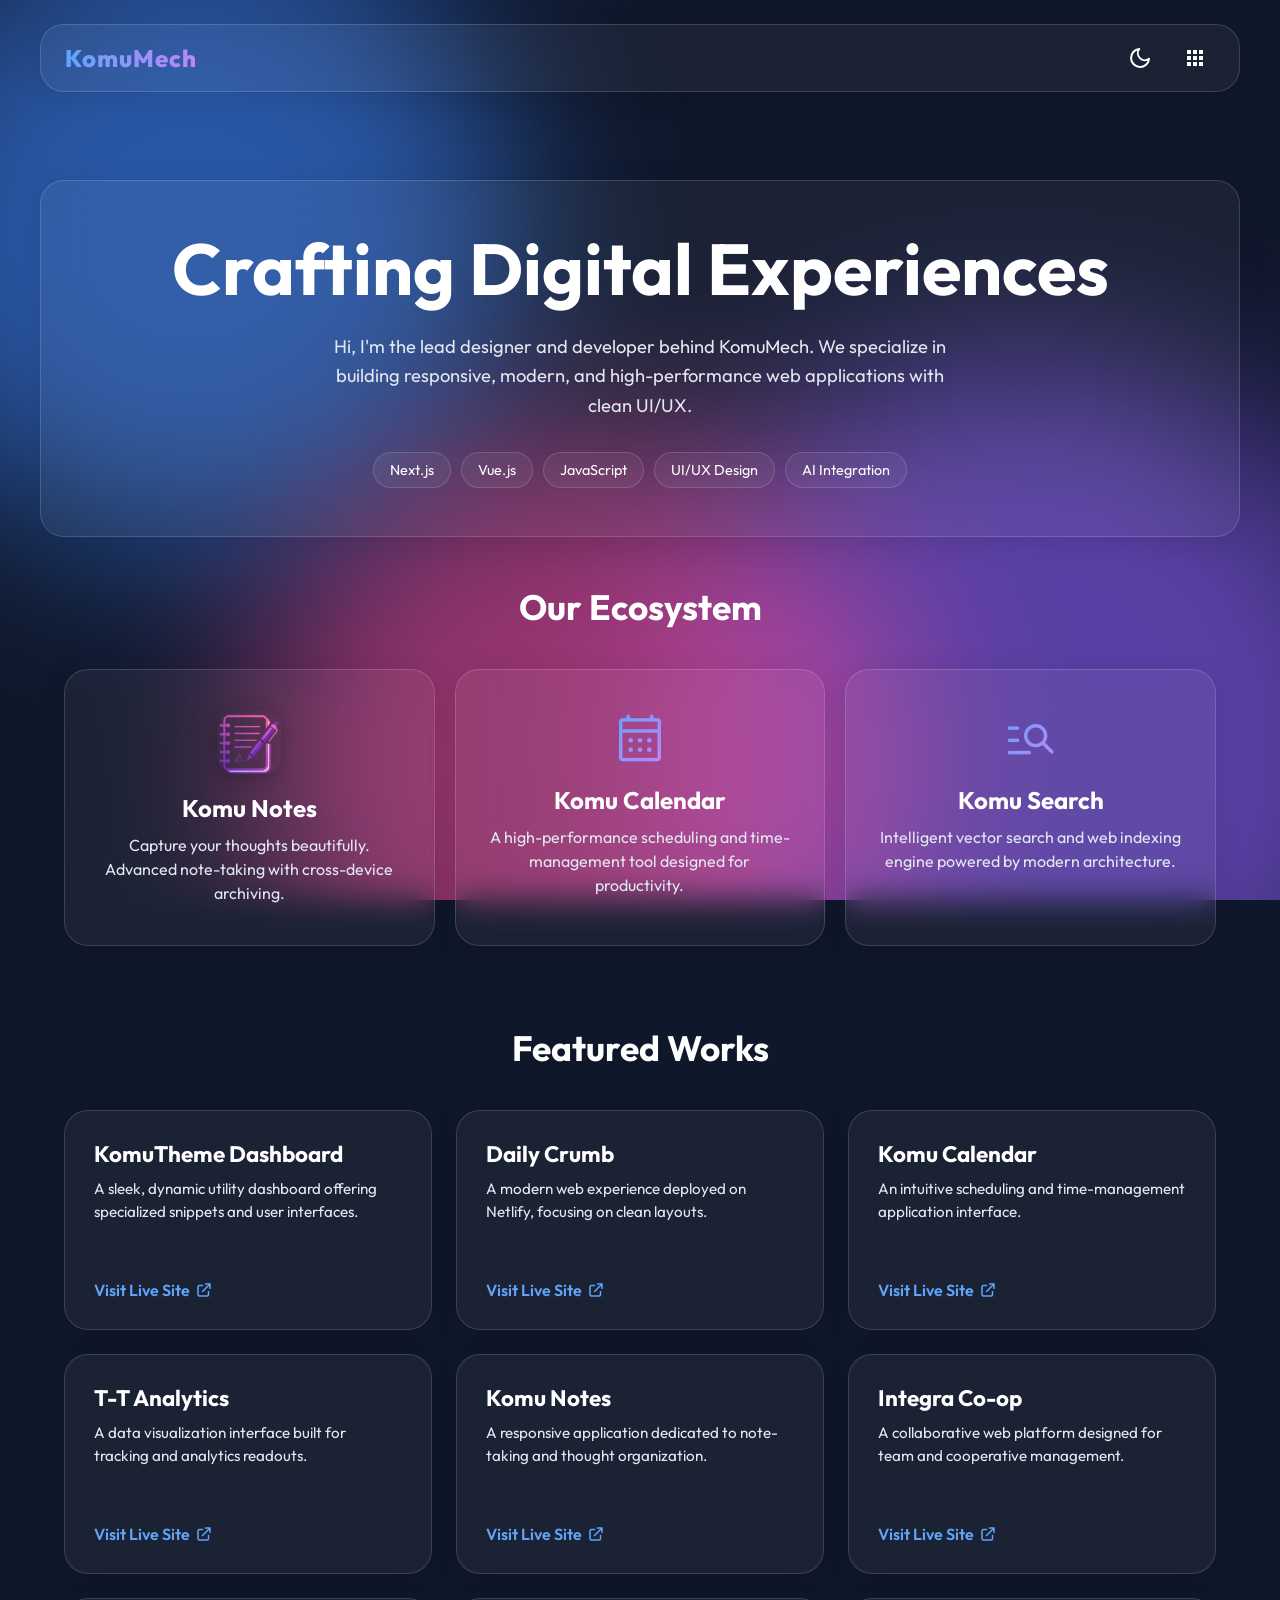
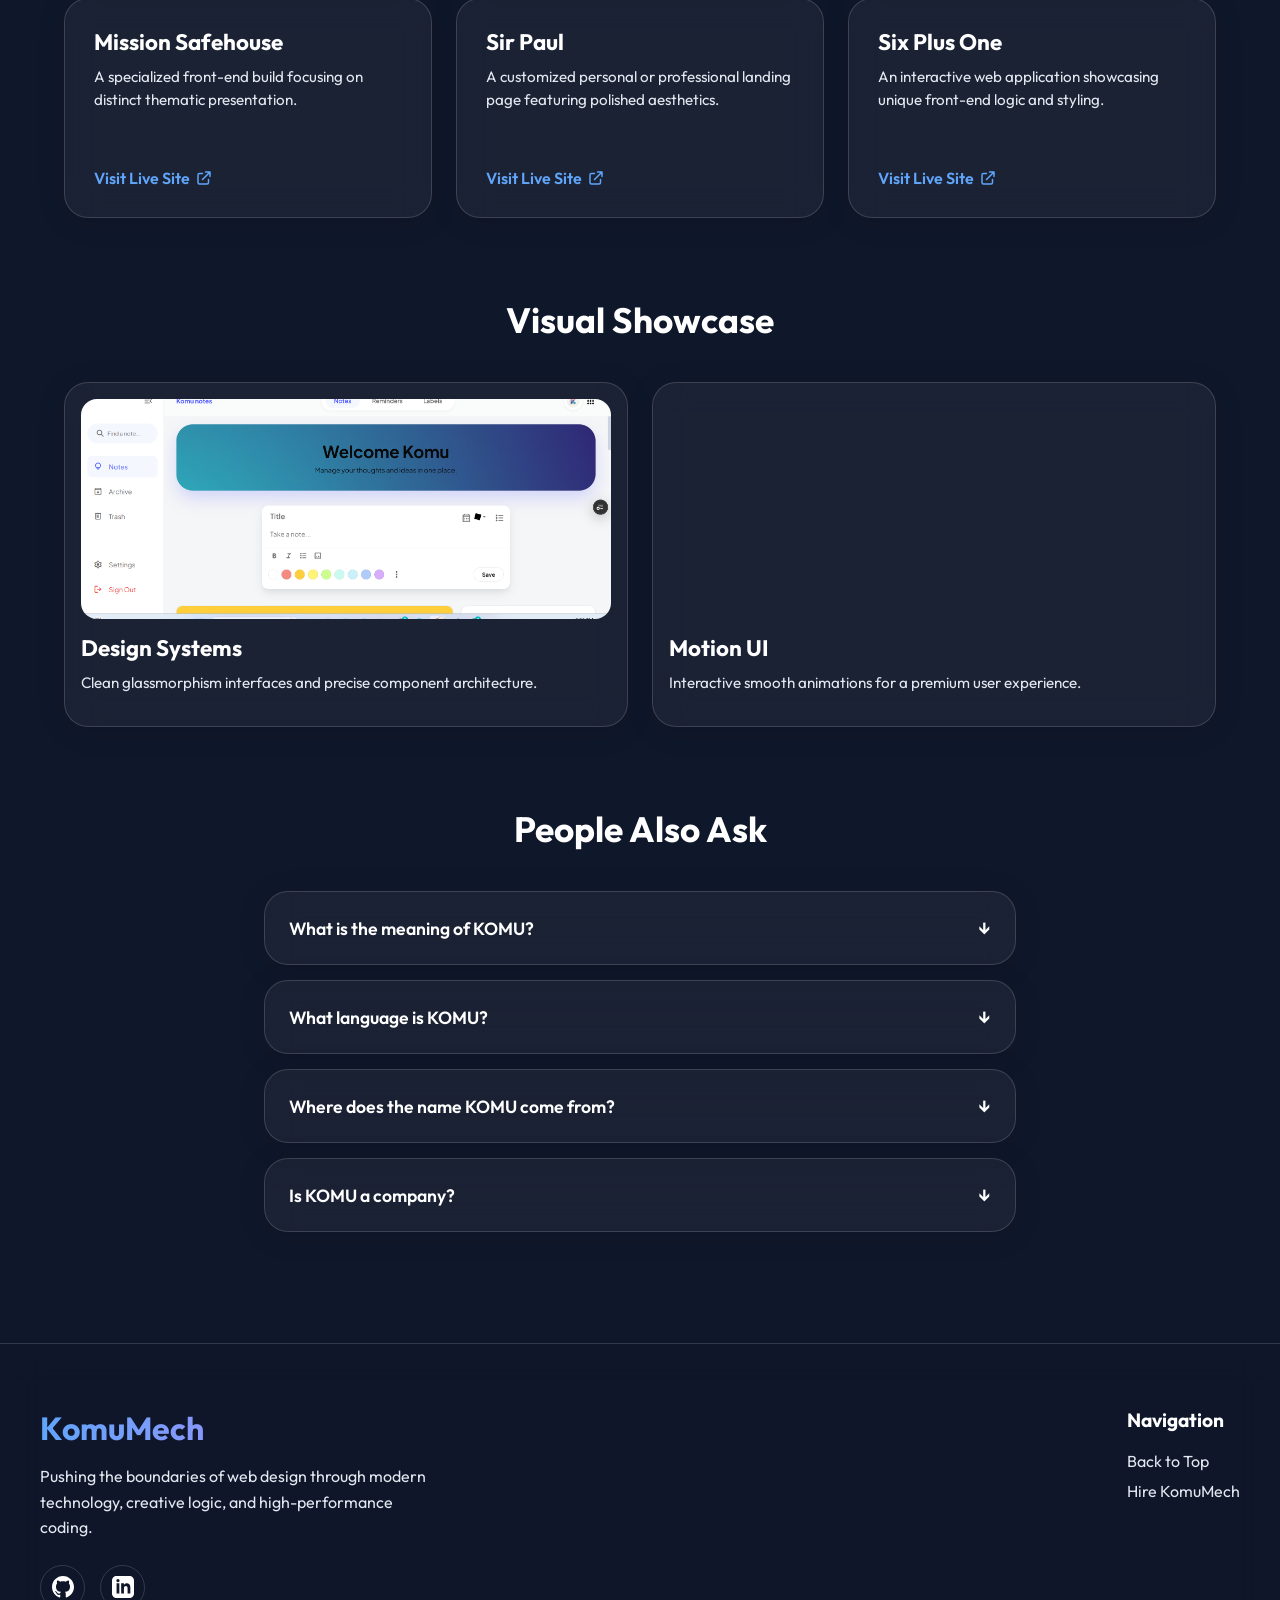
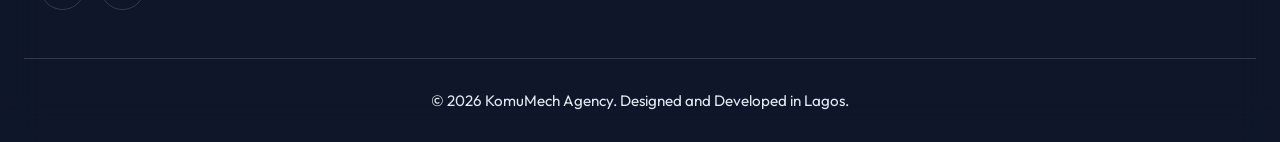
==== index.html @ ee4dd082 "Add font-display property to Material Icons Added font-display property to Material Icons font-face." ====
<!DOCTYPE html>
<html lang="en" data-theme="dark">
<head>
    <meta charset="UTF-8">
    <meta name="viewport" content="width=device-width, initial-scale=1.0">
    <title>KomuMech | Web Design & Development</title>
    
    <meta name="google-site-verification" content="vkT3drCdxxr5TG8QmPib3kSn4QvIAPb56NdNzSXS664" />
    <meta name="title" content="KomuMech - Crafting Digital Experiences">
    <meta name="description" content="Pushing the boundaries of web design through modern technology, creative logic, and high-performance coding.">

    <meta property="og:type" content="website">
    <meta property="og:url" content="https://komumech.vercel.app/">
    <meta property="og:title" content="KomuMech - Premium Web Ecosystems">
    <meta property="og:description" content="Pushing the boundaries of web design through modern technology, creative logic, and high-performance coding.">
    <meta property="og:image" content="https://komuhost.vercel.app/logo1.png">

    <meta property="twitter:card" content="summary_large_image">
    <meta property="twitter:url" content="https://komumech.vercel.app/">
    <meta property="twitter:title" content="KomuMech - Premium Web Ecosystems">
    <meta property="twitter:description" content="Pushing the boundaries of web design through modern technology, creative logic, and high-performance coding.">
    <meta property="twitter:image" content="https://komuhost.vercel.app/logo1.png">
    
    <link rel="icon" href="https://komuhost.vercel.app/logo1.png?v=2" type="image/png">

    <!-- FAQ Schema for Google Search -->
    <script type="application/ld+json">
    {
      "@context": "https://schema.org",
      "@type": "FAQPage",
      "mainEntity": [
        {
          "@type": "Question",
          "name": "What is the meaning of KOMU?",
          "acceptedAnswer": {
            "@type": "Answer",
            "text": "KOMU represents our goal to unify digital information into one seamless, modern workspace. It stands for highly organized, scalable tech development."
          }
        },
        {
          "@type": "Question",
          "name": "What language is KOMU?",
          "acceptedAnswer": {
            "@type": "Answer",
            "text": "KOMU is a creative fusion. While it sounds globally modern, it is rooted in the universal language of clean technology and efficient code."
          }
        },
        {
          "@type": "Question",
          "name": "Where does the name KOMU come from?",
          "acceptedAnswer": {
            "@type": "Answer",
            "text": "The name was derived from \"KomuMech,\" our original technology suite. It's meant to be short, memorable, and energetic, reflecting our fast-paced development style."
          }
        },
        {
          "@type": "Question",
          "name": "Is KOMU a company?",
          "acceptedAnswer": {
            "@type": "Answer",
            "text": "Yes, KOMU is the consumer-facing app division of KomuMech Agency, a technology organization dedicated to building premium digital tools."
          }
        }
      ]
    }
    </script>

    <style>@import url('https://fonts.googleapis.com/css2?family=Outfit:wght@300;400;600;800&display=swap');</style>
    <link href="https://fonts.googleapis.com/css2?family=Material+Symbols+Rounded:opsz,wght,FILL,GRAD@24..48,100..700,0..1,-50..200" rel="stylesheet" />

    <style>
        @font-face {
  font-family: 'Material Icons';
  font-style: normal;
  font-weight: 400;
  src: url(https://gstatic.com) format('woff2');
  font-display: block; /* <--- Add this line */
        }
        
        /* --- THEME VARIABLES --- */
        :root {
            /* Dark Mode (Default) */
            --bg-color: #0f172a;
            --glass-bg: rgba(255, 255, 255, 0.05);
            --glass-border: rgba(255, 255, 255, 0.15);
            --glass-highlight: rgba(255, 255, 255, 0.25);
            --text-primary: #ffffff;
            --text-secondary: #e2e8f0;
            --accent: #60a5fa;
            --accent-secondary: #c084fc;
            --blob-opacity: 0.6;
        }

        [data-theme="light"] {
            /* Light Mode */
            --bg-color: #f1f5f9;
            --glass-bg: rgba(255, 255, 255, 0.4);
            --glass-border: rgba(0, 0, 0, 0.1);
            --glass-highlight: rgba(0, 0, 0, 0.2);
            --text-primary: #0f172a;
            --text-secondary: #475569;
            --blob-opacity: 0.3;
        }

        * { 
            margin: 0; 
            padding: 0; 
            box-sizing: border-box; 
            font-family: 'Outfit', sans-serif; 
            transition: background-color 0.3s ease, color 0.3s ease, border-color 0.3s ease; 
        }

        body {
            background-color: var(--bg-color);
            color: var(--text-primary);
            overflow-x: hidden;
            min-height: 100vh;
            display: flex;
            flex-direction: column;
        }

        /* --- ANIMATED BACKGROUND BLOBS --- */
        .background-blobs { 
            position: fixed; top: 0; left: 0; width: 100vw; height: 100vh; 
            z-index: -2; overflow: hidden; background: var(--bg-color); 
        }
        .blob { 
            position: absolute; filter: blur(90px); opacity: var(--blob-opacity); border-radius: 50%; 
        }
        .blob-1 { top: -10%; left: -10%; width: 50vw; height: 50vw; background: #3b82f6; animation: roam-1 15s infinite ease-in-out; }
        .blob-2 { top: 40%; right: -10%; width: 60vw; height: 60vw; background: #8b5cf6; animation: roam-2 18s infinite ease-in-out; }
        .blob-3 { bottom: -20%; left: 20%; width: 50vw; height: 50vw; background: #ec4899; animation: roam-3 20s infinite ease-in-out; }

        @keyframes roam-1 { 0%, 100% { transform: translate(0, 0); } 33% { transform: translate(30vw, 20vh); } 66% { transform: translate(10vw, 50vh); } }
        @keyframes roam-2 { 0%, 100% { transform: translate(0, 0); } 33% { transform: translate(-40vw, -20vh); } 66% { transform: translate(-20vw, 30vh); } }
        @keyframes roam-3 { 0%, 100% { transform: translate(0, 0); } 33% { transform: translate(40vw, -40vh); } 66% { transform: translate(-10vw, -20vh); } }

        /* --- GLASSMORPHISM UTILITY --- */
        .glass {
            background: var(--glass-bg);
            backdrop-filter: blur(16px);
            -webkit-backdrop-filter: blur(16px);
            border: 1px solid var(--glass-border);
            border-radius: 24px;
            box-shadow: 0 4px 30px rgba(0, 0, 0, 0.1);
        }

        /* --- NAVIGATION BAR --- */
        nav {
            display: flex; justify-content: space-between; align-items: center;
            padding: 0.8rem 1.5rem; margin: 1.5rem auto;
            max-width: 1200px; width: 95%; position: sticky; top: 1rem; z-index: 1000;
        }
        .logo { 
            font-size: 1.5rem; font-weight: 800; letter-spacing: 1px;
            background: linear-gradient(to right, var(--accent), var(--accent-secondary)); 
            -webkit-background-clip: text; -webkit-text-fill-color: transparent; 
        }
        .nav-actions { display: flex; align-items: center; gap: 15px; }

        /* Navbar Buttons */
        .icon-btn { 
            background: none; border: none; cursor: pointer; color: var(--text-primary); 
            display: flex; align-items: center; justify-content: center; padding: 8px; border-radius: 12px; transition: 0.2s;
        }
        .icon-btn:hover { background: var(--glass-highlight); }
        .icon-btn svg { width: 24px; height: 24px; fill: currentColor; }

        /* App Launcher Menu */
        .launcher-wrapper { position: relative; }
        .app-menu {
            position: absolute; top: 50px; right: 0; width: 240px;
            display: none; padding: 15px; grid-template-columns: 1fr 1fr; gap: 10px;
            z-index: 1001;
            backdrop-filter: blur(24px); /* Increased blur for a more premium look */
            -webkit-backdrop-filter: blur(24px);
            transform-origin: top right;
        }
        .app-menu.active { 
            display: grid; 
            animation: googlePop 0.25s cubic-bezier(0.4, 0, 0.2, 1) forwards;
        }
        .app-item {
            display: flex; flex-direction: column; align-items: center; text-align: center;
            text-decoration: none; color: var(--text-primary); font-size: 0.85rem; padding: 10px; border-radius: 12px; transition: 0.3s;
        }
        .app-item:hover { background: var(--glass-highlight); }
        .app-item .app-icon { 
            width: 40px; height: 40px; border-radius: 10px; margin-bottom: 8px;
            display: flex; align-items: center; justify-content: center; font-weight: 800; color: white; font-size: 1.2rem;
        }
        @keyframes googlePop { 
            from { opacity: 0; transform: scale(0.92) translateY(-15px); } 
            to { opacity: 1; transform: scale(1) translateY(0); } 
        }

        /* --- HERO SECTION --- */
        header { max-width: 1200px; margin: 4rem auto 3rem; padding: 3rem 1.5rem; text-align: center; width: 95%; }
        header h1 { font-size: clamp(2.5rem, 8vw, 4.5rem); line-height: 1.1; margin-bottom: 1.5rem; }
        header p { font-size: 1.15rem; color: var(--text-secondary); max-width: 650px; margin: 0 auto 2rem; line-height: 1.6; }
        .tech-stack { display: flex; justify-content: center; gap: 10px; flex-wrap: wrap; }
        .tech-badge { background: var(--glass-bg); padding: 8px 16px; border-radius: 50px; font-size: 0.9rem; border: 1px solid var(--glass-border); }

        /* --- REUSABLE SECTIONS & GRIDS --- */
        .portfolio-section { max-width: 1200px; margin: 0 auto 5rem; padding: 0 1.5rem; width: 100%; }
        .section-title { font-size: 2.2rem; margin-bottom: 2.5rem; text-align: center; }
        
        .grid { display: grid; grid-template-columns: repeat(auto-fit, minmax(300px, 1fr)); gap: 24px; }
        .card { 
            padding: 1.8rem; text-decoration: none; color: inherit; transition: transform 0.4s cubic-bezier(0.175, 0.885, 0.32, 1.275), border-color 0.3s; 
            height: 100%; display: flex; flex-direction: column; min-height: 220px;
        }
        .card:hover { transform: translateY(-8px) scale(1.02); border-color: var(--accent); background: var(--glass-highlight); }
        .card h3 { margin-bottom: 10px; font-size: 1.4rem; }
        .card p { font-size: 0.95rem; color: var(--text-secondary); flex-grow: 1; margin-bottom: 15px; line-height: 1.5; }
        
        .visit-btn { color: var(--accent); font-weight: 600; display: inline-flex; align-items: center; gap: 5px; margin-top: auto; }
        .visit-btn svg { width: 18px; height: 18px; transition: transform 0.3s; }
        .card:hover .visit-btn svg { transform: translateX(5px) translateY(-5px); }

        /* --- OUR ECOSYSTEM (APP CARDS) --- */
        .apps-container { display: grid; grid-template-columns: repeat(auto-fit, minmax(280px, 1fr)); gap: 20px; }
        .app-card { padding: 2.5rem 2rem; text-align: center; text-decoration: none; color: var(--text-primary); transition: 0.3s; border-radius: 24px; display: flex; flex-direction: column; align-items: center; }
        .app-card:hover { transform: scale(1.03); background: var(--glass-highlight); border-color: var(--accent-secondary); }
        
        /* Material Icon Styling */
        .material-symbols-rounded.app-card-icon { font-size: 3.5rem; margin-bottom: 1.2rem; display: block; background: linear-gradient(135deg, var(--accent), var(--accent-secondary)); -webkit-background-clip: text; -webkit-text-fill-color: transparent; }
        
        /* Custom Image App Icon Styling */
        .app-custom-image-icon { width: 64px; height: 64px; object-fit: cover; border-radius: 16px; margin-bottom: 1.2rem; box-shadow: 0 4px 15px rgba(0,0,0,0.2); }

        .app-card h3 { margin-bottom: 10px; font-size: 1.5rem; }
        .app-card p { color: var(--text-secondary); line-height: 1.5; }

        /* --- MEDIA SHOWCASE --- */
        .media-card { padding: 1rem !important; min-height: auto; }
        .media-container { width: 100%; height: 220px; border-radius: 16px; overflow: hidden; margin-bottom: 15px; position: relative; }
        .media-container img, .media-container video { width: 100%; height: 100%; object-fit: cover; transition: transform 0.5s ease; }
        .media-card:hover .media-container img { transform: scale(1.1); }

        /* --- FAQ ACCORDION --- */
        .faq-section { max-width: 800px; margin: 0 auto 6rem; padding: 0 1.5rem; width: 100%; }
        .faq-item { margin-bottom: 15px; cursor: pointer; overflow: hidden; transition: 0.3s; }
        .faq-item:hover { border-color: var(--accent); }
        .faq-question { padding: 1.5rem; display: flex; justify-content: space-between; align-items: center; font-weight: 600; font-size: 1.1rem; }
        .faq-answer { max-height: 0; padding: 0 1.5rem; color: var(--text-secondary); line-height: 1.6; transition: max-height 0.4s ease, padding 0.4s ease; opacity: 0; }
        .faq-item.active .faq-answer { max-height: 300px; padding-bottom: 1.5rem; opacity: 1; }
        .faq-icon { transition: transform 0.4s ease; font-size: 1.2rem; }
        .faq-item.active .faq-icon { transform: rotate(180deg); color: var(--accent); }

        /* --- FOOTER --- */
        footer { background: rgba(15, 23, 42, 0.6); backdrop-filter: blur(20px); -webkit-backdrop-filter: blur(20px); padding: 4rem 1.5rem 2rem; border-top: 1px solid var(--glass-border); margin-top: auto; }
        [data-theme="light"] footer { background: rgba(255, 255, 255, 0.6); }
        .footer-content { max-width: 1200px; margin: 0 auto; display: flex; flex-wrap: wrap; justify-content: space-between; gap: 40px; }
        .footer-brand { max-width: 400px; }
        .footer-brand h2 { font-size: 2rem; margin-bottom: 1rem; background: linear-gradient(to right, var(--accent), var(--accent-secondary)); -webkit-background-clip: text; -webkit-text-fill-color: transparent; }
        .footer-brand p { color: var(--text-secondary); line-height: 1.6; }
        
        .social-btns { display: flex; gap: 15px; margin-top: 1.5rem; }
        .social-btns a { 
            width: 45px; height: 45px; border-radius: 50%; display: flex; align-items: center; justify-content: center;
            border: 1px solid var(--glass-border); color: var(--text-primary); transition: 0.3s; text-decoration: none;
        }
        .social-btns a:hover { transform: translateY(-5px); background: var(--glass-highlight); border-color: var(--accent); }
        .social-btns svg { width: 22px; height: 22px; fill: currentColor; }

        .footer-links h4 { margin-bottom: 1.2rem; font-size: 1.2rem; }
        .footer-links ul { list-style: none; }
        .footer-links ul li { margin-bottom: 10px; }
        .footer-links a { text-decoration: none; color: var(--text-secondary); transition: 0.3s; }
        .footer-links a:hover { color: var(--accent); padding-left: 5px; }

        .footer-bottom { text-align: center; padding-top: 2rem; margin-top: 3rem; border-top: 1px solid var(--glass-border); color: var(--text-secondary); font-size: 0.95rem; }

        @media (max-width: 768px) {
            nav { width: 90%; padding: 0.8rem 1rem; }
            header h1 { font-size: 2.5rem; }
            .grid, .apps-container { grid-template-columns: 1fr; }
            .footer-content { flex-direction: column; text-align: center; align-items: center; }
            .footer-links { text-align: center; }
            .social-btns { justify-content: center; }
            .faq-question { font-size: 1rem; }
        }
    </style>
</head>
<body>

    <div class="background-blobs">
        <div class="blob blob-1"></div>
        <div class="blob blob-2"></div>
        <div class="blob blob-3"></div>
    </div>

    <nav class="glass">
        <div class="logo">KomuMech</div>
        <div class="nav-actions">
            <button class="icon-btn" id="theme-toggle" title="Toggle Theme">
                <svg id="theme-icon" viewBox="0 0 24 24">
                    <path d="M21 12.79A9 9 0 1111.21 3 7 7 0 0021 12.79z" fill="none" stroke="currentColor" stroke-width="2" stroke-linecap="round" stroke-linejoin="round"/>
                </svg>
            </button>
            
            <div class="launcher-wrapper">
                <button class="icon-btn" id="launcher-btn" title="Komu Apps">
                    <svg viewBox="0 0 24 24"><path d="M4 8h4V4H4v4zm6 12h4v-4h-4v4zm-6 0h4v-4H4v4zm0-6h4v-4H4v4zm6 0h4v-4h-4v4zm6-10v4h4V4h-4zm-6 4h4V4h-4v4zm6 6h4v-4h-4v4zm0 6h4v-4h-4v4z"/></svg>
                </button>
                <div class="app-menu glass" id="app-menu">
                    <a href="https://komunotes.vercel.app/" target="_blank" class="app-item">
                        <div class="app-icon" style="background: #10b981;">N</div><span>Notes</span>
                    </a>
                    <a href="https://komuthemedashboard.vercel.app/" target="_blank" class="app-item">
                        <div class="app-icon" style="background: #3b82f6;">T</div><span>Theme</span>
                    </a>
                    <a href="https://komucalendar.vercel.app/" target="_blank" class="app-item">
                        <div class="app-icon" style="background: #f59e0b;">C</div><span>Calendar</span>
                    </a>
                    <a href="https://komu-search.streamlit.app/" target="_blank" class="app-item">
                        <div class="app-icon" style="background: #ef4444;">S</div><span>Search</span>
                    </a>
                </div>
            </div>
        </div>
    </nav>

    <header class="glass">
        <h1>Crafting Digital Experiences</h1>
        <p>Hi, I'm the lead designer and developer behind KomuMech. We specialize in building responsive, modern, and high-performance web applications with clean UI/UX.</p>
        <div class="tech-stack">
            <span class="tech-badge">Next.js</span>
            <span class="tech-badge">Vue.js</span>
            <span class="tech-badge">JavaScript</span>
            <span class="tech-badge">UI/UX Design</span>
            <span class="tech-badge">AI Integration</span>
        </div>
    </header>

    <section class="portfolio-section">
        <h2 class="section-title">Our Ecosystem</h2>
        <div class="apps-container">
            <a href="https://komunotes.vercel.app/" class="app-card glass" target="_blank">
                <img src="note.jpg" alt="Komu Notes Icon" class="app-custom-image-icon">
                <h3>Komu Notes</h3>
                <p>Capture your thoughts beautifully. Advanced note-taking with cross-device archiving.</p>
            </a>
            <a href="https://komucalendar.vercel.app/" class="app-card glass" target="_blank">
                <span class="material-symbols-rounded app-card-icon">calendar_month</span>
                <h3>Komu Calendar</h3>
                <p>A high-performance scheduling and time-management tool designed for productivity.</p>
            </a>
            <a href="https://komu-search.streamlit.app/" class="app-card glass" target="_blank">
                <span class="material-symbols-rounded app-card-icon">manage_search</span>
                <h3>Komu Search</h3>
                <p>Intelligent vector search and web indexing engine powered by modern architecture.</p>
            </a>
        </div>
    </section>

    <main class="portfolio-section">
        <h2 class="section-title">Featured Works</h2>
        <div class="grid" id="portfolio-grid">
            </div>
    </main>

    <section class="portfolio-section">
        <h2 class="section-title">Visual Showcase</h2>
        <div class="grid">
            <div class="card glass media-card">
                <div class="media-container">
                    <img src="img2.png" alt="UI Design">
                </div>
                <h3>Design Systems</h3>
                <p>Clean glassmorphism interfaces and precise component architecture.</p>
            </div>
            <div class="card glass media-card">
                <div class="media-container">
                    <video autoplay muted loop playsinline>
                        <source src="vid1.mp4" type="video/mp4">
                    </video>
                </div>
                <h3>Motion UI</h3>
                <p>Interactive smooth animations for a premium user experience.</p>
            </div>
        </div>
    </section>

    <section class="faq-section">
        <h2 class="section-title">People Also Ask</h2>
        <div class="faq-item glass">
            <div class="faq-question">What is the meaning of KOMU? <span class="faq-icon">↓</span></div>
            <div class="faq-answer">KOMU represents our goal to unify digital information into one seamless, modern workspace. It stands for highly organized, scalable tech development.</div>
        </div>
        <div class="faq-item glass">
            <div class="faq-question">What language is KOMU? <span class="faq-icon">↓</span></div>
            <div class="faq-answer">KOMU is a creative fusion. While it sounds globally modern, it is rooted in the universal language of clean technology and efficient code.</div>
        </div>
        <div class="faq-item glass">
            <div class="faq-question">Where does the name KOMU come from? <span class="faq-icon">↓</span></div>
            <div class="faq-answer">The name was derived from "KomuMech," our original technology suite. It's meant to be short, memorable, and energetic, reflecting our fast-paced development style.</div>
        </div>
        <div class="faq-item glass">
            <div class="faq-question">Is KOMU a company? <span class="faq-icon">↓</span></div>
            <div class="faq-answer">Yes, KOMU is the consumer-facing app division of KomuMech Agency, a technology organization dedicated to building premium digital tools.</div>
        </div>
    </section>

    <footer>
        <div class="footer-content">
            <div class="footer-brand">
                <h2>KomuMech</h2>
                <p>Pushing the boundaries of web design through modern technology, creative logic, and high-performance coding.</p>
                <div class="social-btns">
                    <a href="https://github.com/komumech" target="_blank" title="GitHub">
                        <svg viewBox="0 0 24 24"><path d="M12 0c-6.626 0-12 5.373-12 12 0 5.302 3.438 9.8 8.207 11.387.599.111.793-.261.793-.577v-2.234c-3.338.726-4.033-1.416-4.033-1.416-.546-1.387-1.333-1.756-1.333-1.756-1.089-.745.083-.729.083-.729 1.205.084 1.839 1.237 1.839 1.237 1.07 1.834 2.807 1.304 3.492.997.107-.775.418-1.305.762-1.604-2.665-.305-5.467-1.334-5.467-5.931 0-1.311.469-2.381 1.236-3.221-.124-.303-.535-1.524.117-3.176 0 0 1.008-.322 3.301 1.23.957-.266 1.983-.399 3.003-.404 1.02.005 2.047.138 3.006.404 2.291-1.552 3.297-1.23 3.297-1.23.653 1.653.242 2.874.118 3.176.77.84 1.235 1.911 1.235 3.221 0 4.609-2.807 5.624-5.479 5.921.43.372.823 1.102.823 2.222v3.293c0 .319.192.694.801.576 4.765-1.589 8.199-6.086 8.199-11.386 0-6.627-5.373-12-12-12z"/></svg>
                    </a>
                    <a href="https://linkedin.com/in/komumech" target="_blank" title="LinkedIn">
                        <svg viewBox="0 0 24 24"><path d="M19 0h-14c-2.761 0-5 2.239-5 5v14c0 2.761 2.239 5 5 5h14c2.762 0 5-2.239 5-5v-14c0-2.761-2.238-5-5-5zm-11 19h-3v-11h3v11zm-1.5-12.268c-.966 0-1.75-.79-1.75-1.764s.784-1.764 1.75-1.764 1.75.79 1.75 1.764-.783 1.764-1.75 1.764zm13.5 12.268h-3v-5.604c0-3.368-4-3.113-4 0v5.604h-3v-11h3v1.765c1.396-2.586 7-2.777 7 2.476v6.759z"/></svg>
                    </a>
                </div>
            </div>
            <div class="footer-links">
                <h4>Navigation</h4>
                <ul>
                    <li><a href="#" onclick="window.scrollTo(0,0); return false;">Back to Top</a></li>
                    <li><a href="mailto:contact@komumech@gmail.com">Hire KomuMech</a></li>
                </ul>
            </div>
        </div>
        <div class="footer-bottom">
            <p>&copy; 2026 KomuMech Agency. Designed and Developed in Lagos.</p>
        </div>
    </footer>

    <script>
        // 1. DYNAMIC PORTFOLIO GRID INJECTION
        const projects = [
            { title: "KomuTheme Dashboard", desc: "A sleek, dynamic utility dashboard offering specialized snippets and user interfaces.", url: "https://komuthemedashboard.vercel.app/" },
            { title: "Daily Crumb", desc: "A modern web experience deployed on Netlify, focusing on clean layouts.", url: "https://dailycrumb.netlify.app/" },
            { title: "Komu Calendar", desc: "An intuitive scheduling and time-management application interface.", url: "https://komucalendar.vercel.app/" },
            { title: "T-T Analytics", desc: "A data visualization interface built for tracking and analytics readouts.", url: "https://t-tanalytics.vercel.app/" },
            { title: "Komu Notes", desc: "A responsive application dedicated to note-taking and thought organization.", url: "https://komunotes.vercel.app/" },
            { title: "Integra Co-op", desc: "A collaborative web platform designed for team and cooperative management.", url: "https://integraco-op.vercel.app/" },
            { title: "Mission Safehouse", desc: "A specialized front-end build focusing on distinct thematic presentation.", url: "https://missionsafehouse.vercel.app/" },
            { title: "Sir Paul", desc: "A customized personal or professional landing page featuring polished aesthetics.", url: "https://sirpaul.vercel.app/" },
            { title: "Six Plus One", desc: "An interactive web application showcasing unique front-end logic and styling.", url: "https://six-plus-one.vercel.app/" }
        ];

        const grid = document.getElementById('portfolio-grid');
        projects.forEach(project => {
            const card = document.createElement('a');
            card.href = project.url;
            card.target = "_blank";
            card.rel = "noopener noreferrer";
            card.className = "card glass";
            
            card.innerHTML = `
                <div>
                    <h3>${project.title}</h3>
                    <p>${project.desc}</p>
                </div>
                <div class="visit-btn">
                    Visit Live Site 
                    <svg fill="none" stroke="currentColor" viewBox="0 0 24 24" xmlns="http://www.w3.org/2000/svg">
                        <path stroke-linecap="round" stroke-linejoin="round" stroke-width="2" d="M10 6H6a2 2 0 00-2 2v10a2 2 0 002 2h10a2 2 0 002-2v-4M14 4h6m0 0v6m0-6L10 14"></path>
                    </svg>
                </div>
            `;
            grid.appendChild(card);
        });

        // 2. THEME TOGGLE LOGIC (LIGHT/DARK MODE)
        const themeBtn = document.getElementById('theme-toggle');
        const themeIcon = document.getElementById('theme-icon');
        const root = document.documentElement;

        themeBtn.addEventListener('click', () => {
            const isDark = root.getAttribute('data-theme') === 'dark';
            root.setAttribute('data-theme', isDark ? 'light' : 'dark');
            
            // Swap SVG Path between Moon and Sun
            themeIcon.innerHTML = isDark 
                ? '<path d="M12 3v1m0 16v1m9-9h-1M4 12H3m15.364-6.364l-.707.707M6.343 17.657l-.707.707m12.728 0l-.707-.707M6.343 6.343l-.707-.707M12 5a7 7 0 100 14 7 7 0 000-14z" fill="none" stroke="currentColor" stroke-width="2" stroke-linecap="round" stroke-linejoin="round"/>' // Sun
                : '<path d="M21 12.79A9 9 0 1111.21 3 7 7 0 0021 12.79z" fill="none" stroke="currentColor" stroke-width="2" stroke-linecap="round" stroke-linejoin="round"/>'; // Moon
        });

        // 3. APP LAUNCHER LOGIC (9-DOT MENU)
        const launcherBtn = document.getElementById('launcher-btn');
        const appMenu = document.getElementById('app-menu');

        launcherBtn.addEventListener('click', (e) => {
            e.stopPropagation(); // Prevents click from bubbling to document
            appMenu.classList.toggle('active');
        });

        // Close menu when clicking anywhere else on the page
        document.addEventListener('click', (e) => {
            if (!launcherBtn.contains(e.target) && !appMenu.contains(e.target)) {
                appMenu.classList.remove('active');
            }
        });

        // 4. FAQ ACCORDION LOGIC
        const faqItems = document.querySelectorAll('.faq-item');
        
        faqItems.forEach(item => {
            item.addEventListener('click', () => {
                const isActive = item.classList.contains('active');
                
                // Close all currently open items
                faqItems.forEach(i => i.classList.remove('active'));
                
                // If the clicked item wasn't active, open it
                if (!isActive) {
                    item.classList.add('active');
                }
            });
        });
    </script>
</body>
</html>
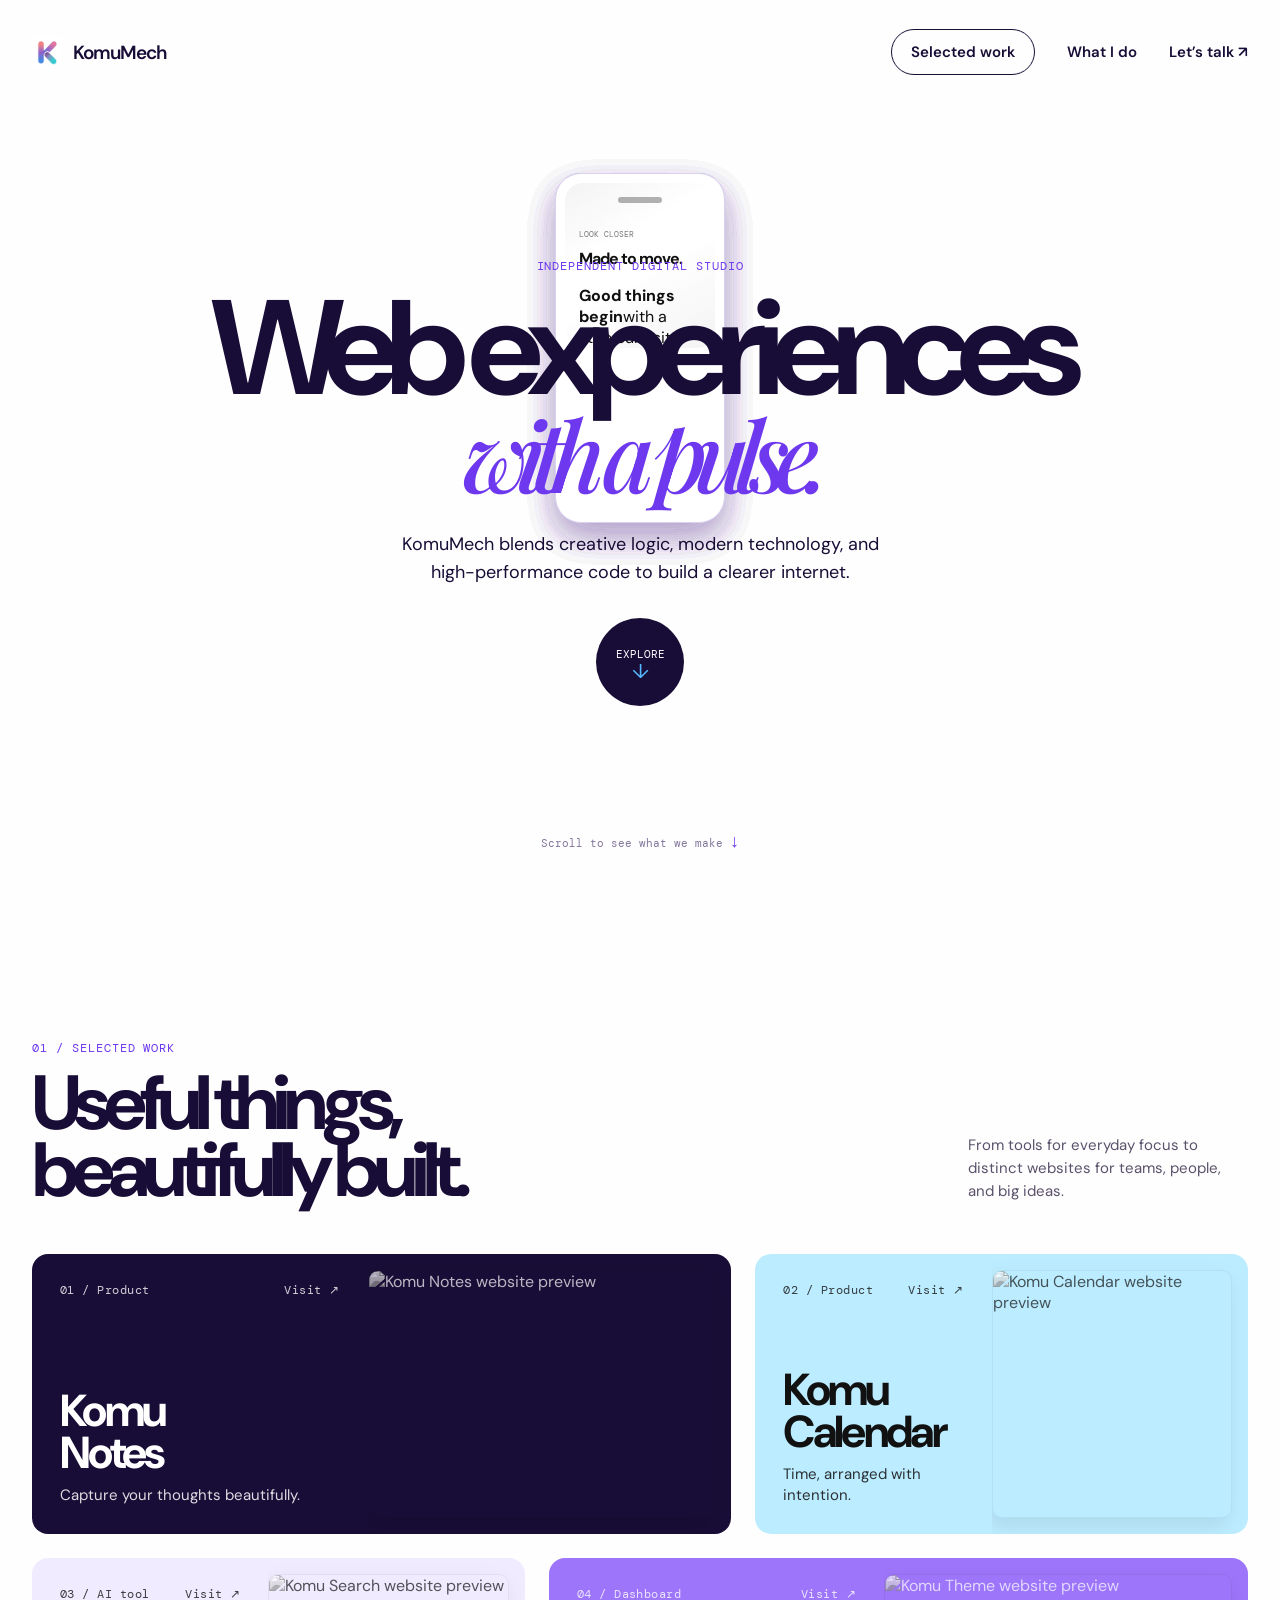
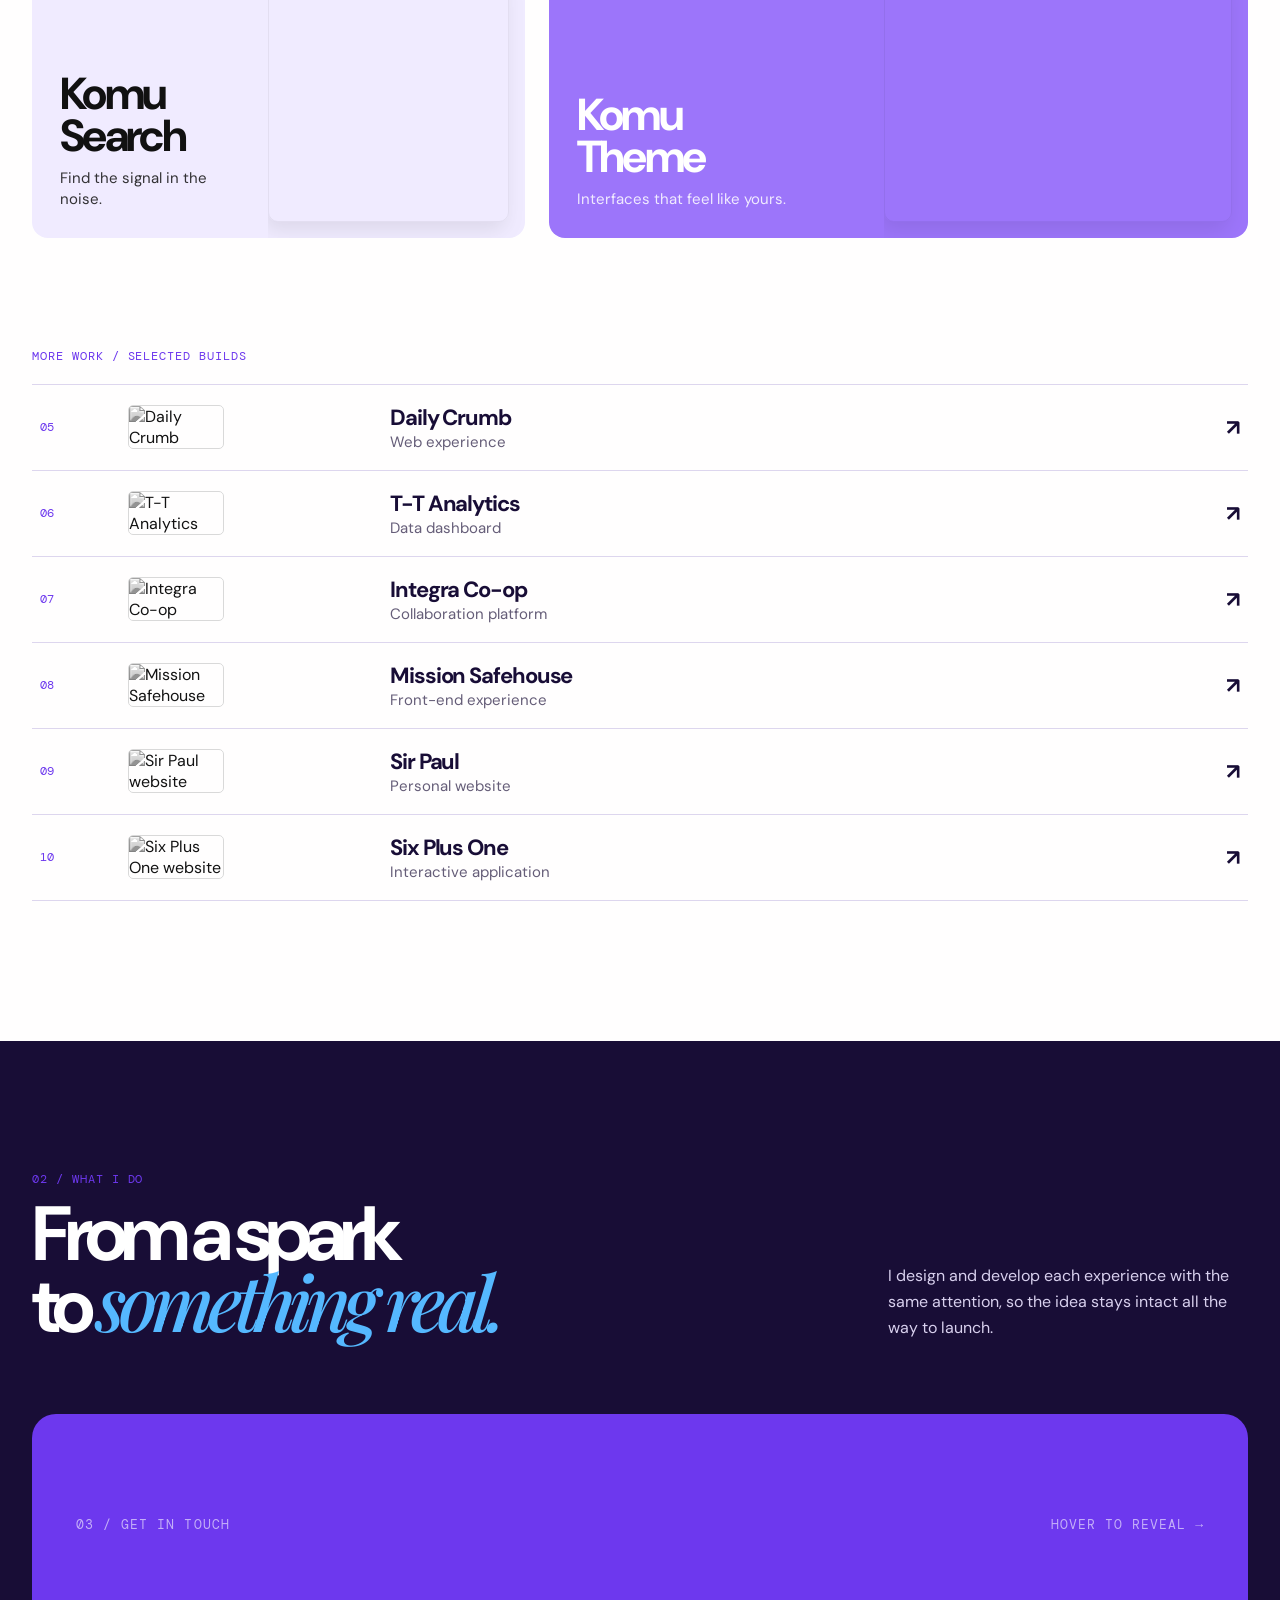
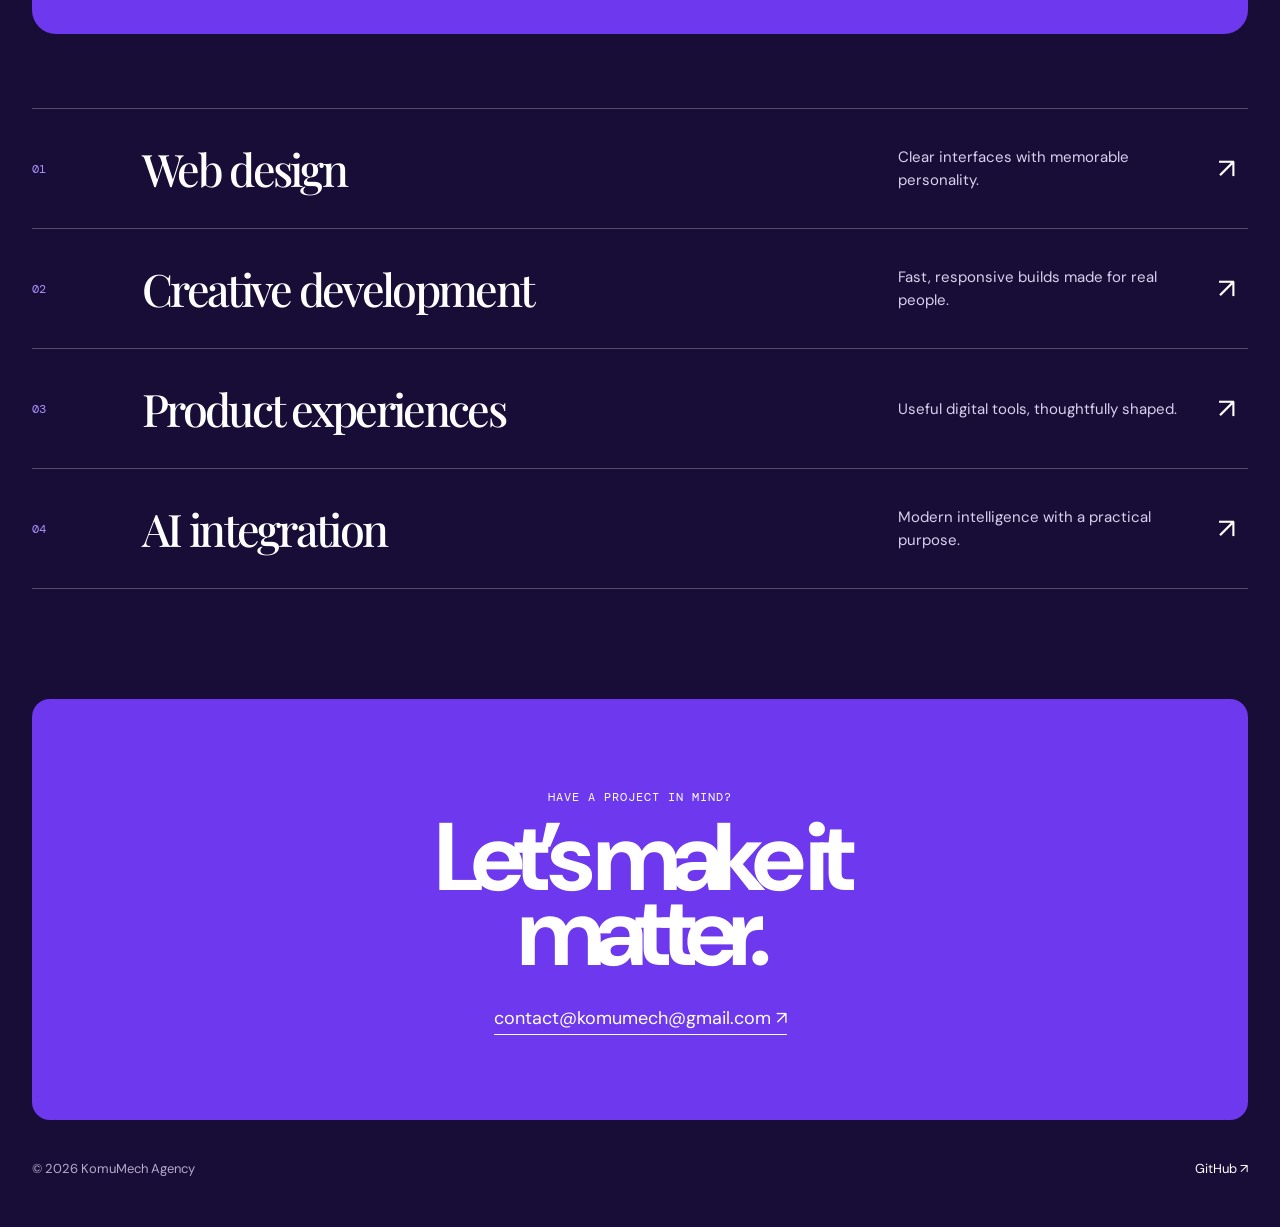
==== commit 6cfd07ef: "sddd" ====
--- a/index.html
+++ b/index.html
@@ -1,519 +1,170 @@
-<!DOCTYPE html>
-<html lang="en" data-theme="dark">
+<!doctype html>
+<html lang="en">
 <head>
-    <meta charset="UTF-8">
-    <meta name="viewport" content="width=device-width, initial-scale=1.0">
-    <title>KomuMech | Web Design & Development</title>
-    
-    <meta name="google-site-verification" content="vkT3drCdxxr5TG8QmPib3kSn4QvIAPb56NdNzSXS664" />
-    <meta name="title" content="KomuMech - Crafting Digital Experiences">
-    <meta name="description" content="Pushing the boundaries of web design through modern technology, creative logic, and high-performance coding.">
+  <meta charset="UTF-8">
+  <meta name="viewport" content="width=device-width, initial-scale=1.0">
+  <meta name="description" content="KomuMech crafts expressive, high-performance digital experiences.">
+  <title>KomuMech — Web design & development</title>
+    <link rel="stylesheet" href="style.css">
 
-    <meta property="og:type" content="website">
-    <meta property="og:url" content="https://komumech.vercel.app/">
-    <meta property="og:title" content="KomuMech - Premium Web Ecosystems">
-    <meta property="og:description" content="Pushing the boundaries of web design through modern technology, creative logic, and high-performance coding.">
-    <meta property="og:image" content="https://komuhost.vercel.app/logo1.png">
-
-    <meta property="twitter:card" content="summary_large_image">
-    <meta property="twitter:url" content="https://komumech.vercel.app/">
-    <meta property="twitter:title" content="KomuMech - Premium Web Ecosystems">
-    <meta property="twitter:description" content="Pushing the boundaries of web design through modern technology, creative logic, and high-performance coding.">
-    <meta property="twitter:image" content="https://komuhost.vercel.app/logo1.png">
-    
-    <link rel="icon" href="https://komuhost.vercel.app/logo1.png?v=2" type="image/png">
-
-    <!-- FAQ Schema for Google Search -->
-    <script type="application/ld+json">
-    {
-      "@context": "https://schema.org",
-      "@type": "FAQPage",
-      "mainEntity": [
-        {
-          "@type": "Question",
-          "name": "What is the meaning of KOMU?",
-          "acceptedAnswer": {
-            "@type": "Answer",
-            "text": "KOMU represents our goal to unify digital information into one seamless, modern workspace. It stands for highly organized, scalable tech development."
-          }
-        },
-        {
-          "@type": "Question",
-          "name": "What language is KOMU?",
-          "acceptedAnswer": {
-            "@type": "Answer",
-            "text": "KOMU is a creative fusion. While it sounds globally modern, it is rooted in the universal language of clean technology and efficient code."
-          }
-        },
-        {
-          "@type": "Question",
-          "name": "Where does the name KOMU come from?",
-          "acceptedAnswer": {
-            "@type": "Answer",
-            "text": "The name was derived from \"KomuMech,\" our original technology suite. It's meant to be short, memorable, and energetic, reflecting our fast-paced development style."
-          }
-        },
-        {
-          "@type": "Question",
-          "name": "Is KOMU a company?",
-          "acceptedAnswer": {
-            "@type": "Answer",
-            "text": "Yes, KOMU is the consumer-facing app division of KomuMech Agency, a technology organization dedicated to building premium digital tools."
-          }
-        }
-      ]
+  <link rel="preconnect" href="https://fonts.googleapis.com">
+  <link rel="preconnect" href="https://fonts.gstatic.com" crossorigin>
+  <link href="https://fonts.googleapis.com/css2?family=DM+Mono:wght@400;500&family=DM+Sans:opsz,wght@9..40,400;9..40,500;9..40,600;9..40,700&family=Playfair+Display:ital,wght@0,500;0,600;1,500&display=swap" rel="stylesheet">
+  <style>
+    .first{
+      width: 80%;
     }
-    </script>
-
-    <style>@import url('https://fonts.googleapis.com/css2?family=Outfit:wght@300;400;600;800&display=swap');</style>
-    <link href="https://fonts.googleapis.com/css2?family=Material+Symbols+Rounded:opsz,wght,FILL,GRAD@24..48,100..700,0..1,-50..200" rel="stylesheet" />
-
-    <style>
-        @font-face {
-  font-family: 'Material Icons';
-  font-style: normal;
-  font-weight: 400;
-  src: url(https://gstatic.com) format('woff2');
-  font-display: block; /* <--- Add this line */
-        }
-        
-        /* --- THEME VARIABLES --- */
-        :root {
-            /* Dark Mode (Default) */
-            --bg-color: #0f172a;
-            --glass-bg: rgba(255, 255, 255, 0.05);
-            --glass-border: rgba(255, 255, 255, 0.15);
-            --glass-highlight: rgba(255, 255, 255, 0.25);
-            --text-primary: #ffffff;
-            --text-secondary: #e2e8f0;
-            --accent: #60a5fa;
-            --accent-secondary: #c084fc;
-            --blob-opacity: 0.6;
-        }
-
-        [data-theme="light"] {
-            /* Light Mode */
-            --bg-color: #f1f5f9;
-            --glass-bg: rgba(255, 255, 255, 0.4);
-            --glass-border: rgba(0, 0, 0, 0.1);
-            --glass-highlight: rgba(0, 0, 0, 0.2);
-            --text-primary: #0f172a;
-            --text-secondary: #475569;
-            --blob-opacity: 0.3;
-        }
-
-        * { 
-            margin: 0; 
-            padding: 0; 
-            box-sizing: border-box; 
-            font-family: 'Outfit', sans-serif; 
-            transition: background-color 0.3s ease, color 0.3s ease, border-color 0.3s ease; 
-        }
-
-        body {
-            background-color: var(--bg-color);
-            color: var(--text-primary);
-            overflow-x: hidden;
-            min-height: 100vh;
-            display: flex;
-            flex-direction: column;
-        }
-
-        /* --- ANIMATED BACKGROUND BLOBS --- */
-        .background-blobs { 
-            position: fixed; top: 0; left: 0; width: 100vw; height: 100vh; 
-            z-index: -2; overflow: hidden; background: var(--bg-color); 
-        }
-        .blob { 
-            position: absolute; filter: blur(90px); opacity: var(--blob-opacity); border-radius: 50%; 
-        }
-        .blob-1 { top: -10%; left: -10%; width: 50vw; height: 50vw; background: #3b82f6; animation: roam-1 15s infinite ease-in-out; }
-        .blob-2 { top: 40%; right: -10%; width: 60vw; height: 60vw; background: #8b5cf6; animation: roam-2 18s infinite ease-in-out; }
-        .blob-3 { bottom: -20%; left: 20%; width: 50vw; height: 50vw; background: #ec4899; animation: roam-3 20s infinite ease-in-out; }
-
-        @keyframes roam-1 { 0%, 100% { transform: translate(0, 0); } 33% { transform: translate(30vw, 20vh); } 66% { transform: translate(10vw, 50vh); } }
-        @keyframes roam-2 { 0%, 100% { transform: translate(0, 0); } 33% { transform: translate(-40vw, -20vh); } 66% { transform: translate(-20vw, 30vh); } }
-        @keyframes roam-3 { 0%, 100% { transform: translate(0, 0); } 33% { transform: translate(40vw, -40vh); } 66% { transform: translate(-10vw, -20vh); } }
-
-        /* --- GLASSMORPHISM UTILITY --- */
-        .glass {
-            background: var(--glass-bg);
-            backdrop-filter: blur(16px);
-            -webkit-backdrop-filter: blur(16px);
-            border: 1px solid var(--glass-border);
-            border-radius: 24px;
-            box-shadow: 0 4px 30px rgba(0, 0, 0, 0.1);
-        }
-
-        /* --- NAVIGATION BAR --- */
-        nav {
-            display: flex; justify-content: space-between; align-items: center;
-            padding: 0.8rem 1.5rem; margin: 1.5rem auto;
-            max-width: 1200px; width: 95%; position: sticky; top: 1rem; z-index: 1000;
-        }
-        .logo { 
-            font-size: 1.5rem; font-weight: 800; letter-spacing: 1px;
-            background: linear-gradient(to right, var(--accent), var(--accent-secondary)); 
-            -webkit-background-clip: text; -webkit-text-fill-color: transparent; 
-        }
-        .nav-actions { display: flex; align-items: center; gap: 15px; }
-
-        /* Navbar Buttons */
-        .icon-btn { 
-            background: none; border: none; cursor: pointer; color: var(--text-primary); 
-            display: flex; align-items: center; justify-content: center; padding: 8px; border-radius: 12px; transition: 0.2s;
-        }
-        .icon-btn:hover { background: var(--glass-highlight); }
-        .icon-btn svg { width: 24px; height: 24px; fill: currentColor; }
-
-        /* App Launcher Menu */
-        .launcher-wrapper { position: relative; }
-        .app-menu {
-            position: absolute; top: 50px; right: 0; width: 240px;
-            display: none; padding: 15px; grid-template-columns: 1fr 1fr; gap: 10px;
-            z-index: 1001;
-            backdrop-filter: blur(24px); /* Increased blur for a more premium look */
-            -webkit-backdrop-filter: blur(24px);
-            transform-origin: top right;
-        }
-        .app-menu.active { 
-            display: grid; 
-            animation: googlePop 0.25s cubic-bezier(0.4, 0, 0.2, 1) forwards;
-        }
-        .app-item {
-            display: flex; flex-direction: column; align-items: center; text-align: center;
-            text-decoration: none; color: var(--text-primary); font-size: 0.85rem; padding: 10px; border-radius: 12px; transition: 0.3s;
-        }
-        .app-item:hover { background: var(--glass-highlight); }
-        .app-item .app-icon { 
-            width: 40px; height: 40px; border-radius: 10px; margin-bottom: 8px;
-            display: flex; align-items: center; justify-content: center; font-weight: 800; color: white; font-size: 1.2rem;
-        }
-        @keyframes googlePop { 
-            from { opacity: 0; transform: scale(0.92) translateY(-15px); } 
-            to { opacity: 1; transform: scale(1) translateY(0); } 
-        }
-
-        /* --- HERO SECTION --- */
-        header { max-width: 1200px; margin: 4rem auto 3rem; padding: 3rem 1.5rem; text-align: center; width: 95%; }
-        header h1 { font-size: clamp(2.5rem, 8vw, 4.5rem); line-height: 1.1; margin-bottom: 1.5rem; }
-        header p { font-size: 1.15rem; color: var(--text-secondary); max-width: 650px; margin: 0 auto 2rem; line-height: 1.6; }
-        .tech-stack { display: flex; justify-content: center; gap: 10px; flex-wrap: wrap; }
-        .tech-badge { background: var(--glass-bg); padding: 8px 16px; border-radius: 50px; font-size: 0.9rem; border: 1px solid var(--glass-border); }
-
-        /* --- REUSABLE SECTIONS & GRIDS --- */
-        .portfolio-section { max-width: 1200px; margin: 0 auto 5rem; padding: 0 1.5rem; width: 100%; }
-        .section-title { font-size: 2.2rem; margin-bottom: 2.5rem; text-align: center; }
-        
-        .grid { display: grid; grid-template-columns: repeat(auto-fit, minmax(300px, 1fr)); gap: 24px; }
-        .card { 
-            padding: 1.8rem; text-decoration: none; color: inherit; transition: transform 0.4s cubic-bezier(0.175, 0.885, 0.32, 1.275), border-color 0.3s; 
-            height: 100%; display: flex; flex-direction: column; min-height: 220px;
-        }
-        .card:hover { transform: translateY(-8px) scale(1.02); border-color: var(--accent); background: var(--glass-highlight); }
-        .card h3 { margin-bottom: 10px; font-size: 1.4rem; }
-        .card p { font-size: 0.95rem; color: var(--text-secondary); flex-grow: 1; margin-bottom: 15px; line-height: 1.5; }
-        
-        .visit-btn { color: var(--accent); font-weight: 600; display: inline-flex; align-items: center; gap: 5px; margin-top: auto; }
-        .visit-btn svg { width: 18px; height: 18px; transition: transform 0.3s; }
-        .card:hover .visit-btn svg { transform: translateX(5px) translateY(-5px); }
-
-        /* --- OUR ECOSYSTEM (APP CARDS) --- */
-        .apps-container { display: grid; grid-template-columns: repeat(auto-fit, minmax(280px, 1fr)); gap: 20px; }
-        .app-card { padding: 2.5rem 2rem; text-align: center; text-decoration: none; color: var(--text-primary); transition: 0.3s; border-radius: 24px; display: flex; flex-direction: column; align-items: center; }
-        .app-card:hover { transform: scale(1.03); background: var(--glass-highlight); border-color: var(--accent-secondary); }
-        
-        /* Material Icon Styling */
-        .material-symbols-rounded.app-card-icon { font-size: 3.5rem; margin-bottom: 1.2rem; display: block; background: linear-gradient(135deg, var(--accent), var(--accent-secondary)); -webkit-background-clip: text; -webkit-text-fill-color: transparent; }
-        
-        /* Custom Image App Icon Styling */
-        .app-custom-image-icon { width: 64px; height: 64px; object-fit: cover; border-radius: 16px; margin-bottom: 1.2rem; box-shadow: 0 4px 15px rgba(0,0,0,0.2); }
-
-        .app-card h3 { margin-bottom: 10px; font-size: 1.5rem; }
-        .app-card p { color: var(--text-secondary); line-height: 1.5; }
-
-        /* --- MEDIA SHOWCASE --- */
-        .media-card { padding: 1rem !important; min-height: auto; }
-        .media-container { width: 100%; height: 220px; border-radius: 16px; overflow: hidden; margin-bottom: 15px; position: relative; }
-        .media-container img, .media-container video { width: 100%; height: 100%; object-fit: cover; transition: transform 0.5s ease; }
-        .media-card:hover .media-container img { transform: scale(1.1); }
-
-        /* --- FAQ ACCORDION --- */
-        .faq-section { max-width: 800px; margin: 0 auto 6rem; padding: 0 1.5rem; width: 100%; }
-        .faq-item { margin-bottom: 15px; cursor: pointer; overflow: hidden; transition: 0.3s; }
-        .faq-item:hover { border-color: var(--accent); }
-        .faq-question { padding: 1.5rem; display: flex; justify-content: space-between; align-items: center; font-weight: 600; font-size: 1.1rem; }
-        .faq-answer { max-height: 0; padding: 0 1.5rem; color: var(--text-secondary); line-height: 1.6; transition: max-height 0.4s ease, padding 0.4s ease; opacity: 0; }
-        .faq-item.active .faq-answer { max-height: 300px; padding-bottom: 1.5rem; opacity: 1; }
-        .faq-icon { transition: transform 0.4s ease; font-size: 1.2rem; }
-        .faq-item.active .faq-icon { transform: rotate(180deg); color: var(--accent); }
-
-        /* --- FOOTER --- */
-        footer { background: rgba(15, 23, 42, 0.6); backdrop-filter: blur(20px); -webkit-backdrop-filter: blur(20px); padding: 4rem 1.5rem 2rem; border-top: 1px solid var(--glass-border); margin-top: auto; }
-        [data-theme="light"] footer { background: rgba(255, 255, 255, 0.6); }
-        .footer-content { max-width: 1200px; margin: 0 auto; display: flex; flex-wrap: wrap; justify-content: space-between; gap: 40px; }
-        .footer-brand { max-width: 400px; }
-        .footer-brand h2 { font-size: 2rem; margin-bottom: 1rem; background: linear-gradient(to right, var(--accent), var(--accent-secondary)); -webkit-background-clip: text; -webkit-text-fill-color: transparent; }
-        .footer-brand p { color: var(--text-secondary); line-height: 1.6; }
-        
-        .social-btns { display: flex; gap: 15px; margin-top: 1.5rem; }
-        .social-btns a { 
-            width: 45px; height: 45px; border-radius: 50%; display: flex; align-items: center; justify-content: center;
-            border: 1px solid var(--glass-border); color: var(--text-primary); transition: 0.3s; text-decoration: none;
-        }
-        .social-btns a:hover { transform: translateY(-5px); background: var(--glass-highlight); border-color: var(--accent); }
-        .social-btns svg { width: 22px; height: 22px; fill: currentColor; }
-
-        .footer-links h4 { margin-bottom: 1.2rem; font-size: 1.2rem; }
-        .footer-links ul { list-style: none; }
-        .footer-links ul li { margin-bottom: 10px; }
-        .footer-links a { text-decoration: none; color: var(--text-secondary); transition: 0.3s; }
-        .footer-links a:hover { color: var(--accent); padding-left: 5px; }
-
-        .footer-bottom { text-align: center; padding-top: 2rem; margin-top: 3rem; border-top: 1px solid var(--glass-border); color: var(--text-secondary); font-size: 0.95rem; }
-
-        @media (max-width: 768px) {
-            nav { width: 90%; padding: 0.8rem 1rem; }
-            header h1 { font-size: 2.5rem; }
-            .grid, .apps-container { grid-template-columns: 1fr; }
-            .footer-content { flex-direction: column; text-align: center; align-items: center; }
-            .footer-links { text-align: center; }
-            .social-btns { justify-content: center; }
-            .faq-question { font-size: 1rem; }
-        }
-    </style>
+    .logo{
+      width: 30px;
+      height: 30px;
+    }
+  </style>
 </head>
 <body>
+  <header class="site-header shell" id="top">
+    <nav aria-label="Main navigation">
+      <a class="brand" href="#top" aria-label="KomuMech home"> <img class="logo" src="logo.png" alt="" srcset=""> <span>KomuMech</span></a>
+      <div class="nav-links"><a href="#work">Selected work</a><a href="#services">What I do</a><a href="#contact">Let’s talk ↗</a></div>
+    </nav>
+  </header>
+  <main>
+    <section class="hero shell" aria-labelledby="hero-title">
+      <div class="phone-rail" aria-hidden="true">
+        <article class="phone p-one"><div class="screen"><div class="notch"></div><small>GOOD MORNING</small><h4>Make it easy.</h4><div class="mini-art"></div><div class="app-lines"><i></i><i></i><i></i></div></div></article>
+        <article class="phone p-two"><div class="screen"><div class="notch"></div><small>KOMU NOTES</small><h4>Keep every thought.</h4><div class="note"><b>Today’s big idea</b><span>Clear thinking starts somewhere small.</span></div><div class="app-lines"><i></i><i></i></div></div></article>
+        <article class="phone p-three"><div class="screen"><div class="notch"></div><small>YOUR CALENDAR</small><h4>All in rhythm.</h4><div class="calendar"><b>12</b><span>Design review</span><span>Build session</span></div></div></article>
+        <article class="phone p-four"><div class="screen"><div class="notch"></div><small>DAYLIGHT</small><h4>Think forward.</h4><div class="mini-art"></div><div class="note"><b>Small systems.</b><span>A calmer way to work.</span></div></div></article>
+        <article class="phone p-five"><div class="screen"><div class="notch"></div><small>NOTE TO SELF</small><h4>Start here.</h4><div class="app-lines"><i></i><i></i><i></i></div><div class="mini-art"></div></div></article>
+        <article class="phone p-six"><div class="screen"><div class="notch"></div><small>KOMU SPACE</small><h4>One clear view.</h4><div class="mini-art"></div><div class="app-lines"><i></i><i></i></div></div></article>
+        <article class="phone p-seven"><div class="screen"><div class="notch"></div><small>LOOK CLOSER</small><h4>Made to move.</h4><div class="note"><b>Good things begin</b><span>with a little curiosity.</span></div></div></article>
+      </div>
+      <div class="hero-copy">
+        <p class="eyebrow">Independent digital studio</p>
+        <h1 id="hero-title">Web experiences <em>with a pulse.</em></h1>
+        <p class="intro">KomuMech blends creative logic, modern technology, and high-performance code to build a clearer internet.</p>
+        <a class="round-link" href="#work">EXPLORE <span>↓</span></a>
+      </div>
+      <p class="hero-foot">Scroll to see what we make <span>↓</span></p>
+    </section>
 
-    <div class="background-blobs">
-        <div class="blob blob-1"></div>
-        <div class="blob blob-2"></div>
-        <div class="blob blob-3"></div>
+    <section class="work shell" id="work" aria-labelledby="work-title">
+      <div class="section-head"><div><p class="section-label">01 / Selected work</p><h2 id="work-title">Useful things,<br>beautifully built.</h2></div><p>From tools for everyday focus to distinct websites for teams, people, and big ideas.</p></div>
+<div class="featured-grid">
+  <!-- Card 01 -->
+  <a class="feature feature-dark" href="https://komunotes.vercel.app/" target="_blank" rel="noreferrer">
+    <div class="feature-content">
+      <div class="feature-meta"><span>01 / Product</span><span>Visit ↗</span></div>
+      <div class="feature-body">
+        <h3>Komu<br>Notes</h3>
+        <p>Capture your thoughts beautifully.</p>
+      </div>
+    </div>
+    <div class="feature-media">
+      <img class="project-image" src="https://image.thum.io/get/width/700/crop/800/noanimate/https://komunotes.vercel.app/" alt="Komu Notes website preview">
+    </div>
+  </a>
+
+  <!-- Card 02 -->
+  <a class="feature feature-blue" href="https://komucalendar.vercel.app/" target="_blank" rel="noreferrer">
+    <div class="feature-content">
+      <div class="feature-meta"><span>02 / Product</span><span>Visit ↗</span></div>
+      <div class="feature-body">
+        <h3>Komu<br>Calendar</h3>
+        <p>Time, arranged with intention.</p>
+      </div>
+    </div>
+    <div class="feature-media">
+      <img class="project-image" src="https://image.thum.io/get/width/1000/crop/800/noanimate/https://komucalendar.vercel.app/" alt="Komu Calendar website preview">
+    </div>
+  </a>
+
+  <!-- Card 03 -->
+  <a class="feature feature-lilac" href="https://komu-t8i7.vercel.app/" target="_blank" rel="noreferrer">
+    <div class="feature-content">
+      <div class="feature-meta"><span>03 / AI tool</span><span>Visit ↗</span></div>
+      <div class="feature-body">
+        <h3>Komu<br>Search</h3>
+        <p>Find the signal in the noise.</p>
+      </div>
+    </div>
+    <div class="feature-media">
+      <img class="project-image" src="https://image.thum.io/get/width/1000/crop/800/noanimate/https://komu-t8i7.vercel.app/"" alt="Komu Search website preview">
+    </div>
+  </a>
+
+  <!-- Card 04 -->
+  <a class="feature feature-purple" href="https://komuthemedashboard.vercel.app/" target="_blank" rel="noreferrer">
+    <div class="feature-content">
+      <div class="feature-meta"><span>04 / Dashboard</span><span>Visit ↗</span></div>
+      <div class="feature-body">
+        <h3>Komu<br>Theme</h3>
+        <p>Interfaces that feel like yours.</p>
+      </div>
+    </div>
+    <div class="feature-media">
+      <img class="project-image" src="https://image.thum.io/get/width/1000/crop/800/noanimate/https://komuthemedashboard.vercel.app/" alt="Komu Theme website preview">
+    </div>
+  </a>
+</div>
+      <div class="more-work"><p class="section-label">More work / selected builds</p><div class="project-list" id="project-list" aria-live="polite"></div></div>
+    </section>
+
+    <section class="services" id="services" aria-labelledby="services-title"><div class="shell">
+<div class="services-head-wrap">
+  <!-- Services Header with Line Break -->
+  <div class="services-head">
+    <div class="services-title-box">
+      <p class="section-label">02 / WHAT I DO</p>
+      <h2>From a spark<br>to <em>something real.</em></h2>
+    </div>
+    <p>I design and develop each experience with the same attention, so the idea stays intact all the way to launch.</p>
+  </div>
+
+  <!-- Spotlight CTA Container -->
+  <a href="#contact" class="spotlight-cta" id="spotlightCta">
+    <!-- Base Layer (Dark Purple) -->
+    <div class="cta-base">
+      <span class="cta-label">03 / GET IN TOUCH</span>
+      <span class="cta-hint">Hover to reveal →</span>
     </div>
 
-    <nav class="glass">
-        <div class="logo">KomuMech</div>
-        <div class="nav-actions">
-            <button class="icon-btn" id="theme-toggle" title="Toggle Theme">
-                <svg id="theme-icon" viewBox="0 0 24 24">
-                    <path d="M21 12.79A9 9 0 1111.21 3 7 7 0 0021 12.79z" fill="none" stroke="currentColor" stroke-width="2" stroke-linecap="round" stroke-linejoin="round"/>
-                </svg>
-            </button>
-            
-            <div class="launcher-wrapper">
-                <button class="icon-btn" id="launcher-btn" title="Komu Apps">
-                    <svg viewBox="0 0 24 24"><path d="M4 8h4V4H4v4zm6 12h4v-4h-4v4zm-6 0h4v-4H4v4zm0-6h4v-4H4v4zm6 0h4v-4h-4v4zm6-10v4h4V4h-4zm-6 4h4V4h-4v4zm6 6h4v-4h-4v4zm0 6h4v-4h-4v4z"/></svg>
-                </button>
-                <div class="app-menu glass" id="app-menu">
-                    <a href="https://komunotes.vercel.app/" target="_blank" class="app-item">
-                        <div class="app-icon" style="background: #10b981;">N</div><span>Notes</span>
-                    </a>
-                    <a href="https://komuthemedashboard.vercel.app/" target="_blank" class="app-item">
-                        <div class="app-icon" style="background: #3b82f6;">T</div><span>Theme</span>
-                    </a>
-                    <a href="https://komucalendar.vercel.app/" target="_blank" class="app-item">
-                        <div class="app-icon" style="background: #f59e0b;">C</div><span>Calendar</span>
-                    </a>
-                    <a href="https://komu-search.streamlit.app/" target="_blank" class="app-item">
-                        <div class="app-icon" style="background: #ef4444;">S</div><span>Search</span>
-                    </a>
-                </div>
-            </div>
-        </div>
-    </nav>
+    <!-- Organic Crystalline Refractive Bubble (Lens) -->
+    <div class="crystal-bubble" id="crystalBubble">
+      <div class="glass-glare"></div>
+      
+      <!-- Revealed Text locked to Card Center -->
+      <div class="cta-revealed-content">
+        <span class="contact-text">Contact Us <span class="arrow">↗</span></span>
+      </div>
+    </div>
+  </a>
+</div>
+      <div class="service-list"><article><span>01</span><h3>Web design</h3><p>Clear interfaces with memorable personality.</p><b>↗</b></article><article><span>02</span><h3>Creative development</h3><p>Fast, responsive builds made for real people.</p><b>↗</b></article><article><span>03</span><h3>Product experiences</h3><p>Useful digital tools, thoughtfully shaped.</p><b>↗</b></article><article><span>04</span><h3>AI integration</h3><p>Modern intelligence with a practical purpose.</p><b>↗</b></article></div></div></section>
+  </main>
+  <footer id="contact"><div class="shell"><div class="contact-card"><p>Have a project in mind?</p><h2>Let’s make it<br>matter.</h2><a href="mailto:contact@komumech@gmail.com">contact@komumech@gmail.com ↗</a></div><div class="footer-bottom"><span>© 2026 KomuMech Agency</span><a href="https://github.com/komumech" target="_blank" rel="noreferrer">GitHub ↗</a></div></div></footer>
+  <script src="script.js"></script>
+<script>
+  const ctaCard = document.getElementById('spotlightCta');
+  const crystalBubble = document.getElementById('crystalBubble');
 
-    <header class="glass">
-        <h1>Crafting Digital Experiences</h1>
-        <p>Hi, I'm the lead designer and developer behind KomuMech. We specialize in building responsive, modern, and high-performance web applications with clean UI/UX.</p>
-        <div class="tech-stack">
-            <span class="tech-badge">Next.js</span>
-            <span class="tech-badge">Vue.js</span>
-            <span class="tech-badge">JavaScript</span>
-            <span class="tech-badge">UI/UX Design</span>
-            <span class="tech-badge">AI Integration</span>
-        </div>
-    </header>
+  if (ctaCard && crystalBubble) {
+    ctaCard.addEventListener('mousemove', (e) => {
+      const rect = ctaCard.getBoundingClientRect();
+      const x = e.clientX - rect.left;
+      const y = e.clientY - rect.top;
+      
+      // Move bubble to cursor position
+      crystalBubble.style.left = `${x}px`;
+      crystalBubble.style.top = `${y}px`;
 
-    <section class="portfolio-section">
-        <h2 class="section-title">Our Ecosystem</h2>
-        <div class="apps-container">
-            <a href="https://komunotes.vercel.app/" class="app-card glass" target="_blank">
-                <img src="note.jpg" alt="Komu Notes Icon" class="app-custom-image-icon">
-                <h3>Komu Notes</h3>
-                <p>Capture your thoughts beautifully. Advanced note-taking with cross-device archiving.</p>
-            </a>
-            <a href="https://komucalendar.vercel.app/" class="app-card glass" target="_blank">
-                <span class="material-symbols-rounded app-card-icon">calendar_month</span>
-                <h3>Komu Calendar</h3>
-                <p>A high-performance scheduling and time-management tool designed for productivity.</p>
-            </a>
-            <a href="https://komu-search.streamlit.app/" class="app-card glass" target="_blank">
-                <span class="material-symbols-rounded app-card-icon">manage_search</span>
-                <h3>Komu Search</h3>
-                <p>Intelligent vector search and web indexing engine powered by modern architecture.</p>
-            </a>
-        </div>
-    </section>
-
-    <main class="portfolio-section">
-        <h2 class="section-title">Featured Works</h2>
-        <div class="grid" id="portfolio-grid">
-            </div>
-    </main>
-
-    <section class="portfolio-section">
-        <h2 class="section-title">Visual Showcase</h2>
-        <div class="grid">
-            <div class="card glass media-card">
-                <div class="media-container">
-                    <img src="img2.png" alt="UI Design">
-                </div>
-                <h3>Design Systems</h3>
-                <p>Clean glassmorphism interfaces and precise component architecture.</p>
-            </div>
-            <div class="card glass media-card">
-                <div class="media-container">
-                    <video autoplay muted loop playsinline>
-                        <source src="vid1.mp4" type="video/mp4">
-                    </video>
-                </div>
-                <h3>Motion UI</h3>
-                <p>Interactive smooth animations for a premium user experience.</p>
-            </div>
-        </div>
-    </section>
-
-    <section class="faq-section">
-        <h2 class="section-title">People Also Ask</h2>
-        <div class="faq-item glass">
-            <div class="faq-question">What is the meaning of KOMU? <span class="faq-icon">↓</span></div>
-            <div class="faq-answer">KOMU represents our goal to unify digital information into one seamless, modern workspace. It stands for highly organized, scalable tech development.</div>
-        </div>
-        <div class="faq-item glass">
-            <div class="faq-question">What language is KOMU? <span class="faq-icon">↓</span></div>
-            <div class="faq-answer">KOMU is a creative fusion. While it sounds globally modern, it is rooted in the universal language of clean technology and efficient code.</div>
-        </div>
-        <div class="faq-item glass">
-            <div class="faq-question">Where does the name KOMU come from? <span class="faq-icon">↓</span></div>
-            <div class="faq-answer">The name was derived from "KomuMech," our original technology suite. It's meant to be short, memorable, and energetic, reflecting our fast-paced development style.</div>
-        </div>
-        <div class="faq-item glass">
-            <div class="faq-question">Is KOMU a company? <span class="faq-icon">↓</span></div>
-            <div class="faq-answer">Yes, KOMU is the consumer-facing app division of KomuMech Agency, a technology organization dedicated to building premium digital tools.</div>
-        </div>
-    </section>
-
-    <footer>
-        <div class="footer-content">
-            <div class="footer-brand">
-                <h2>KomuMech</h2>
-                <p>Pushing the boundaries of web design through modern technology, creative logic, and high-performance coding.</p>
-                <div class="social-btns">
-                    <a href="https://github.com/komumech" target="_blank" title="GitHub">
-                        <svg viewBox="0 0 24 24"><path d="M12 0c-6.626 0-12 5.373-12 12 0 5.302 3.438 9.8 8.207 11.387.599.111.793-.261.793-.577v-2.234c-3.338.726-4.033-1.416-4.033-1.416-.546-1.387-1.333-1.756-1.333-1.756-1.089-.745.083-.729.083-.729 1.205.084 1.839 1.237 1.839 1.237 1.07 1.834 2.807 1.304 3.492.997.107-.775.418-1.305.762-1.604-2.665-.305-5.467-1.334-5.467-5.931 0-1.311.469-2.381 1.236-3.221-.124-.303-.535-1.524.117-3.176 0 0 1.008-.322 3.301 1.23.957-.266 1.983-.399 3.003-.404 1.02.005 2.047.138 3.006.404 2.291-1.552 3.297-1.23 3.297-1.23.653 1.653.242 2.874.118 3.176.77.84 1.235 1.911 1.235 3.221 0 4.609-2.807 5.624-5.479 5.921.43.372.823 1.102.823 2.222v3.293c0 .319.192.694.801.576 4.765-1.589 8.199-6.086 8.199-11.386 0-6.627-5.373-12-12-12z"/></svg>
-                    </a>
-                    <a href="https://linkedin.com/in/komumech" target="_blank" title="LinkedIn">
-                        <svg viewBox="0 0 24 24"><path d="M19 0h-14c-2.761 0-5 2.239-5 5v14c0 2.761 2.239 5 5 5h14c2.762 0 5-2.239 5-5v-14c0-2.761-2.238-5-5-5zm-11 19h-3v-11h3v11zm-1.5-12.268c-.966 0-1.75-.79-1.75-1.764s.784-1.764 1.75-1.764 1.75.79 1.75 1.764-.783 1.764-1.75 1.764zm13.5 12.268h-3v-5.604c0-3.368-4-3.113-4 0v5.604h-3v-11h3v1.765c1.396-2.586 7-2.777 7 2.476v6.759z"/></svg>
-                    </a>
-                </div>
-            </div>
-            <div class="footer-links">
-                <h4>Navigation</h4>
-                <ul>
-                    <li><a href="#" onclick="window.scrollTo(0,0); return false;">Back to Top</a></li>
-                    <li><a href="mailto:contact@komumech@gmail.com">Hire KomuMech</a></li>
-                </ul>
-            </div>
-        </div>
-        <div class="footer-bottom">
-            <p>&copy; 2026 KomuMech Agency. Designed and Developed in Lagos.</p>
-        </div>
-    </footer>
-
-    <script>
-        // 1. DYNAMIC PORTFOLIO GRID INJECTION
-        const projects = [
-            { title: "KomuTheme Dashboard", desc: "A sleek, dynamic utility dashboard offering specialized snippets and user interfaces.", url: "https://komuthemedashboard.vercel.app/" },
-            { title: "Daily Crumb", desc: "A modern web experience deployed on Netlify, focusing on clean layouts.", url: "https://dailycrumb.netlify.app/" },
-            { title: "Komu Calendar", desc: "An intuitive scheduling and time-management application interface.", url: "https://komucalendar.vercel.app/" },
-            { title: "T-T Analytics", desc: "A data visualization interface built for tracking and analytics readouts.", url: "https://t-tanalytics.vercel.app/" },
-            { title: "Komu Notes", desc: "A responsive application dedicated to note-taking and thought organization.", url: "https://komunotes.vercel.app/" },
-            { title: "Integra Co-op", desc: "A collaborative web platform designed for team and cooperative management.", url: "https://integraco-op.vercel.app/" },
-            { title: "Mission Safehouse", desc: "A specialized front-end build focusing on distinct thematic presentation.", url: "https://missionsafehouse.vercel.app/" },
-            { title: "Sir Paul", desc: "A customized personal or professional landing page featuring polished aesthetics.", url: "https://sirpaul.vercel.app/" },
-            { title: "Six Plus One", desc: "An interactive web application showcasing unique front-end logic and styling.", url: "https://six-plus-one.vercel.app/" }
-        ];
-
-        const grid = document.getElementById('portfolio-grid');
-        projects.forEach(project => {
-            const card = document.createElement('a');
-            card.href = project.url;
-            card.target = "_blank";
-            card.rel = "noopener noreferrer";
-            card.className = "card glass";
-            
-            card.innerHTML = `
-                <div>
-                    <h3>${project.title}</h3>
-                    <p>${project.desc}</p>
-                </div>
-                <div class="visit-btn">
-                    Visit Live Site 
-                    <svg fill="none" stroke="currentColor" viewBox="0 0 24 24" xmlns="http://www.w3.org/2000/svg">
-                        <path stroke-linecap="round" stroke-linejoin="round" stroke-width="2" d="M10 6H6a2 2 0 00-2 2v10a2 2 0 002 2h10a2 2 0 002-2v-4M14 4h6m0 0v6m0-6L10 14"></path>
-                    </svg>
-                </div>
-            `;
-            grid.appendChild(card);
-        });
-
-        // 2. THEME TOGGLE LOGIC (LIGHT/DARK MODE)
-        const themeBtn = document.getElementById('theme-toggle');
-        const themeIcon = document.getElementById('theme-icon');
-        const root = document.documentElement;
-
-        themeBtn.addEventListener('click', () => {
-            const isDark = root.getAttribute('data-theme') === 'dark';
-            root.setAttribute('data-theme', isDark ? 'light' : 'dark');
-            
-            // Swap SVG Path between Moon and Sun
-            themeIcon.innerHTML = isDark 
-                ? '<path d="M12 3v1m0 16v1m9-9h-1M4 12H3m15.364-6.364l-.707.707M6.343 17.657l-.707.707m12.728 0l-.707-.707M6.343 6.343l-.707-.707M12 5a7 7 0 100 14 7 7 0 000-14z" fill="none" stroke="currentColor" stroke-width="2" stroke-linecap="round" stroke-linejoin="round"/>' // Sun
-                : '<path d="M21 12.79A9 9 0 1111.21 3 7 7 0 0021 12.79z" fill="none" stroke="currentColor" stroke-width="2" stroke-linecap="round" stroke-linejoin="round"/>'; // Moon
-        });
-
-        // 3. APP LAUNCHER LOGIC (9-DOT MENU)
-        const launcherBtn = document.getElementById('launcher-btn');
-        const appMenu = document.getElementById('app-menu');
-
-        launcherBtn.addEventListener('click', (e) => {
-            e.stopPropagation(); // Prevents click from bubbling to document
-            appMenu.classList.toggle('active');
-        });
-
-        // Close menu when clicking anywhere else on the page
-        document.addEventListener('click', (e) => {
-            if (!launcherBtn.contains(e.target) && !appMenu.contains(e.target)) {
-                appMenu.classList.remove('active');
-            }
-        });
-
-        // 4. FAQ ACCORDION LOGIC
-        const faqItems = document.querySelectorAll('.faq-item');
-        
-        faqItems.forEach(item => {
-            item.addEventListener('click', () => {
-                const isActive = item.classList.contains('active');
-                
-                // Close all currently open items
-                faqItems.forEach(i => i.classList.remove('active'));
-                
-                // If the clicked item wasn't active, open it
-                if (!isActive) {
-                    item.classList.add('active');
-                }
-            });
-        });
-    </script>
+      // Calculate inverse distance to lock text statically to card center
+      const offsetX = (rect.width / 2) - x;
+      const offsetY = (rect.height / 2) - y;
+      
+      ctaCard.style.setProperty('--text-offset-x', `${offsetX}px`);
+      ctaCard.style.setProperty('--text-offset-y', `${offsetY}px`);
+    });
+  }
+</script>
 </body>
-</html>
+</html>
--- a/style.css
+++ b/style.css
@@ -0,0 +1,1106 @@
+/* =========================================================
+   Global Variables & Reset
+   ========================================================= */
+:root {
+  --ink: #180d36;
+  --purple: #6d38ee;
+  --blue: #55b8ff;
+  --lilac: #eee9ff;
+  --line: #ddd6ee;
+  --paper: #fffefe;
+}
+
+* { 
+  box-sizing: border-box; 
+}
+
+html { 
+  scroll-behavior: smooth; 
+}
+
+body {
+  margin: 0;
+  background: var(--paper);
+  color: var(--ink);
+  font-family: "DM Sans", sans-serif;
+  overflow-x: hidden;
+}
+
+a { 
+  color: inherit; 
+  text-decoration: none; 
+}
+
+.shell { 
+  width: min(1440px, calc(100% - 64px)); 
+  margin: auto; 
+}
+
+/* =========================================================
+   Header & Navigation
+   ========================================================= */
+.site-header nav {
+  height: 104px;
+  display: flex;
+  align-items: center;
+  justify-content: space-between;
+  font-weight: 600;
+}
+
+.brand { 
+  display: flex; 
+  align-items: center; 
+  gap: 11px; 
+  font-size: 19px; 
+  letter-spacing: -0.05em; 
+}
+
+.brand-mark {
+  width: 25px; 
+  height: 25px; 
+  background: var(--purple);
+  border-radius: 8px 8px 3px 8px; 
+  transform: rotate(45deg); 
+  position: relative;
+}
+
+.brand-mark:after {
+  content: ""; 
+  position: absolute; 
+  width: 8px; 
+  height: 8px; 
+  border-radius: 50%;
+  background: var(--blue); 
+  right: 3px; 
+  top: 3px;
+}
+
+.nav-links { 
+  display: flex; 
+  align-items: center; 
+  gap: 32px; 
+}
+
+.nav-links a { 
+  font-size: 15px; 
+  transition: opacity 0.2s ease, color 0.2s ease;
+}
+
+.nav-links a:hover {
+  color: var(--purple);
+}
+
+.nav-links a:first-child { 
+  border: 1px solid var(--ink); 
+  border-radius: 99px; 
+  padding: 12px 19px; 
+}
+
+.nav-links a:first-child:hover {
+  background: var(--ink);
+  color: #fff;
+}
+
+/* =========================================================
+   Hero Section & Panoramic Phone Rail
+   ========================================================= */
+.hero {
+  height: max(680px, calc(100vh - 104px));
+  min-height: 640px;
+  display: grid;
+  place-items: center;
+  position: relative;
+  isolation: isolate;
+  overflow: visible;
+  padding: 40px 0 80px;
+}
+
+.hero-copy {
+  position: relative;
+  z-index: 2;
+  text-align: center;
+  width: min(780px, 100%);
+  pointer-events: none;
+}
+
+.hero-copy > * { 
+  pointer-events: auto; 
+}
+
+.eyebrow, .section-label {
+  font: 12px "DM Mono", monospace;
+  text-transform: uppercase;
+  letter-spacing: .08em;
+  color: var(--purple);
+  margin: 0;
+}
+
+.hero h1 {
+  font-size: clamp(4.2rem, 10.5vw, 10.8rem);
+  letter-spacing: -0.1em;
+  line-height: .78;
+  margin: 23px -8vw 28px;
+  font-weight: 700;
+}
+
+.hero h1 em {
+  display: block;
+  font-family: "Playfair Display", serif;
+  font-weight: 500;
+  font-size: .72em;
+  line-height: 1.05;
+  color: var(--purple);
+}
+
+.intro {
+  font-size: 18px;
+  line-height: 1.55;
+  max-width: 490px;
+  margin: 0 auto 31px;
+}
+
+.round-link {
+  width: 88px; 
+  height: 88px; 
+  background: var(--ink); 
+  color: white; 
+  border-radius: 50%;
+  display: inline-flex; 
+  flex-direction: column; 
+  justify-content: center; 
+  align-items: center;
+  font: 11px "DM Mono"; 
+  gap: 4px; 
+  transition: .25s;
+}
+
+.round-link span { 
+  font: 20px "DM Sans"; 
+  color: var(--blue); 
+  line-height: 12px; 
+}
+
+.round-link:hover { 
+  background: var(--purple); 
+  transform: translateY(5px); 
+}
+
+.hero-foot { 
+  position: absolute; 
+  bottom: 36px; 
+  z-index: 2; 
+  font: 11px "DM Mono"; 
+  color: #82769c; 
+}
+
+.hero-foot span { 
+  color: var(--purple); 
+  font-size: 18px; 
+}
+
+/* 3D Panoramic Track */
+.phone-rail {
+  position: absolute;
+  z-index: 1;
+  top: 30%;
+  left: 50%;
+  width: 130vw;
+  height: 0;
+  transform: translate(-50%, -47%);
+  perspective: 1600px;
+  pointer-events: none;
+  overflow: visible;
+}
+
+.phone {
+  position: absolute;
+  width: 170px;
+  height: 350px;
+  background: white;
+  padding: 9px;
+  border: 1px solid #d9d1ed;
+  border-radius: 26px;
+  box-shadow: 0 14px 35px rgba(71, 36, 138, 0.08);
+  top: -170px;
+  left: 50%;
+  margin-left: -85px;
+  transform-style: preserve-3d;
+  animation: panoramicDrift 20s linear infinite;
+  pointer-events: auto;
+  will-change: transform, opacity, filter;
+  transition: transform .6s cubic-bezier(.2,.9,.2,1), box-shadow .35s, filter .35s, opacity .35s;
+}
+
+.phone-rail:hover .phone { 
+  animation-play-state: paused; 
+}
+
+.phone:hover {
+  filter: blur(0px) grayscale(0) !important;
+  opacity: 1 !important;
+  box-shadow: 0 20px 45px rgba(109, 56, 238, 0.25);
+}
+
+@keyframes panoramicDrift {
+  0% { transform: translateX(90vw) translateZ(-160px) rotateY(-50deg) scaleX(1.6) scaleY(0.9); opacity: 0.12; filter: blur(4px) grayscale(1); }
+  20% { transform: translateX(45vw) translateZ(-40px) rotateY(-22deg) scaleX(1.25) scaleY(0.98); opacity: 0.55; filter: blur(1.2px) grayscale(0.8); }
+  50% { transform: translateX(0vw) translateZ(80px) rotateY(0deg) scaleX(0.85) scaleY(0.85); opacity: 0.98; filter: blur(0px) grayscale(0); }
+  80% { transform: translateX(-45vw) translateZ(-40px) rotateY(22deg) scaleX(1.25) scaleY(0.98); opacity: 0.55; filter: blur(1.2px) grayscale(0.8); }
+  100% { transform: translateX(-90vw) translateZ(-160px) rotateY(50deg) scaleX(1.6) scaleY(0.9); opacity: 0.12; filter: blur(4px) grayscale(1); }
+}
+
+.p-one   { animation-delay: 0s; }
+.p-two   { animation-delay: -2.85s; }
+.p-three { animation-delay: -5.7s; }
+.p-four  { animation-delay: -8.55s; }
+.p-five  { animation-delay: -11.4s; }
+.p-six   { animation-delay: -14.25s; }
+.p-seven { animation-delay: -17.1s; }
+
+.screen {
+  height: 50%;
+  border-radius: 18px;
+  padding: 14px;
+  overflow: hidden;
+  background: linear-gradient(150deg, #f2efff, #fff 43%, #dff5ff);
+  text-align: left;
+  filter: grayscale(1) contrast(1.02) saturate(.9);
+  transition: filter .35s ease, opacity .35s ease, transform .35s ease;
+}
+
+.notch { 
+  width: 44px; 
+  height: 6px; 
+  border-radius: 20px; 
+  background: var(--ink); 
+  opacity: .32; 
+  margin: 0 auto 18px; 
+}
+
+.screen small { 
+  font: 8px "DM Mono"; 
+  color: #7d7594; 
+}
+
+.screen h4 { 
+  font-size: 16px; 
+  letter-spacing: -.06em; 
+  margin: 6px 0 16px; 
+}
+
+.phone:hover .screen, .phone:focus-within .screen { 
+  filter: none; 
+}
+
+/* =========================================================
+   Featured Work Grid & Cards
+   ========================================================= */
+.work { 
+  padding: 140px 0; 
+}
+
+.section-head { 
+  display: flex; 
+  align-items: flex-end; 
+  justify-content: space-between; 
+  margin-bottom: 50px; 
+}
+
+.section-head h2, .services-head h2 { 
+  margin: 14px 0 0; 
+  font-size: clamp(3.4rem, 6vw, 6.6rem); 
+  line-height: .87; 
+  letter-spacing: -0.09em; 
+  text-align: left; 
+}
+
+.section-head > p { 
+  max-width: 280px; 
+  margin: 0; 
+  line-height: 1.55; 
+  font-size: 15px; 
+  color: #5a526b; 
+  text-align: left; 
+}
+
+.featured-grid { 
+  display: grid; 
+  grid-template-columns: repeat(12, 1fr); 
+  gap: 24px; 
+}
+
+.feature {
+  min-height: 280px;
+  max-height: 340px;
+  border-radius: 16px;
+  display: flex;
+  flex-direction: row;
+  justify-content: space-between;
+  align-items: stretch;
+  overflow: hidden;
+  position: relative;
+  text-decoration: none;
+  color: inherit;
+  transition: transform 0.35s cubic-bezier(0.16, 1, 0.3, 1), box-shadow 0.35s ease, background 0.35s ease;
+  transform-origin: center center;
+}
+
+.feature:nth-child(1), .feature:nth-child(4) { grid-column: span 7; }
+.feature:nth-child(2), .feature:nth-child(3) { grid-column: span 5; }
+
+.feature-dark { background: var(--ink); color: #fff; }
+.feature-blue { background: #bcecff; color: #111; }
+.feature-lilac { background: #f0ebff; color: #111; }
+.feature-purple { background: #9c75fa; color: #fff; }
+
+/* Left Text Column */
+.feature-content {
+  width: 48%;
+  padding: 28px;
+  display: flex;
+  flex-direction: column;
+  justify-content: space-between;
+  z-index: 2;
+  flex-shrink: 0;
+}
+
+.feature-meta { 
+  display: flex; 
+  justify-content: space-between; 
+  font: 12px "DM Mono", monospace; 
+  opacity: 0.8;
+  letter-spacing: 0.04em;
+}
+
+.feature-body h3 { 
+  font-size: clamp(2.2rem, 3.5vw, 3.2rem); 
+  letter-spacing: -0.06em; 
+  line-height: 0.95; 
+  margin: 0; 
+  font-weight: 700;
+}
+
+.feature-body p { 
+  margin: 10px 0 0; 
+  font-size: 15px; 
+  opacity: 0.85;
+  line-height: 1.4;
+}
+
+/* Right Media Column */
+.feature-media {
+  width: 52%;
+  position: relative;
+  overflow: hidden;
+  display: flex;
+  align-items: center;
+  justify-content: flex-end;
+  padding: 16px 16px 16px 0;
+}
+
+.feature .project-image {
+  position: relative;
+  width: 100%;
+  height: 100%;
+  object-fit: cover;
+  object-position: top left;
+  border-radius: 10px;
+  border: 1px solid rgba(0,0,0,0.08);
+  box-shadow: -4px 8px 20px rgba(0, 0, 0, 0.12);
+  filter: grayscale(1) opacity(0.7);
+  transition: filter 0.35s ease, opacity 0.35s ease, transform 0.35s ease;
+  transform-origin: right center;
+}
+
+/* Hover Horizontal Expansion */
+.feature:hover {
+  transform: scaleX(1.03) translateY(-2px);
+  box-shadow: 0 20px 40px rgba(24, 13, 54, 0.16);
+  z-index: 10;
+}
+
+.feature:hover .project-image {
+  filter: grayscale(0) opacity(1);
+  transform: scale(1.02);
+}
+
+/* Secondary Project Row List */
+.more-work { 
+  margin-top: 110px; 
+}
+
+.project-list { 
+  border-top: 1px solid var(--line); 
+  margin-top: 20px; 
+}
+
+.project-row {
+  display: grid; 
+  grid-template-columns: 72px 0.3fr 1fr auto; 
+  gap: 16px; 
+  align-items: center;
+  border-bottom: 1px solid var(--line); 
+  padding: 18px 8px; 
+  transition: .18s;
+}
+
+.project-row:hover { 
+  padding-left: 16px; 
+  background: var(--lilac); 
+}
+
+.project-row span { 
+  font: 12px "DM Mono"; 
+  color: var(--purple); 
+}
+
+.project-row h3 { 
+  font-size: 22px; 
+  margin: 0; 
+  letter-spacing: -0.05em; 
+}
+
+.project-row p { 
+  font-size: 15px; 
+  margin: 0; 
+  color: #655d78; 
+}
+
+.project-row b { 
+  font-size: 22px; 
+}
+
+.project-row img {
+  width: 96px;
+  height: 44px;
+  object-fit: cover;
+  border: 1px solid var(--line);
+  border-radius: 5px;
+  filter: grayscale(1);
+  transition: filter .22s ease, transform .22s ease;
+}
+
+.project-row:hover img { 
+  filter: grayscale(0); 
+  transform: scale(1.03); 
+}
+
+/* =========================================================
+   Services Section
+   ========================================================= */
+.services { 
+  background: var(--ink); 
+  color: #fff; 
+  padding: 130px 0 60px; 
+}
+
+.services-head { 
+  display: grid; 
+  grid-template-columns: 1fr 1fr; 
+  gap: 30px; 
+  align-items: flex-end; 
+  margin-bottom: 74px; 
+}
+
+.services-head h2 em { 
+  font-family: "Playfair Display"; 
+  font-weight: 500; 
+  color: var(--blue); 
+}
+
+.services-head > p { 
+  max-width: 360px; 
+  justify-self: end; 
+  margin: 0; 
+  color: #d8d0ee; 
+  line-height: 1.6; 
+  font-size: 16px; 
+}
+
+.service-list { 
+  border-top: 1px solid #ffffff42; 
+}
+
+.service-list article {
+  display: grid; 
+  grid-template-columns: 90px 1fr 300px 30px; 
+  gap: 20px; 
+  align-items: center; 
+  min-height: 120px;
+  border-bottom: 1px solid #ffffff42; 
+  transition: .2s;
+}
+
+.service-list article:hover { 
+  padding-left: 16px; 
+  color: var(--blue); 
+}
+
+.service-list span { 
+  font: 12px "DM Mono"; 
+  color: #ac91ff; 
+}
+
+.service-list h3 { 
+  font: clamp(1.8rem, 3.5vw, 3.7rem) "Playfair Display"; 
+  letter-spacing: -0.06em; 
+  margin: 0; 
+  font-weight: 500; 
+}
+
+.service-list p { 
+  margin: 0; 
+  color: #d8d0ee; 
+  font-size: 15px; 
+  line-height: 1.5; 
+}
+
+.service-list b { 
+  font-size: 28px; 
+  font-weight: 400; 
+}
+
+/* =========================================================
+   Spotlight CTA with Stationary Text & Lens Bubble
+   ========================================================= */
+.spotlight-cta {
+  position: relative;
+  width: 100%;
+  height: 220px;
+  background: var(--purple, #6d38ee);
+  border-radius: 24px;
+  overflow: hidden;
+  display: block;
+  text-decoration: none;
+  margin-bottom: 74px;
+  cursor: pointer;
+  isolation: isolate;
+  /* Enables container units so mobile text stays centered during bubble float */
+  container-type: size;
+
+  /* CSS offsets for text stabilization */
+  --text-offset-x: 0px;
+  --text-offset-y: 0px;
+}
+
+/* Base Layer (Dark Purple Background) */
+.cta-base {
+  position: absolute;
+  inset: 0;
+  padding: 0 44px;
+  display: flex;
+  align-items: center;
+  justify-content: space-between;
+  color: rgba(255, 255, 255, 0.6);
+  font-family: "DM Mono", monospace;
+  font-size: 13px;
+  letter-spacing: 0.08em;
+  text-transform: uppercase;
+  z-index: 1;
+}
+
+/* Organic Liquid Glass Lens */
+.crystal-bubble {
+  position: absolute;
+  top: 0;
+  left: 0;
+  width: 380px;  /* Large bubble size */
+  height: 380px;
+  
+  /* Translucent glass base */
+  background: radial-gradient(
+    circle at 35% 35%,
+    rgba(255, 255, 255, 0.98) 0%,
+    rgba(245, 240, 255, 0.92) 50%,
+    rgba(220, 235, 255, 0.88) 100%
+  );
+  
+  /* Glassmorphism Refraction & Optics */
+  backdrop-filter: blur(16px) saturate(220%) contrast(110%);
+  -webkit-backdrop-filter: blur(16px) saturate(220%) contrast(110%);
+  
+  /* Organic Non-Definite Shape + Fluid Morphing */
+  border-radius: 54% 46% 42% 58% / 60% 38% 62% 40%;
+  animation: crystalMorph 8s ease-in-out infinite alternate;
+  
+  /* Prismatic Crystalline Refraction Borders */
+  box-shadow: 
+    inset 0 0 20px rgba(255, 255, 255, 0.95),
+    inset -12px -12px 25px rgba(85, 184, 255, 0.4),
+    inset 12px 12px 25px rgba(235, 100, 255, 0.4),
+    0 20px 40px rgba(18, 11, 34, 0.25),
+    -10px 0 30px rgba(85, 184, 255, 0.35),
+    10px 0 30px rgba(156, 117, 250, 0.45);
+  
+  border: 1.5px solid rgba(255, 255, 255, 0.75);
+  
+  /* Masking for centered text inside bubble */
+  overflow: hidden;
+  pointer-events: none;
+  z-index: 2;
+  opacity: 0;
+  transform: translate(-50%, -50%) scale(0.3);
+  transition: opacity 0.35s ease, transform 0.4s cubic-bezier(0.175, 0.885, 0.32, 1.275);
+  will-change: transform, left, top;
+}
+
+/* Reveal Bubble on Hover */
+.spotlight-cta:hover .crystal-bubble {
+  opacity: 1;
+  transform: translate(-50%, -50%) scale(1);
+}
+
+/* Glass Reflection Glare */
+.glass-glare {
+  position: absolute;
+  top: 10%;
+  left: 14%;
+  width: 65%;
+  height: 35%;
+  border-radius: 50%;
+  background: linear-gradient(
+    135deg,
+    rgba(255, 255, 255, 0.9) 0%,
+    rgba(255, 255, 255, 0.05) 80%
+  );
+  transform: rotate(-25deg);
+  pointer-events: none;
+}
+
+/* Revealed Text (Stationary - Locked to Card Center via Inverse Offset) */
+.cta-revealed-content {
+  position: absolute;
+  left: 50%;
+  top: 50%;
+  transform: translate(calc(-50% + var(--text-offset-x)), calc(-50% + var(--text-offset-y)));
+  text-align: center;
+  user-select: none;
+  white-space: nowrap;
+}
+
+.contact-text {
+  font-size: clamp(2.2rem, 4vw, 3.5rem);
+  font-weight: 700;
+  letter-spacing: -0.06em;
+  color: var(--ink, #180d36);
+  display: flex;
+  align-items: center;
+  gap: 12px;
+}
+
+.contact-text .arrow {
+  display: inline-block;
+  font-weight: 400;
+  color: var(--purple, #6d38ee);
+  transition: transform 0.25s ease;
+}
+
+.spotlight-cta:hover .arrow {
+  transform: translate(6px, -6px);
+}
+
+/* Fluid Morphing Shape Keyframes */
+@keyframes crystalMorph {
+  0% { border-radius: 54% 46% 42% 58% / 60% 38% 62% 40%; }
+  33% { border-radius: 38% 62% 63% 37% / 41% 58% 42% 59%; }
+  66% { border-radius: 61% 39% 45% 55% / 52% 32% 68% 48%; }
+  100% { border-radius: 46% 54% 58% 42% / 35% 61% 39% 65%; }
+}
+
+/* =========================================================
+   Footer & Contact Card
+   ========================================================= */
+footer { 
+  background: var(--ink); 
+  color: white; 
+  padding: 50px 0; 
+}
+
+.contact-card { 
+  background: var(--purple); 
+  border-radius: 18px; 
+  text-align: center; 
+  padding: clamp(50px, 8vw, 90px) 30px; 
+}
+
+.contact-card p { 
+  font: 12px "DM Mono"; 
+  text-transform: uppercase; 
+  letter-spacing: .08em; 
+  margin: 0 0 16px; 
+}
+
+.contact-card h2 { 
+  font-size: clamp(3.8rem, 7.5vw, 7.8rem); 
+  letter-spacing: -0.1em; 
+  line-height: .78; 
+  margin: 0 0 35px; 
+}
+
+.contact-card a { 
+  font-size: 18px; 
+  border-bottom: 1px solid white; 
+  padding-bottom: 4px; 
+}
+
+.footer-bottom { 
+  display: flex; 
+  justify-content: space-between; 
+  margin-top: 40px; 
+  font-size: 13px; 
+  color: #b6aacb; 
+}
+
+.footer-bottom a { 
+  color: white; 
+}
+
+/* =========================================================
+   Responsive Media Queries (Tablet & Mobile Adaptive)
+   ========================================================= */
+@media (max-width: 900px) {
+  .feature:nth-child(n) { 
+    grid-column: span 12; 
+    flex-direction: column; 
+    max-height: none; 
+  }
+  
+  .feature-content, .feature-media { 
+    width: 100%; 
+  }
+  
+  .feature-media { 
+    padding: 0 28px 28px; 
+    height: 220px; 
+  }
+}
+
+@media (max-width: 700px) {
+  .shell { 
+    width: calc(100% - 32px); 
+  }
+
+  /* Adaptive Navbar for Mobile */
+  .site-header nav { 
+    height: 76px; 
+    display: flex;
+    align-items: center;
+    justify-content: space-between;
+  }
+
+  .brand {
+    font-size: 16px;
+    gap: 8px;
+  }
+
+  .brand-mark {
+    width: 20px;
+    height: 20px;
+  }
+
+  .nav-links { 
+    display: flex;
+    align-items: center;
+    gap: 12px; 
+  }
+
+  /* Keeps primary nav link button nicely styled in header */
+  .nav-links a {
+    font-size: 13px;
+  }
+
+  .nav-links a:not(:first-child) { 
+    display: none; /* Hide secondary links on mobile */
+  }
+
+  .nav-links a:first-child { 
+    padding: 8px 15px;
+    font-size: 13px;
+    background: transparent;
+    border: 1.5px solid var(--ink);
+  }
+
+  /* Adaptive Hero Section */
+  .hero { 
+    height: auto; 
+    min-height: max(620px, 100vh - 76px); 
+    padding: 40px 0 60px; 
+  }
+
+  .hero h1 { 
+    font-size: clamp(3.2rem, 14.5vw, 5.2rem); 
+    margin: 18px 0 22px; 
+    line-height: 0.85;
+    letter-spacing: -0.07em;
+  }
+
+  .intro { 
+    font-size: 15px; 
+    max-width: 330px; 
+    line-height: 1.5;
+    margin-bottom: 24px;
+  }
+
+  .round-link {
+    width: 76px;
+    height: 76px;
+    font-size: 10px;
+  }
+
+  .round-link span {
+    font-size: 17px;
+  }
+
+  /* Mobile Phone Carousel Track: Single-Screen Focus + Side Peeking */
+  .phone-rail { 
+    display: none;
+    width: 100vw; 
+    top: 36%;
+    perspective: 1000px;
+  }
+
+  .phone { 
+    width: 185px; 
+    height: 370px; 
+    border-radius: 24px; 
+    top: -185px; 
+    margin-left: -92.5px; 
+    animation: mobilePhoneDrift 20s linear infinite;
+  }
+
+  .screen { 
+    padding: 10px; 
+    border-radius: 16px; 
+  }
+
+  .notch { 
+    margin-bottom: 12px; 
+    width: 36px; 
+  }
+
+  .screen h4 { 
+    font-size: 14px; 
+    margin: 4px 0 12px; 
+  }
+
+  /* Mobile Carousel Animation: 1 Centered Phone, Side Phones Peeking */
+  @keyframes mobilePhoneDrift {
+    0% { 
+      transform: translateX(78vw) translateZ(-90px) scale(0.82) rotateY(-18deg); 
+      opacity: 0.55; 
+      filter: blur(1.5px) grayscale(0.8); 
+    }
+    18%, 32% { 
+      transform: translateX(0vw) translateZ(50px) scale(1) rotateY(0deg); 
+      opacity: 1; 
+      filter: blur(0px) grayscale(0); 
+    }
+    50% { 
+      transform: translateX(-78vw) translateZ(-90px) scale(0.82) rotateY(18deg); 
+      opacity: 0.55; 
+      filter: blur(1.5px) grayscale(0.8); 
+    }
+    50.01%, 100% {
+      transform: translateX(-140vw) translateZ(-160px) scale(0.6);
+      opacity: 0;
+      filter: blur(4px) grayscale(1);
+    }
+  }
+
+  /* Section Spacing & Layout Shifts */
+  .section-head, .services-head { 
+    display: block; 
+  }
+
+  .section-head > p, .services-head > p { 
+    margin-top: 20px; 
+    max-width: 100%;
+  }
+
+  .work { 
+    padding: 80px 0; 
+  }
+
+  .more-work { 
+    margin-top: 60px; 
+  }
+/* =========================================================
+   Mobile Other Works Section (.project-row)
+   ========================================================= */
+@media (max-width: 700px) {
+  .project-row {
+    display: flex;
+    align-items: center;
+    gap: 8px;
+    padding: 14px 8px;
+  }
+
+  /* Hide project description paragraph on mobile */
+  .project-row p {
+    display: none;
+  }
+
+  /* Index number (01, 02...) on the far left */
+  .project-row span {
+    order: 1;
+    font-size: 12px;
+    margin-right: 2px;
+  }
+
+  /* Site Name */
+  .project-row h3 {
+    order: 2;
+    font-size: 17px;
+    margin: 0;
+    white-space: nowrap;
+    overflow: hidden;
+    text-overflow: ellipsis;
+  }
+
+  /* Arrow button placed directly beside site name */
+  .project-row b {
+    order: 3;
+    font-size: 18px;
+    color: var(--purple, #6d38ee);
+    margin-right: auto; /* Pushes the image all the way to the right */
+  }
+
+  /* Image on its own on the right */
+  .project-row img {
+    order: 4;
+    width: 76px;
+    height: 44px;
+    object-fit: cover;
+    border-radius: 6px;
+    flex-shrink: 0;
+  }
+}
+  .services { 
+    padding-top: 80px; 
+  }
+
+  .service-list article { 
+    grid-template-columns: 38px 1fr 25px; 
+    min-height: 90px; 
+  }
+
+  .service-list p { 
+    display: none; 
+  }
+
+  .spotlight-cta { 
+    height: 160px; 
+    border-radius: 18px;
+    margin-bottom: 50px;
+  }
+
+  .cta-base {
+    padding: 0 22px;
+    font-size: 11px;
+  }
+
+  .crystal-bubble { 
+    width: 270px; 
+    height: 270px; 
+  }
+
+  .contact-text { 
+    font-size: 1.8rem; 
+  }
+
+  .footer-bottom { 
+    gap: 14px; 
+    flex-wrap: wrap; 
+  }
+}
+
+/* =========================================================
+   Spotlight CTA - Mobile Autonomous Floating Bubble Section
+   ========================================================= */
+
+@media (max-width: 700px) {
+  .spotlight-cta { 
+    height: 160px; 
+    border-radius: 18px;
+    margin-bottom: 50px;
+    position: relative;
+    overflow: hidden;
+  }
+
+  .cta-base {
+    padding: 0 22px;
+    font-size: 11px;
+  }
+
+  /* 1. Glass Bubble floating across the card */
+  .crystal-bubble { 
+    opacity: 0.95;
+    width: 250px; 
+    height: 250px; 
+    position: absolute;
+    top: 50%;
+    left: 50%;
+    z-index: 2;
+    pointer-events: none;
+    animation: 
+      crystalMorph 8s ease-in-out infinite alternate,
+      mobileFloatBubble 10s ease-in-out infinite alternate;
+  }
+
+  /* 2. Text counter-translated so it stays 100% fixed at Card Center */
+  .cta-revealed-content {
+    position: absolute;
+    top: 50%;
+    left: 50%;
+    z-index: 3;
+    pointer-events: none;
+    white-space: nowrap;
+    animation: mobileCounterText 10s ease-in-out infinite alternate;
+  }
+
+  .contact-text { 
+    font-size: 1.8rem; 
+  }
+}
+
+/* =========================================================
+   Synchronized GPU Floating & Counter-Balance Keyframes
+   ========================================================= */
+
+/* Bubble moves around relative to card center (50%, 50%) */
+@keyframes mobileFloatBubble {
+  0% {
+    transform: translate(calc(-50% - 90px), calc(-50% - 15px)) scale(0.95);
+  }
+  25% {
+    transform: translate(calc(-50% + 95px), calc(-50% - 25px)) scale(1.02);
+  }
+  50% {
+    transform: translate(calc(-50% + 70px), calc(-50% + 25px)) scale(0.95);
+  }
+  75% {
+    transform: translate(calc(-50% - 80px), calc(-50% + 20px)) scale(1.02);
+  }
+  100% {
+    transform: translate(calc(-50% - 90px), calc(-50% - 15px)) scale(0.95);
+  }
+}
+
+/* Text applies the exact opposite translation to stay locked to card center */
+@keyframes mobileCounterText {
+  0% {
+    transform: translate(calc(-50% + 90px), calc(-50% + 15px));
+  }
+  25% {
+    transform: translate(calc(-50% - 95px), calc(-50% + 25px));
+  }
+  50% {
+    transform: translate(calc(-50% - 70px), calc(-50% - 25px));
+  }
+  75% {
+    transform: translate(calc(-50% + 80px), calc(-50% - 20px));
+  }
+  100% {
+    transform: translate(calc(-50% + 90px), calc(-50% + 15px));
+  }
+}
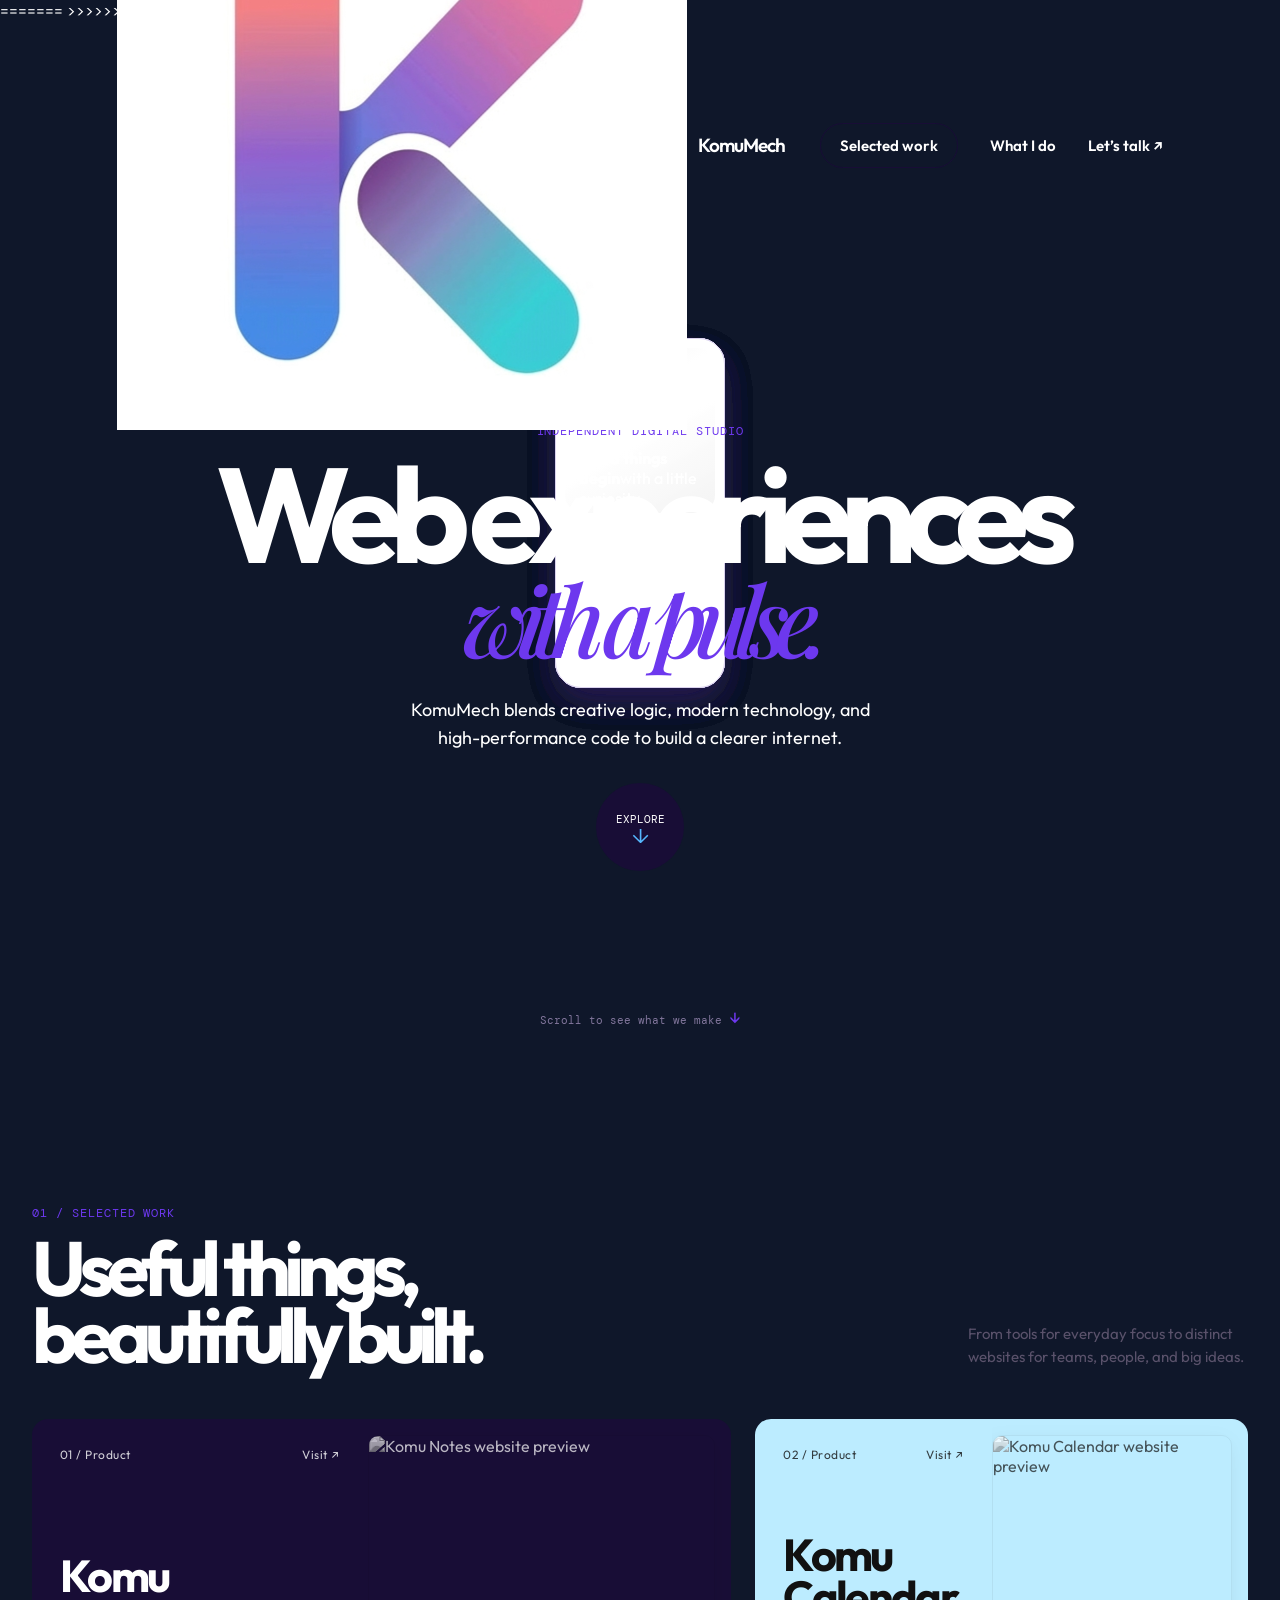
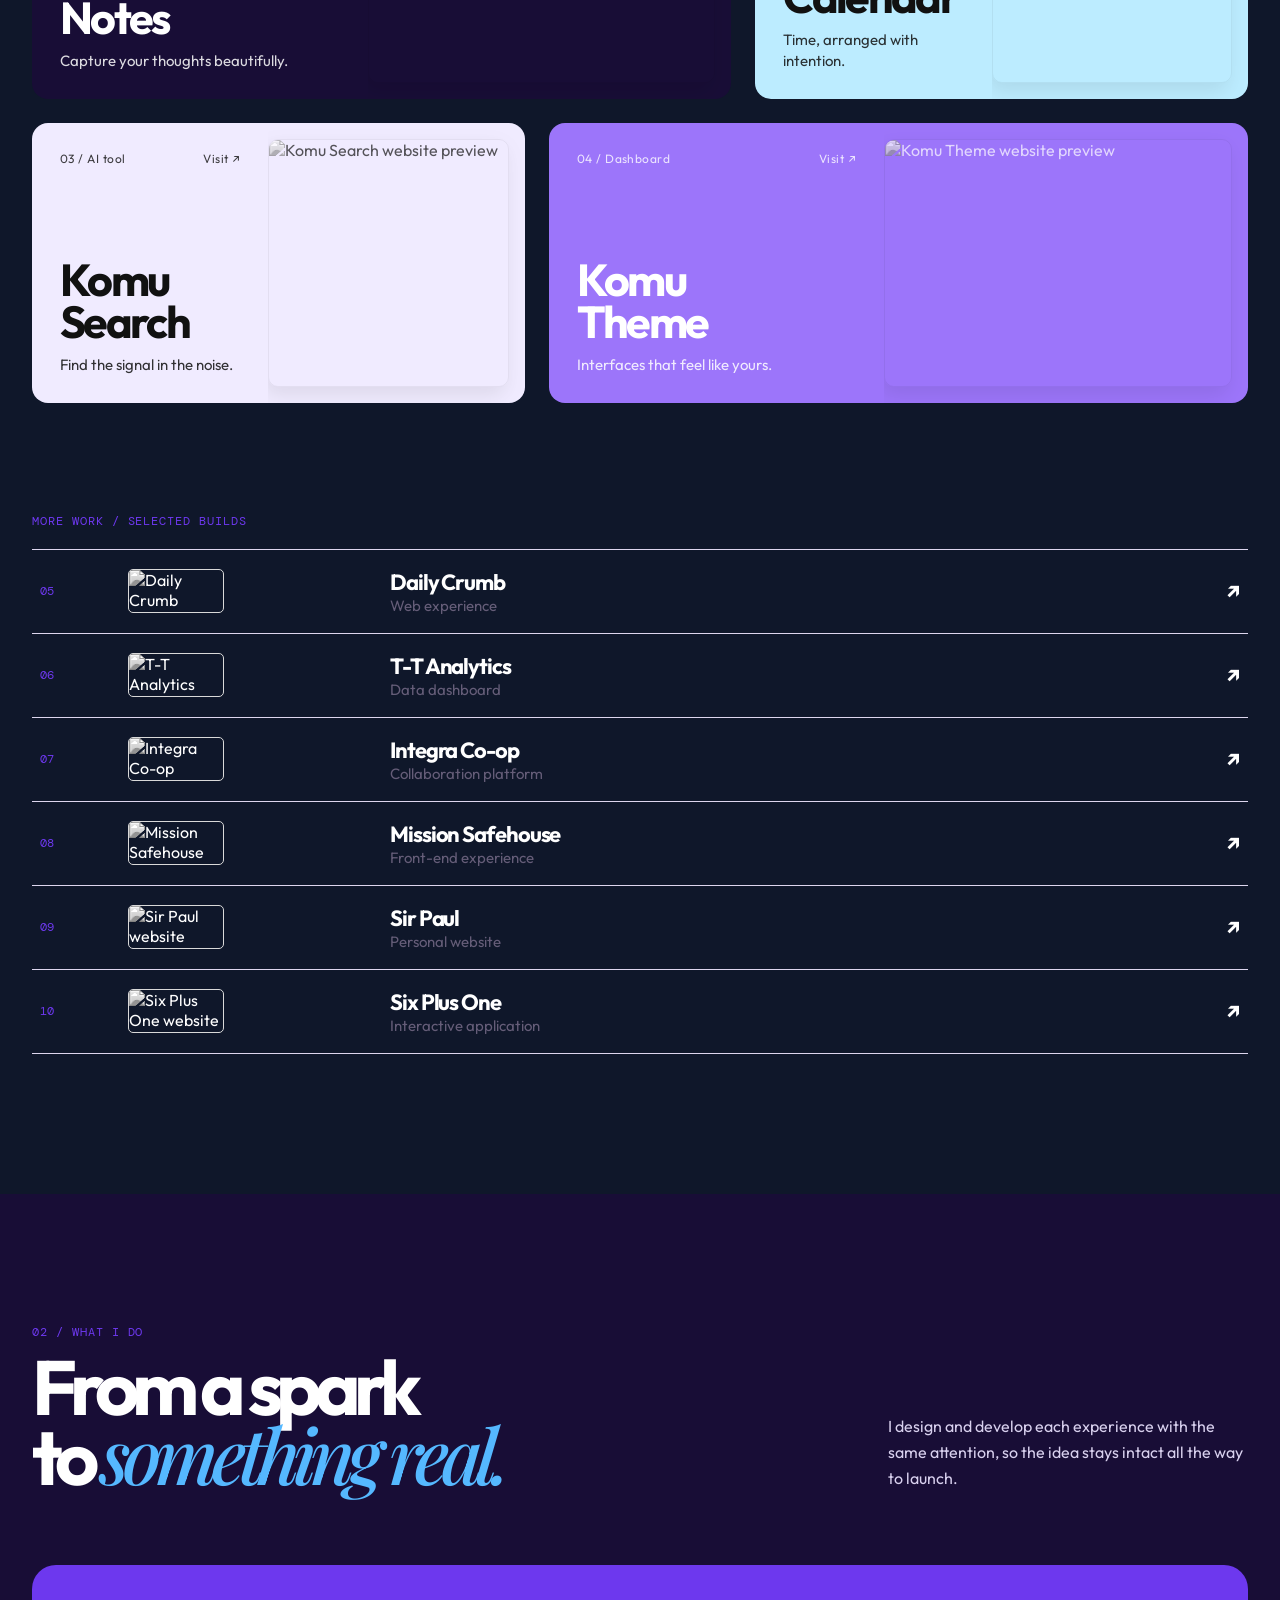
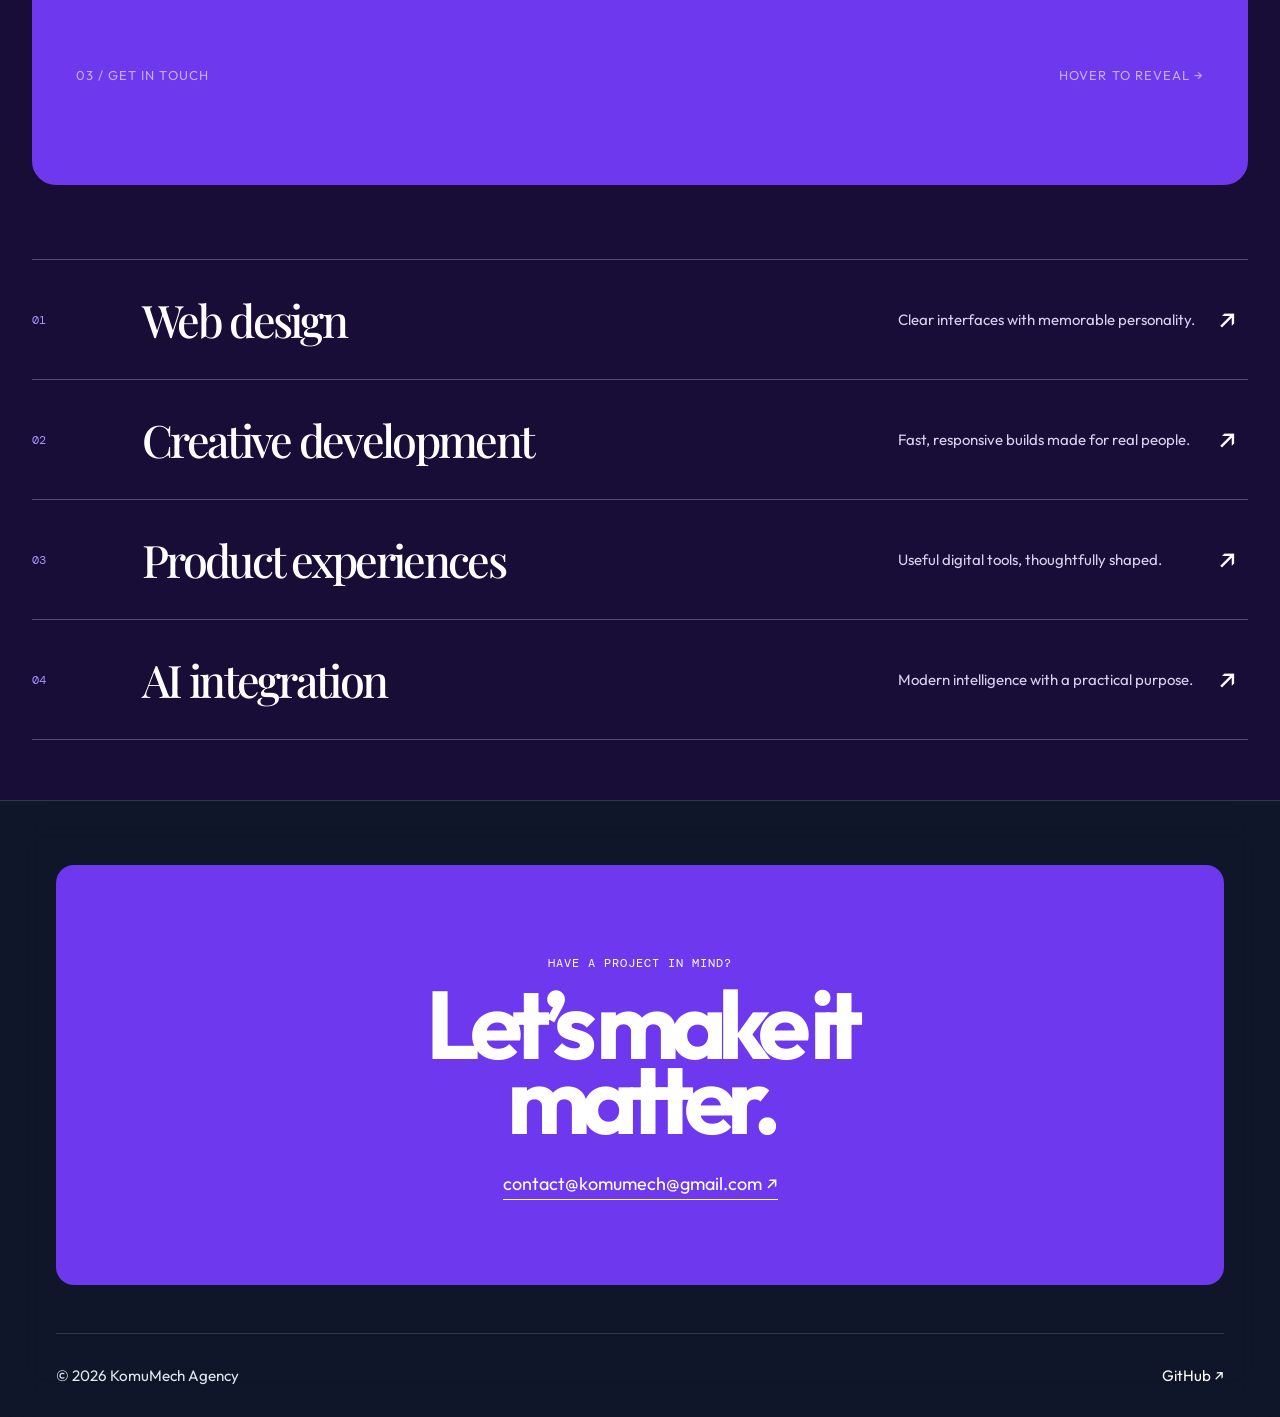
==== commit c65af0e9: "Merge branch 'main' of https://github.com/Komumech/Komumech" ====
--- a/index.html
+++ b/index.html
@@ -14,11 +14,233 @@
     .first{
       width: 80%;
     }
+<<<<<<< HEAD
     .logo{
       width: 30px;
       height: 30px;
     }
   </style>
+=======
+    </script>
+
+    <style>@import url('https://fonts.googleapis.com/css2?family=Outfit:wght@300;400;600;800&display=swap');</style>
+    <link href="https://fonts.googleapis.com/css2?family=Material+Symbols+Rounded:opsz,wght,FILL,GRAD@24..48,100..700,0..1,-50..200" rel="stylesheet" />
+
+    <style>
+        @font-face {
+  font-family: 'Material Icons';
+  font-style: normal;
+  font-weight: 400;
+  src: url(https://gstatic.com) format('woff2');
+  font-display: block; /* <--- Add this line */
+        }
+        
+        /* --- THEME VARIABLES --- */
+        :root {
+            /* Dark Mode (Default) */
+            --bg-color: #0f172a;
+            --glass-bg: rgba(255, 255, 255, 0.05);
+            --glass-border: rgba(255, 255, 255, 0.15);
+            --glass-highlight: rgba(255, 255, 255, 0.25);
+            --text-primary: #ffffff;
+            --text-secondary: #e2e8f0;
+            --accent: #60a5fa;
+            --accent-secondary: #c084fc;
+            --blob-opacity: 0.6;
+        }
+
+        [data-theme="light"] {
+            /* Light Mode */
+            --bg-color: #f1f5f9;
+            --glass-bg: rgba(255, 255, 255, 0.4);
+            --glass-border: rgba(0, 0, 0, 0.1);
+            --glass-highlight: rgba(0, 0, 0, 0.2);
+            --text-primary: #0f172a;
+            --text-secondary: #475569;
+            --blob-opacity: 0.3;
+        }
+
+        * { 
+            margin: 0; 
+            padding: 0; 
+            box-sizing: border-box; 
+            font-family: 'Outfit', sans-serif; 
+            transition: background-color 0.3s ease, color 0.3s ease, border-color 0.3s ease; 
+        }
+
+        body {
+            background-color: var(--bg-color);
+            color: var(--text-primary);
+            overflow-x: hidden;
+            min-height: 100vh;
+            display: flex;
+            flex-direction: column;
+        }
+
+        /* --- ANIMATED BACKGROUND BLOBS --- */
+        .background-blobs { 
+            position: fixed; top: 0; left: 0; width: 100vw; height: 100vh; 
+            z-index: -2; overflow: hidden; background: var(--bg-color); 
+        }
+        .blob { 
+            position: absolute; filter: blur(90px); opacity: var(--blob-opacity); border-radius: 50%; 
+        }
+        .blob-1 { top: -10%; left: -10%; width: 50vw; height: 50vw; background: #3b82f6; animation: roam-1 15s infinite ease-in-out; }
+        .blob-2 { top: 40%; right: -10%; width: 60vw; height: 60vw; background: #8b5cf6; animation: roam-2 18s infinite ease-in-out; }
+        .blob-3 { bottom: -20%; left: 20%; width: 50vw; height: 50vw; background: #ec4899; animation: roam-3 20s infinite ease-in-out; }
+
+        @keyframes roam-1 { 0%, 100% { transform: translate(0, 0); } 33% { transform: translate(30vw, 20vh); } 66% { transform: translate(10vw, 50vh); } }
+        @keyframes roam-2 { 0%, 100% { transform: translate(0, 0); } 33% { transform: translate(-40vw, -20vh); } 66% { transform: translate(-20vw, 30vh); } }
+        @keyframes roam-3 { 0%, 100% { transform: translate(0, 0); } 33% { transform: translate(40vw, -40vh); } 66% { transform: translate(-10vw, -20vh); } }
+
+        /* --- GLASSMORPHISM UTILITY --- */
+        .glass {
+            background: var(--glass-bg);
+            backdrop-filter: blur(16px);
+            -webkit-backdrop-filter: blur(16px);
+            border: 1px solid var(--glass-border);
+            border-radius: 24px;
+            box-shadow: 0 4px 30px rgba(0, 0, 0, 0.1);
+        }
+
+        /* --- NAVIGATION BAR --- */
+        nav {
+            display: flex; justify-content: space-between; align-items: center;
+            padding: 0.8rem 1.5rem; margin: 1.5rem auto;
+            max-width: 1200px; width: 95%; position: sticky; top: 1rem; z-index: 1000;
+        }
+        .logo { 
+            font-size: 1.5rem; font-weight: 800; letter-spacing: 1px;
+            background: linear-gradient(to right, var(--accent), var(--accent-secondary)); 
+            -webkit-background-clip: text; -webkit-text-fill-color: transparent; 
+        }
+        .nav-actions { display: flex; align-items: center; gap: 15px; }
+
+        /* Navbar Buttons */
+        .icon-btn { 
+            background: none; border: none; cursor: pointer; color: var(--text-primary); 
+            display: flex; align-items: center; justify-content: center; padding: 8px; border-radius: 12px; transition: 0.2s;
+        }
+        .icon-btn:hover { background: var(--glass-highlight); }
+        .icon-btn svg { width: 24px; height: 24px; fill: currentColor; }
+
+        /* App Launcher Menu */
+        .launcher-wrapper { position: relative; }
+        .app-menu {
+            position: absolute; top: 50px; right: 0; width: 240px;
+            display: none; padding: 15px; grid-template-columns: 1fr 1fr; gap: 10px;
+            z-index: 1001;
+            backdrop-filter: blur(24px); /* Increased blur for a more premium look */
+            -webkit-backdrop-filter: blur(24px);
+            transform-origin: top right;
+        }
+        .app-menu.active { 
+            display: grid; 
+            animation: googlePop 0.25s cubic-bezier(0.4, 0, 0.2, 1) forwards;
+        }
+        .app-item {
+            display: flex; flex-direction: column; align-items: center; text-align: center;
+            text-decoration: none; color: var(--text-primary); font-size: 0.85rem; padding: 10px; border-radius: 12px; transition: 0.3s;
+        }
+        .app-item:hover { background: var(--glass-highlight); }
+        .app-item .app-icon { 
+            width: 40px; height: 40px; border-radius: 10px; margin-bottom: 8px;
+            display: flex; align-items: center; justify-content: center; font-weight: 800; color: white; font-size: 1.2rem;
+        }
+        @keyframes googlePop { 
+            from { opacity: 0; transform: scale(0.92) translateY(-15px); } 
+            to { opacity: 1; transform: scale(1) translateY(0); } 
+        }
+
+        /* --- HERO SECTION --- */
+        header { max-width: 1200px; margin: 4rem auto 3rem; padding: 3rem 1.5rem; text-align: center; width: 95%; }
+        header h1 { font-size: clamp(2.5rem, 8vw, 4.5rem); line-height: 1.1; margin-bottom: 1.5rem; }
+        header p { font-size: 1.15rem; color: var(--text-secondary); max-width: 650px; margin: 0 auto 2rem; line-height: 1.6; }
+        .tech-stack { display: flex; justify-content: center; gap: 10px; flex-wrap: wrap; }
+        .tech-badge { background: var(--glass-bg); padding: 8px 16px; border-radius: 50px; font-size: 0.9rem; border: 1px solid var(--glass-border); }
+
+        /* --- REUSABLE SECTIONS & GRIDS --- */
+        .portfolio-section { max-width: 1200px; margin: 0 auto 5rem; padding: 0 1.5rem; width: 100%; }
+        .section-title { font-size: 2.2rem; margin-bottom: 2.5rem; text-align: center; }
+        
+        .grid { display: grid; grid-template-columns: repeat(auto-fit, minmax(300px, 1fr)); gap: 24px; }
+        .card { 
+            padding: 1.8rem; text-decoration: none; color: inherit; transition: transform 0.4s cubic-bezier(0.175, 0.885, 0.32, 1.275), border-color 0.3s; 
+            height: 100%; display: flex; flex-direction: column; min-height: 220px;
+        }
+        .card:hover { transform: translateY(-8px) scale(1.02); border-color: var(--accent); background: var(--glass-highlight); }
+        .card h3 { margin-bottom: 10px; font-size: 1.4rem; }
+        .card p { font-size: 0.95rem; color: var(--text-secondary); flex-grow: 1; margin-bottom: 15px; line-height: 1.5; }
+        
+        .visit-btn { color: var(--accent); font-weight: 600; display: inline-flex; align-items: center; gap: 5px; margin-top: auto; }
+        .visit-btn svg { width: 18px; height: 18px; transition: transform 0.3s; }
+        .card:hover .visit-btn svg { transform: translateX(5px) translateY(-5px); }
+
+        /* --- OUR ECOSYSTEM (APP CARDS) --- */
+        .apps-container { display: grid; grid-template-columns: repeat(auto-fit, minmax(280px, 1fr)); gap: 20px; }
+        .app-card { padding: 2.5rem 2rem; text-align: center; text-decoration: none; color: var(--text-primary); transition: 0.3s; border-radius: 24px; display: flex; flex-direction: column; align-items: center; }
+        .app-card:hover { transform: scale(1.03); background: var(--glass-highlight); border-color: var(--accent-secondary); }
+        
+        /* Material Icon Styling */
+        .material-symbols-rounded.app-card-icon { font-size: 3.5rem; margin-bottom: 1.2rem; display: block; background: linear-gradient(135deg, var(--accent), var(--accent-secondary)); -webkit-background-clip: text; -webkit-text-fill-color: transparent; }
+        
+        /* Custom Image App Icon Styling */
+        .app-custom-image-icon { width: 64px; height: 64px; object-fit: cover; border-radius: 16px; margin-bottom: 1.2rem; box-shadow: 0 4px 15px rgba(0,0,0,0.2); }
+
+        .app-card h3 { margin-bottom: 10px; font-size: 1.5rem; }
+        .app-card p { color: var(--text-secondary); line-height: 1.5; }
+
+        /* --- MEDIA SHOWCASE --- */
+        .media-card { padding: 1rem !important; min-height: auto; }
+        .media-container { width: 100%; height: 220px; border-radius: 16px; overflow: hidden; margin-bottom: 15px; position: relative; }
+        .media-container img, .media-container video { width: 100%; height: 100%; object-fit: cover; transition: transform 0.5s ease; }
+        .media-card:hover .media-container img { transform: scale(1.1); }
+
+        /* --- FAQ ACCORDION --- */
+        .faq-section { max-width: 800px; margin: 0 auto 6rem; padding: 0 1.5rem; width: 100%; }
+        .faq-item { margin-bottom: 15px; cursor: pointer; overflow: hidden; transition: 0.3s; }
+        .faq-item:hover { border-color: var(--accent); }
+        .faq-question { padding: 1.5rem; display: flex; justify-content: space-between; align-items: center; font-weight: 600; font-size: 1.1rem; }
+        .faq-answer { max-height: 0; padding: 0 1.5rem; color: var(--text-secondary); line-height: 1.6; transition: max-height 0.4s ease, padding 0.4s ease; opacity: 0; }
+        .faq-item.active .faq-answer { max-height: 300px; padding-bottom: 1.5rem; opacity: 1; }
+        .faq-icon { transition: transform 0.4s ease; font-size: 1.2rem; }
+        .faq-item.active .faq-icon { transform: rotate(180deg); color: var(--accent); }
+
+        /* --- FOOTER --- */
+        footer { background: rgba(15, 23, 42, 0.6); backdrop-filter: blur(20px); -webkit-backdrop-filter: blur(20px); padding: 4rem 1.5rem 2rem; border-top: 1px solid var(--glass-border); margin-top: auto; }
+        [data-theme="light"] footer { background: rgba(255, 255, 255, 0.6); }
+        .footer-content { max-width: 1200px; margin: 0 auto; display: flex; flex-wrap: wrap; justify-content: space-between; gap: 40px; }
+        .footer-brand { max-width: 400px; }
+        .footer-brand h2 { font-size: 2rem; margin-bottom: 1rem; background: linear-gradient(to right, var(--accent), var(--accent-secondary)); -webkit-background-clip: text; -webkit-text-fill-color: transparent; }
+        .footer-brand p { color: var(--text-secondary); line-height: 1.6; }
+        
+        .social-btns { display: flex; gap: 15px; margin-top: 1.5rem; }
+        .social-btns a { 
+            width: 45px; height: 45px; border-radius: 50%; display: flex; align-items: center; justify-content: center;
+            border: 1px solid var(--glass-border); color: var(--text-primary); transition: 0.3s; text-decoration: none;
+        }
+        .social-btns a:hover { transform: translateY(-5px); background: var(--glass-highlight); border-color: var(--accent); }
+        .social-btns svg { width: 22px; height: 22px; fill: currentColor; }
+
+        .footer-links h4 { margin-bottom: 1.2rem; font-size: 1.2rem; }
+        .footer-links ul { list-style: none; }
+        .footer-links ul li { margin-bottom: 10px; }
+        .footer-links a { text-decoration: none; color: var(--text-secondary); transition: 0.3s; }
+        .footer-links a:hover { color: var(--accent); padding-left: 5px; }
+
+        .footer-bottom { text-align: center; padding-top: 2rem; margin-top: 3rem; border-top: 1px solid var(--glass-border); color: var(--text-secondary); font-size: 0.95rem; }
+
+        @media (max-width: 768px) {
+            nav { width: 90%; padding: 0.8rem 1rem; }
+            header h1 { font-size: 2.5rem; }
+            .grid, .apps-container { grid-template-columns: 1fr; }
+            .footer-content { flex-direction: column; text-align: center; align-items: center; }
+            .footer-links { text-align: center; }
+            .social-btns { justify-content: center; }
+            .faq-question { font-size: 1rem; }
+        }
+    </style>
+>>>>>>> ee4dd082ca852e01c82300715ab4f64cdd594fcc
 </head>
 <body>
   <header class="site-header shell" id="top">
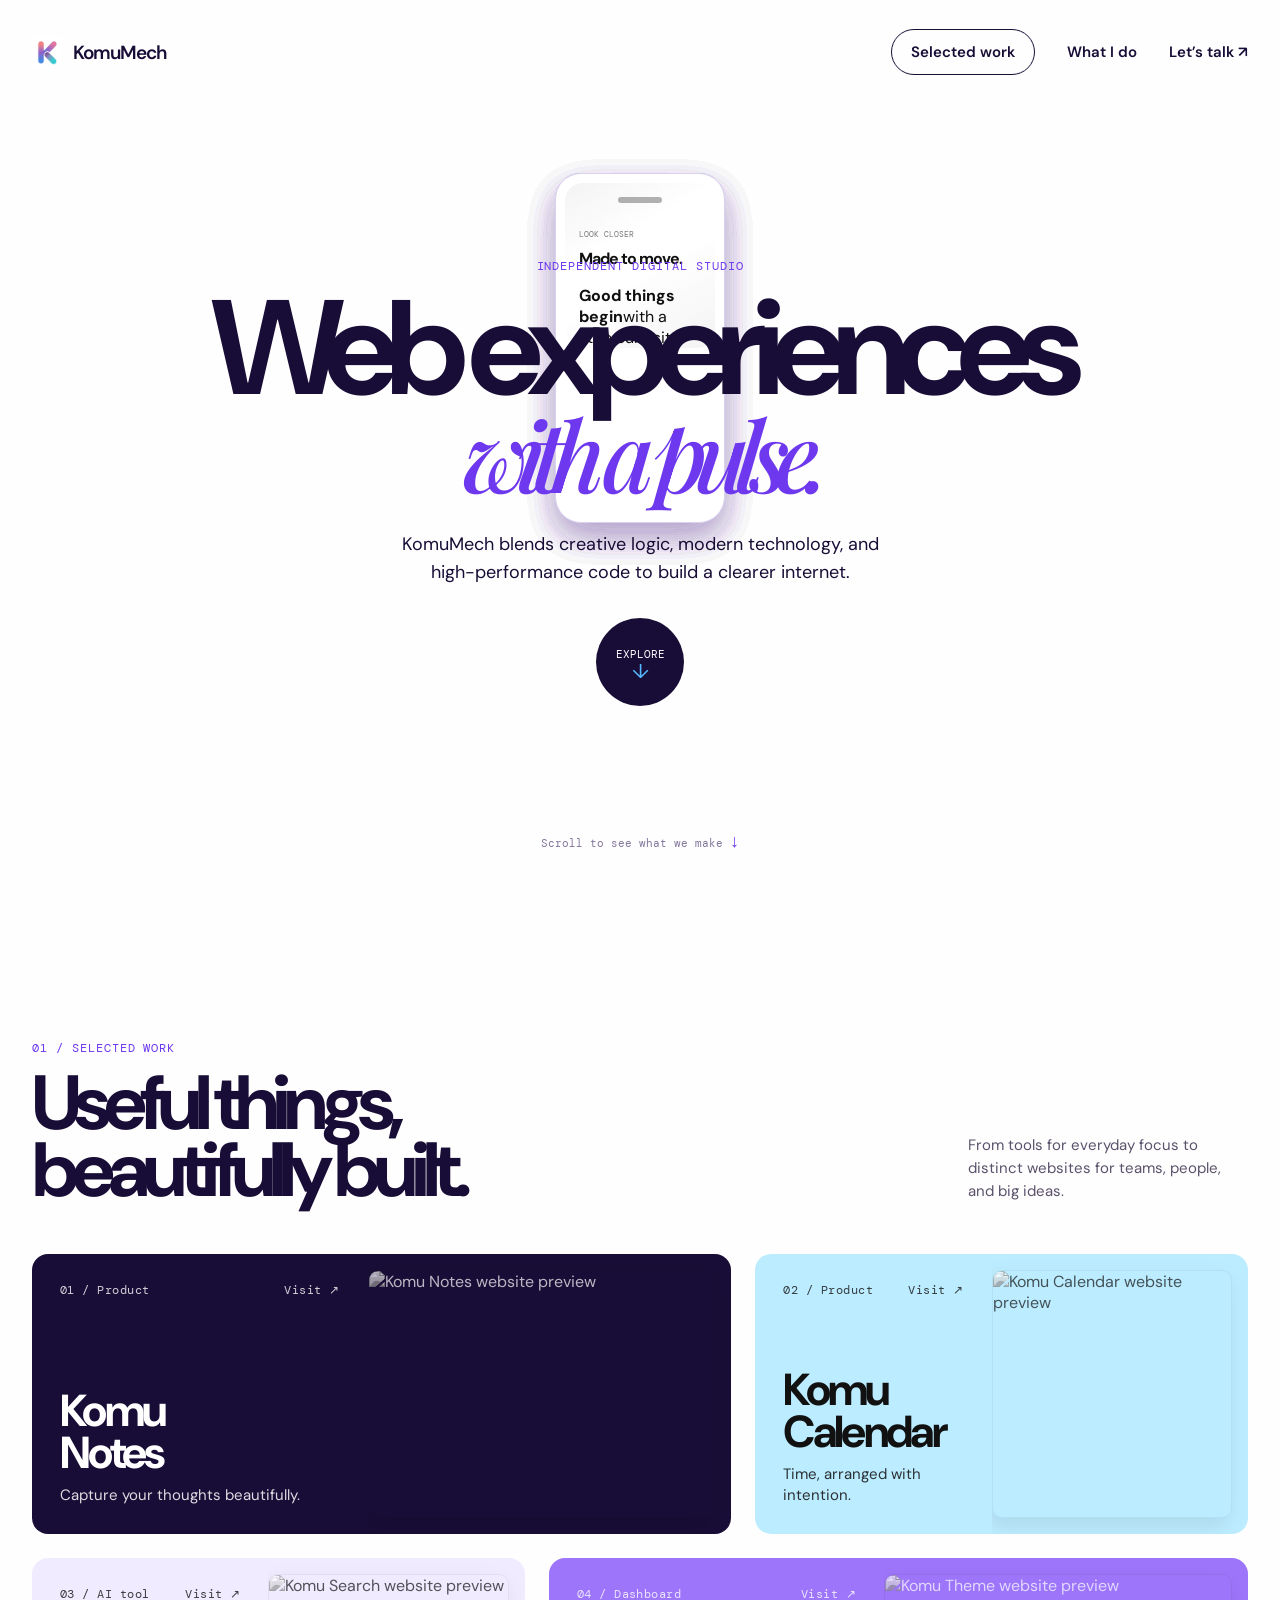
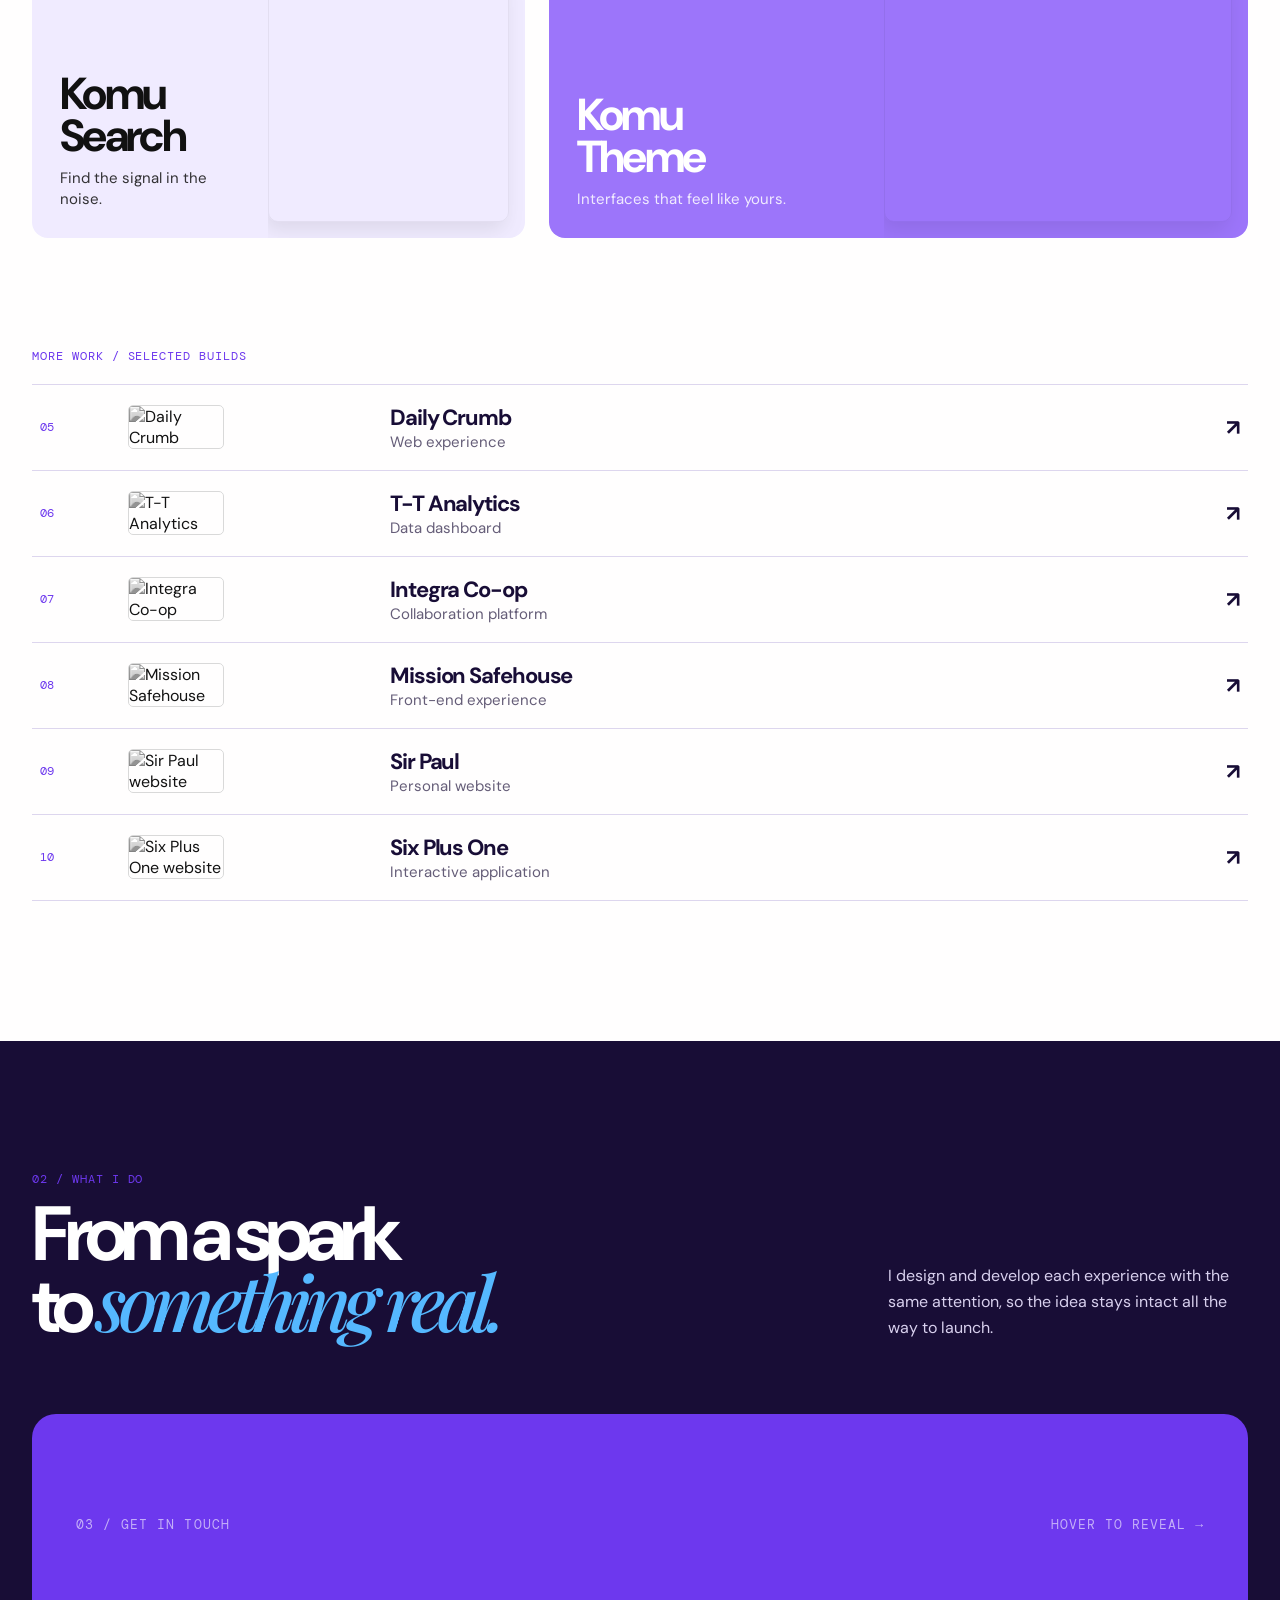
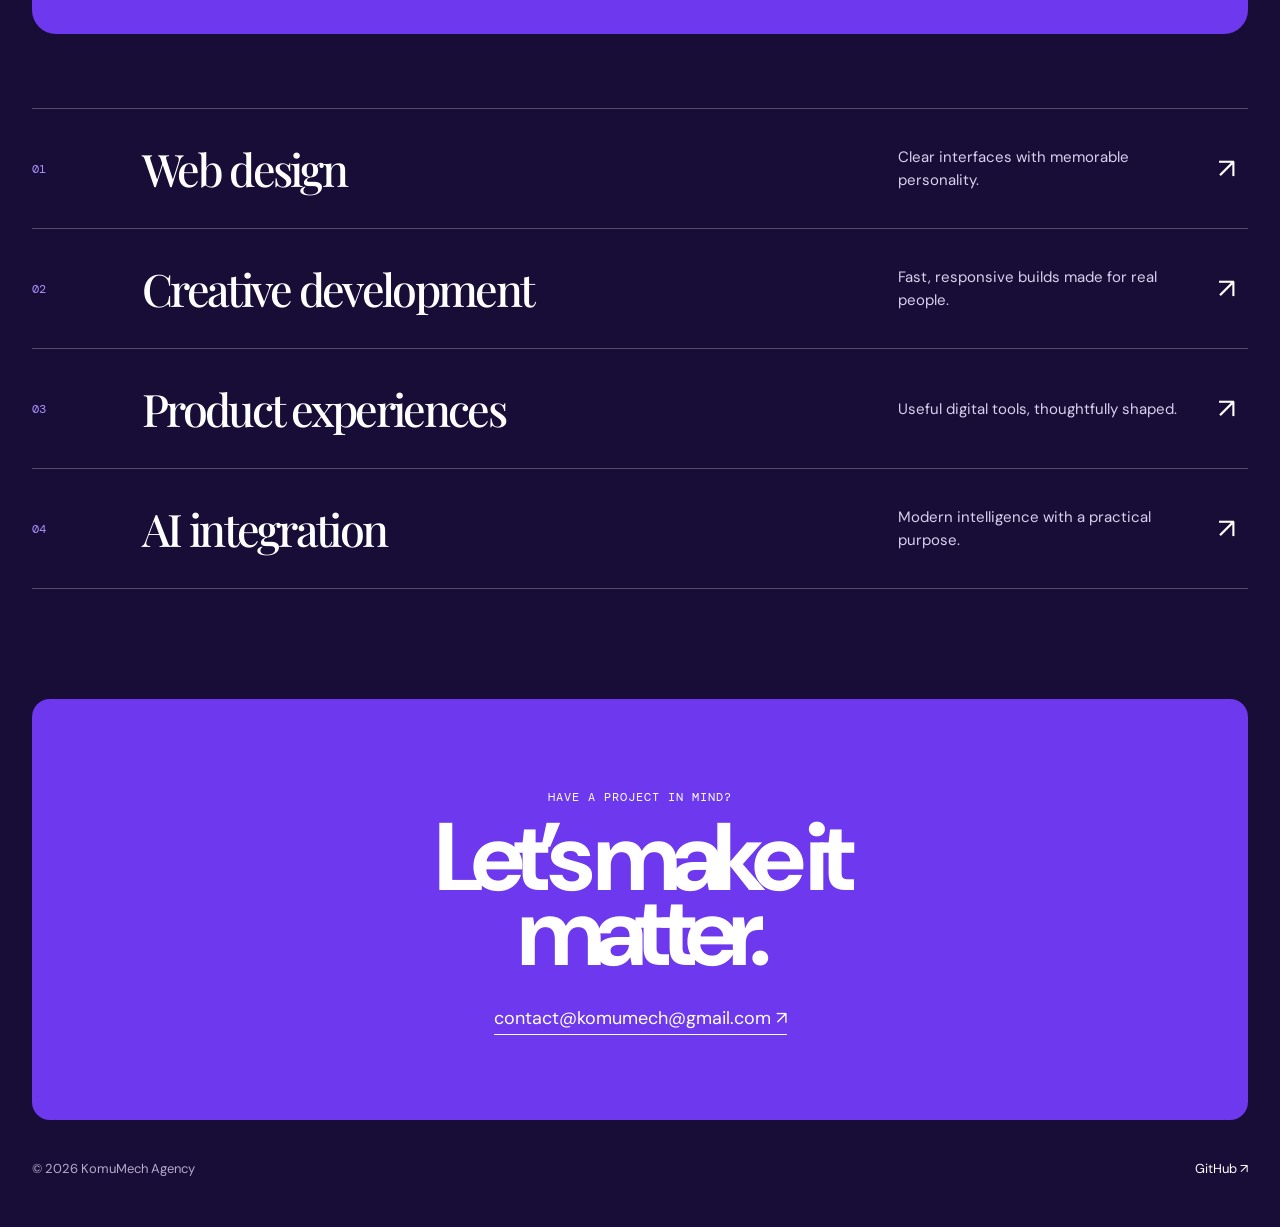
==== commit df760d48: "nnn" ====
--- a/index.html
+++ b/index.html
@@ -14,233 +14,11 @@
     .first{
       width: 80%;
     }
-<<<<<<< HEAD
     .logo{
       width: 30px;
       height: 30px;
     }
   </style>
-=======
-    </script>
-
-    <style>@import url('https://fonts.googleapis.com/css2?family=Outfit:wght@300;400;600;800&display=swap');</style>
-    <link href="https://fonts.googleapis.com/css2?family=Material+Symbols+Rounded:opsz,wght,FILL,GRAD@24..48,100..700,0..1,-50..200" rel="stylesheet" />
-
-    <style>
-        @font-face {
-  font-family: 'Material Icons';
-  font-style: normal;
-  font-weight: 400;
-  src: url(https://gstatic.com) format('woff2');
-  font-display: block; /* <--- Add this line */
-        }
-        
-        /* --- THEME VARIABLES --- */
-        :root {
-            /* Dark Mode (Default) */
-            --bg-color: #0f172a;
-            --glass-bg: rgba(255, 255, 255, 0.05);
-            --glass-border: rgba(255, 255, 255, 0.15);
-            --glass-highlight: rgba(255, 255, 255, 0.25);
-            --text-primary: #ffffff;
-            --text-secondary: #e2e8f0;
-            --accent: #60a5fa;
-            --accent-secondary: #c084fc;
-            --blob-opacity: 0.6;
-        }
-
-        [data-theme="light"] {
-            /* Light Mode */
-            --bg-color: #f1f5f9;
-            --glass-bg: rgba(255, 255, 255, 0.4);
-            --glass-border: rgba(0, 0, 0, 0.1);
-            --glass-highlight: rgba(0, 0, 0, 0.2);
-            --text-primary: #0f172a;
-            --text-secondary: #475569;
-            --blob-opacity: 0.3;
-        }
-
-        * { 
-            margin: 0; 
-            padding: 0; 
-            box-sizing: border-box; 
-            font-family: 'Outfit', sans-serif; 
-            transition: background-color 0.3s ease, color 0.3s ease, border-color 0.3s ease; 
-        }
-
-        body {
-            background-color: var(--bg-color);
-            color: var(--text-primary);
-            overflow-x: hidden;
-            min-height: 100vh;
-            display: flex;
-            flex-direction: column;
-        }
-
-        /* --- ANIMATED BACKGROUND BLOBS --- */
-        .background-blobs { 
-            position: fixed; top: 0; left: 0; width: 100vw; height: 100vh; 
-            z-index: -2; overflow: hidden; background: var(--bg-color); 
-        }
-        .blob { 
-            position: absolute; filter: blur(90px); opacity: var(--blob-opacity); border-radius: 50%; 
-        }
-        .blob-1 { top: -10%; left: -10%; width: 50vw; height: 50vw; background: #3b82f6; animation: roam-1 15s infinite ease-in-out; }
-        .blob-2 { top: 40%; right: -10%; width: 60vw; height: 60vw; background: #8b5cf6; animation: roam-2 18s infinite ease-in-out; }
-        .blob-3 { bottom: -20%; left: 20%; width: 50vw; height: 50vw; background: #ec4899; animation: roam-3 20s infinite ease-in-out; }
-
-        @keyframes roam-1 { 0%, 100% { transform: translate(0, 0); } 33% { transform: translate(30vw, 20vh); } 66% { transform: translate(10vw, 50vh); } }
-        @keyframes roam-2 { 0%, 100% { transform: translate(0, 0); } 33% { transform: translate(-40vw, -20vh); } 66% { transform: translate(-20vw, 30vh); } }
-        @keyframes roam-3 { 0%, 100% { transform: translate(0, 0); } 33% { transform: translate(40vw, -40vh); } 66% { transform: translate(-10vw, -20vh); } }
-
-        /* --- GLASSMORPHISM UTILITY --- */
-        .glass {
-            background: var(--glass-bg);
-            backdrop-filter: blur(16px);
-            -webkit-backdrop-filter: blur(16px);
-            border: 1px solid var(--glass-border);
-            border-radius: 24px;
-            box-shadow: 0 4px 30px rgba(0, 0, 0, 0.1);
-        }
-
-        /* --- NAVIGATION BAR --- */
-        nav {
-            display: flex; justify-content: space-between; align-items: center;
-            padding: 0.8rem 1.5rem; margin: 1.5rem auto;
-            max-width: 1200px; width: 95%; position: sticky; top: 1rem; z-index: 1000;
-        }
-        .logo { 
-            font-size: 1.5rem; font-weight: 800; letter-spacing: 1px;
-            background: linear-gradient(to right, var(--accent), var(--accent-secondary)); 
-            -webkit-background-clip: text; -webkit-text-fill-color: transparent; 
-        }
-        .nav-actions { display: flex; align-items: center; gap: 15px; }
-
-        /* Navbar Buttons */
-        .icon-btn { 
-            background: none; border: none; cursor: pointer; color: var(--text-primary); 
-            display: flex; align-items: center; justify-content: center; padding: 8px; border-radius: 12px; transition: 0.2s;
-        }
-        .icon-btn:hover { background: var(--glass-highlight); }
-        .icon-btn svg { width: 24px; height: 24px; fill: currentColor; }
-
-        /* App Launcher Menu */
-        .launcher-wrapper { position: relative; }
-        .app-menu {
-            position: absolute; top: 50px; right: 0; width: 240px;
-            display: none; padding: 15px; grid-template-columns: 1fr 1fr; gap: 10px;
-            z-index: 1001;
-            backdrop-filter: blur(24px); /* Increased blur for a more premium look */
-            -webkit-backdrop-filter: blur(24px);
-            transform-origin: top right;
-        }
-        .app-menu.active { 
-            display: grid; 
-            animation: googlePop 0.25s cubic-bezier(0.4, 0, 0.2, 1) forwards;
-        }
-        .app-item {
-            display: flex; flex-direction: column; align-items: center; text-align: center;
-            text-decoration: none; color: var(--text-primary); font-size: 0.85rem; padding: 10px; border-radius: 12px; transition: 0.3s;
-        }
-        .app-item:hover { background: var(--glass-highlight); }
-        .app-item .app-icon { 
-            width: 40px; height: 40px; border-radius: 10px; margin-bottom: 8px;
-            display: flex; align-items: center; justify-content: center; font-weight: 800; color: white; font-size: 1.2rem;
-        }
-        @keyframes googlePop { 
-            from { opacity: 0; transform: scale(0.92) translateY(-15px); } 
-            to { opacity: 1; transform: scale(1) translateY(0); } 
-        }
-
-        /* --- HERO SECTION --- */
-        header { max-width: 1200px; margin: 4rem auto 3rem; padding: 3rem 1.5rem; text-align: center; width: 95%; }
-        header h1 { font-size: clamp(2.5rem, 8vw, 4.5rem); line-height: 1.1; margin-bottom: 1.5rem; }
-        header p { font-size: 1.15rem; color: var(--text-secondary); max-width: 650px; margin: 0 auto 2rem; line-height: 1.6; }
-        .tech-stack { display: flex; justify-content: center; gap: 10px; flex-wrap: wrap; }
-        .tech-badge { background: var(--glass-bg); padding: 8px 16px; border-radius: 50px; font-size: 0.9rem; border: 1px solid var(--glass-border); }
-
-        /* --- REUSABLE SECTIONS & GRIDS --- */
-        .portfolio-section { max-width: 1200px; margin: 0 auto 5rem; padding: 0 1.5rem; width: 100%; }
-        .section-title { font-size: 2.2rem; margin-bottom: 2.5rem; text-align: center; }
-        
-        .grid { display: grid; grid-template-columns: repeat(auto-fit, minmax(300px, 1fr)); gap: 24px; }
-        .card { 
-            padding: 1.8rem; text-decoration: none; color: inherit; transition: transform 0.4s cubic-bezier(0.175, 0.885, 0.32, 1.275), border-color 0.3s; 
-            height: 100%; display: flex; flex-direction: column; min-height: 220px;
-        }
-        .card:hover { transform: translateY(-8px) scale(1.02); border-color: var(--accent); background: var(--glass-highlight); }
-        .card h3 { margin-bottom: 10px; font-size: 1.4rem; }
-        .card p { font-size: 0.95rem; color: var(--text-secondary); flex-grow: 1; margin-bottom: 15px; line-height: 1.5; }
-        
-        .visit-btn { color: var(--accent); font-weight: 600; display: inline-flex; align-items: center; gap: 5px; margin-top: auto; }
-        .visit-btn svg { width: 18px; height: 18px; transition: transform 0.3s; }
-        .card:hover .visit-btn svg { transform: translateX(5px) translateY(-5px); }
-
-        /* --- OUR ECOSYSTEM (APP CARDS) --- */
-        .apps-container { display: grid; grid-template-columns: repeat(auto-fit, minmax(280px, 1fr)); gap: 20px; }
-        .app-card { padding: 2.5rem 2rem; text-align: center; text-decoration: none; color: var(--text-primary); transition: 0.3s; border-radius: 24px; display: flex; flex-direction: column; align-items: center; }
-        .app-card:hover { transform: scale(1.03); background: var(--glass-highlight); border-color: var(--accent-secondary); }
-        
-        /* Material Icon Styling */
-        .material-symbols-rounded.app-card-icon { font-size: 3.5rem; margin-bottom: 1.2rem; display: block; background: linear-gradient(135deg, var(--accent), var(--accent-secondary)); -webkit-background-clip: text; -webkit-text-fill-color: transparent; }
-        
-        /* Custom Image App Icon Styling */
-        .app-custom-image-icon { width: 64px; height: 64px; object-fit: cover; border-radius: 16px; margin-bottom: 1.2rem; box-shadow: 0 4px 15px rgba(0,0,0,0.2); }
-
-        .app-card h3 { margin-bottom: 10px; font-size: 1.5rem; }
-        .app-card p { color: var(--text-secondary); line-height: 1.5; }
-
-        /* --- MEDIA SHOWCASE --- */
-        .media-card { padding: 1rem !important; min-height: auto; }
-        .media-container { width: 100%; height: 220px; border-radius: 16px; overflow: hidden; margin-bottom: 15px; position: relative; }
-        .media-container img, .media-container video { width: 100%; height: 100%; object-fit: cover; transition: transform 0.5s ease; }
-        .media-card:hover .media-container img { transform: scale(1.1); }
-
-        /* --- FAQ ACCORDION --- */
-        .faq-section { max-width: 800px; margin: 0 auto 6rem; padding: 0 1.5rem; width: 100%; }
-        .faq-item { margin-bottom: 15px; cursor: pointer; overflow: hidden; transition: 0.3s; }
-        .faq-item:hover { border-color: var(--accent); }
-        .faq-question { padding: 1.5rem; display: flex; justify-content: space-between; align-items: center; font-weight: 600; font-size: 1.1rem; }
-        .faq-answer { max-height: 0; padding: 0 1.5rem; color: var(--text-secondary); line-height: 1.6; transition: max-height 0.4s ease, padding 0.4s ease; opacity: 0; }
-        .faq-item.active .faq-answer { max-height: 300px; padding-bottom: 1.5rem; opacity: 1; }
-        .faq-icon { transition: transform 0.4s ease; font-size: 1.2rem; }
-        .faq-item.active .faq-icon { transform: rotate(180deg); color: var(--accent); }
-
-        /* --- FOOTER --- */
-        footer { background: rgba(15, 23, 42, 0.6); backdrop-filter: blur(20px); -webkit-backdrop-filter: blur(20px); padding: 4rem 1.5rem 2rem; border-top: 1px solid var(--glass-border); margin-top: auto; }
-        [data-theme="light"] footer { background: rgba(255, 255, 255, 0.6); }
-        .footer-content { max-width: 1200px; margin: 0 auto; display: flex; flex-wrap: wrap; justify-content: space-between; gap: 40px; }
-        .footer-brand { max-width: 400px; }
-        .footer-brand h2 { font-size: 2rem; margin-bottom: 1rem; background: linear-gradient(to right, var(--accent), var(--accent-secondary)); -webkit-background-clip: text; -webkit-text-fill-color: transparent; }
-        .footer-brand p { color: var(--text-secondary); line-height: 1.6; }
-        
-        .social-btns { display: flex; gap: 15px; margin-top: 1.5rem; }
-        .social-btns a { 
-            width: 45px; height: 45px; border-radius: 50%; display: flex; align-items: center; justify-content: center;
-            border: 1px solid var(--glass-border); color: var(--text-primary); transition: 0.3s; text-decoration: none;
-        }
-        .social-btns a:hover { transform: translateY(-5px); background: var(--glass-highlight); border-color: var(--accent); }
-        .social-btns svg { width: 22px; height: 22px; fill: currentColor; }
-
-        .footer-links h4 { margin-bottom: 1.2rem; font-size: 1.2rem; }
-        .footer-links ul { list-style: none; }
-        .footer-links ul li { margin-bottom: 10px; }
-        .footer-links a { text-decoration: none; color: var(--text-secondary); transition: 0.3s; }
-        .footer-links a:hover { color: var(--accent); padding-left: 5px; }
-
-        .footer-bottom { text-align: center; padding-top: 2rem; margin-top: 3rem; border-top: 1px solid var(--glass-border); color: var(--text-secondary); font-size: 0.95rem; }
-
-        @media (max-width: 768px) {
-            nav { width: 90%; padding: 0.8rem 1rem; }
-            header h1 { font-size: 2.5rem; }
-            .grid, .apps-container { grid-template-columns: 1fr; }
-            .footer-content { flex-direction: column; text-align: center; align-items: center; }
-            .footer-links { text-align: center; }
-            .social-btns { justify-content: center; }
-            .faq-question { font-size: 1rem; }
-        }
-    </style>
->>>>>>> ee4dd082ca852e01c82300715ab4f64cdd594fcc
 </head>
 <body>
   <header class="site-header shell" id="top">
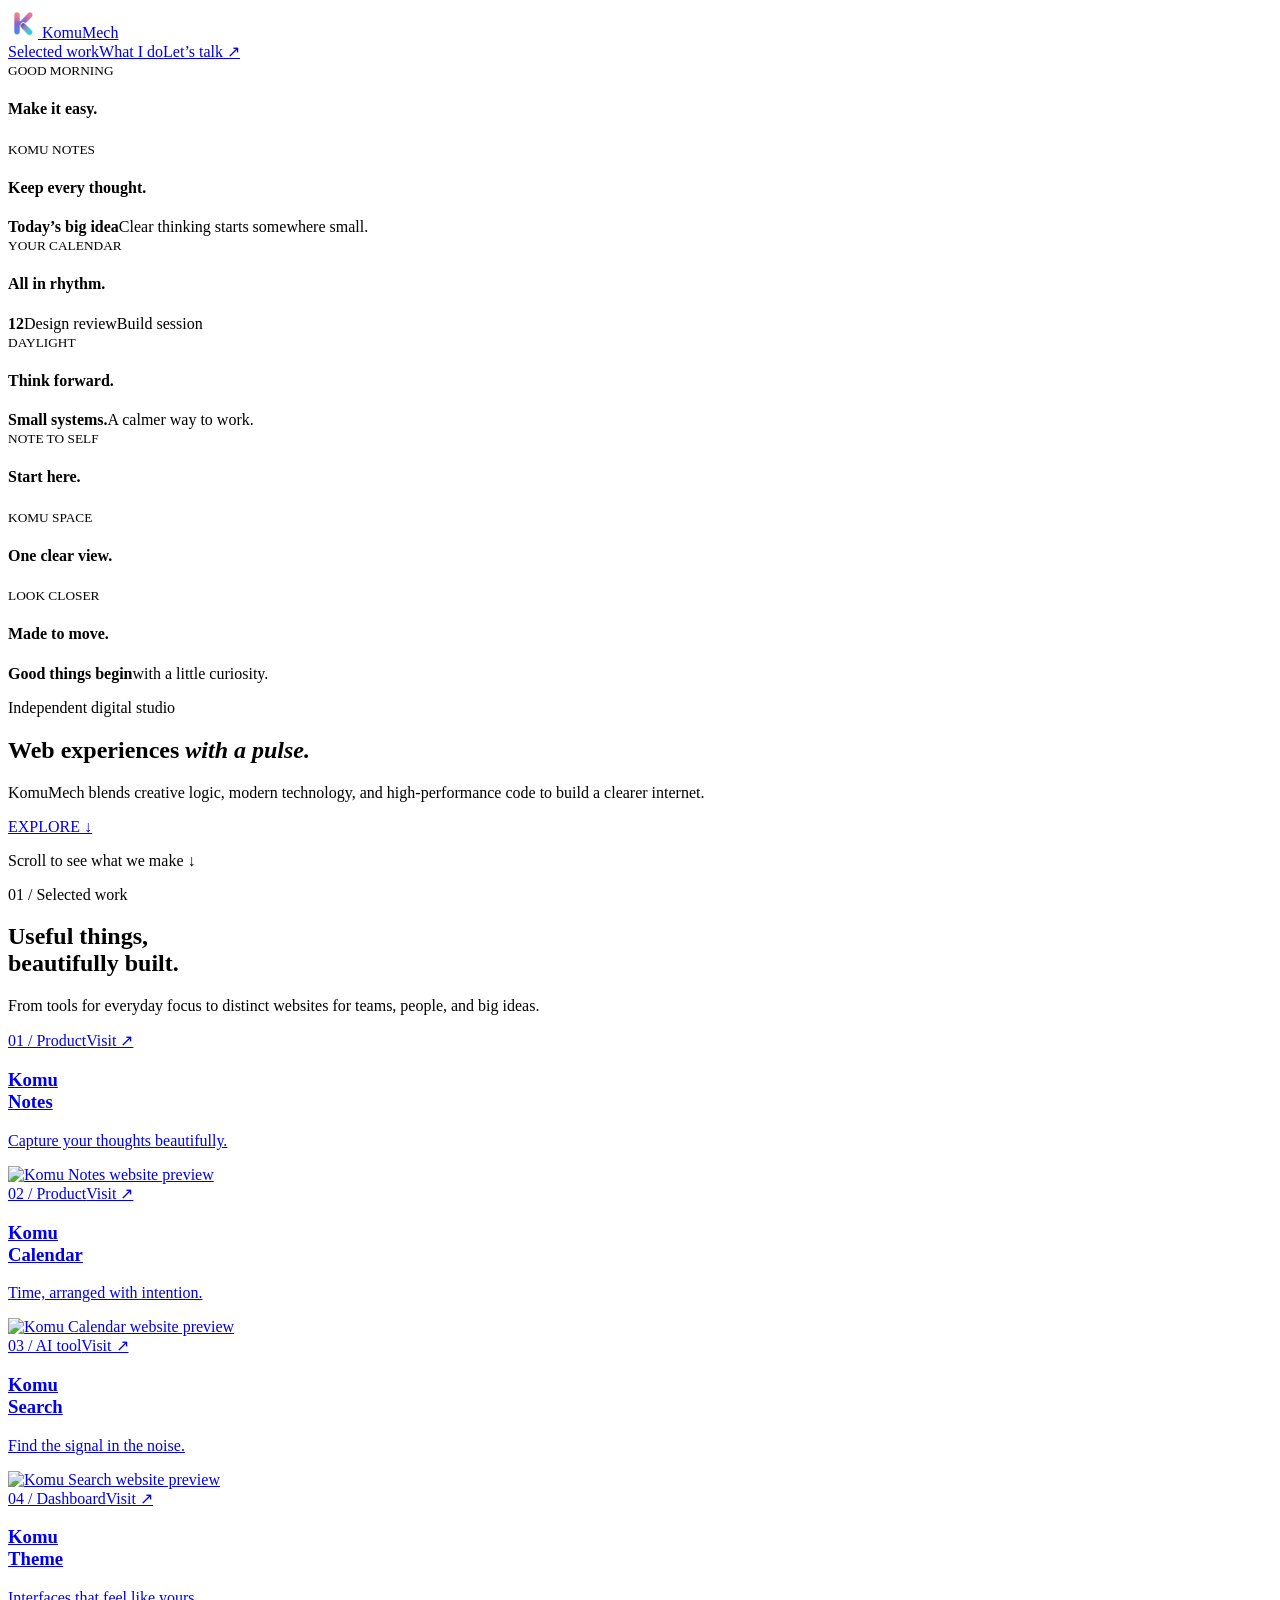
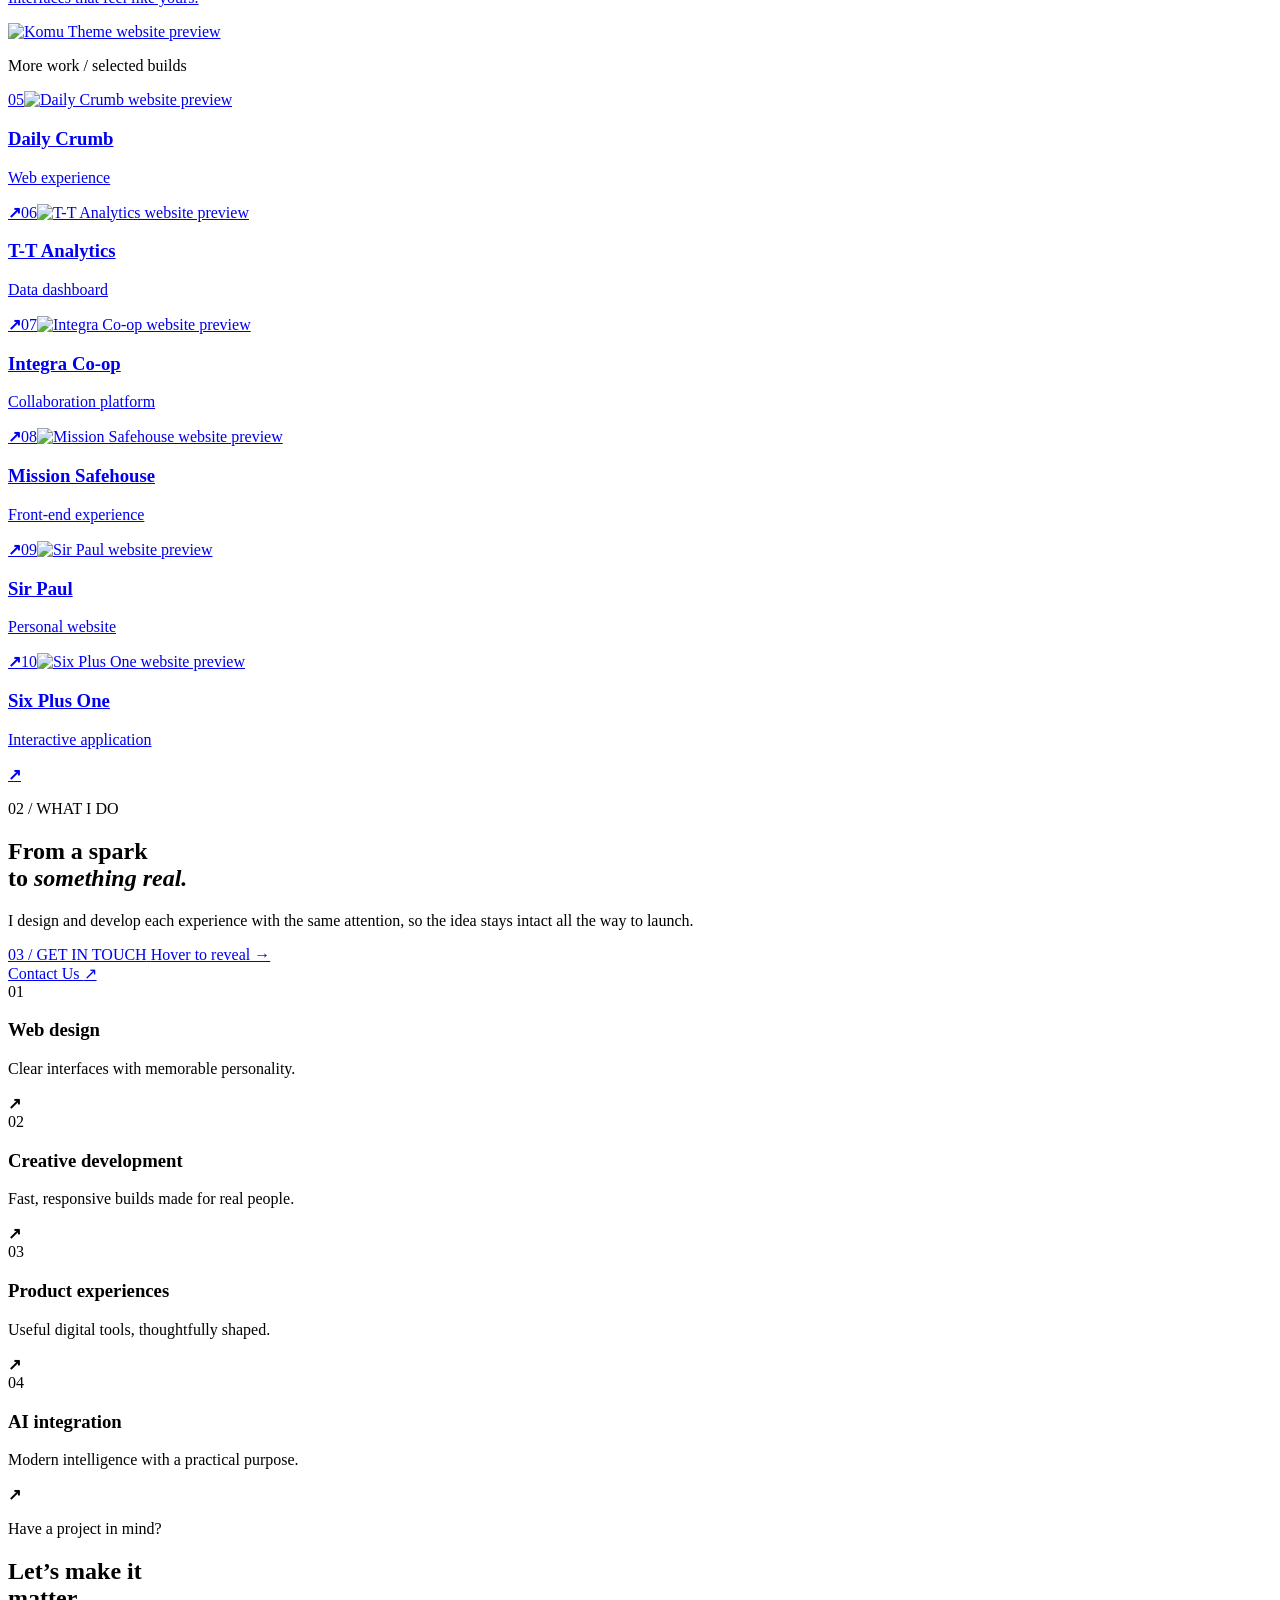
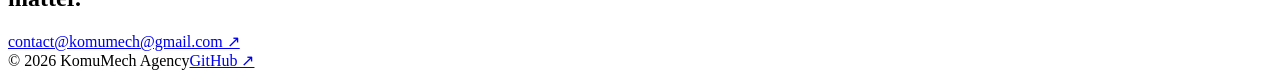
==== commit 27e23533: "hi there" ====
--- a/index.html
+++ b/index.html
@@ -3,14 +3,196 @@
 <head>
   <meta charset="UTF-8">
   <meta name="viewport" content="width=device-width, initial-scale=1.0">
-  <meta name="description" content="KomuMech crafts expressive, high-performance digital experiences.">
-  <title>KomuMech — Web design & development</title>
-    <link rel="stylesheet" href="style.css">
-
-  <link rel="preconnect" href="https://fonts.googleapis.com">
-  <link rel="preconnect" href="https://fonts.gstatic.com" crossorigin>
-  <link href="https://fonts.googleapis.com/css2?family=DM+Mono:wght@400;500&family=DM+Sans:opsz,wght@9..40,400;9..40,500;9..40,600;9..40,700&family=Playfair+Display:ital,wght@0,500;0,600;1,500&display=swap" rel="stylesheet">
-  <style>
+
+  <!-- =========================================================
+       1. Core SEO & Technical Indexing Meta Tags
+       ========================================================= -->
+  <title>KomuMech — Crafting Digital Experiences | Web Apps & UI/UX Design</title>
+  <meta name="description" content="KomuMech specializes in building responsive, modern, and high-performance web applications with clean UI/UX, Next.js, Vue.js, and AI integrations. Designed & Developed in Lagos.">
+  <meta name="keywords" content="KomuMech, Komu, Web Development Lagos, UI/UX Design, Next.js Developer, Vue.js, AI Integration, Komu Search, Komu Notes, Komu Calendar">
+  <meta name="author" content="KomuMech Agency">
+  <meta name="robots" content="index, follow, max-image-preview:large, max-snippet:-1, max-video-preview:-1">
+  
+  <!-- Canonical URL (Prevents duplicate content penalties) -->
+  <link rel="canonical" href="https://komumech.com/">
+
+  <!-- Mobile & Web App Theme Accent -->
+  <meta name="theme-color" content="#180d36">
+  <meta name="apple-mobile-web-app-capable" content="yes">
+  <meta name="apple-mobile-web-app-status-bar-style" content="black-translucent">
+
+  <!-- =========================================================
+       2. Favicons & Mobile Touch Icons
+       ========================================================= -->
+  <!-- Browser tab icon -->
+  <link rel="icon" type="image/png" href="/logo.png">
+  <link rel="shortcut icon" href="/logo.png">
+
+  <!-- Apple iOS home screen icon -->
+  <link rel="apple-touch-icon" href="/logo.png">
+
+  <!-- =========================================================
+       3. Open Graph Metadata (Facebook, WhatsApp, LinkedIn, Discord)
+       ========================================================= -->
+  <meta property="og:type" content="website">
+  <meta property="og:site_name" content="KomuMech Agency">
+  <meta property="og:url" content="https://komumech.com/">
+  <meta property="og:title" content="KomuMech — Crafting Digital Experiences">
+  <meta property="og:description" content="Specializing in responsive, high-performance web applications, modern UI/UX design systems, and AI integration.">
+  <meta property="og:locale" content="en_US">
+
+  <!-- Absolute image URL required for social platforms -->
+  <meta property="og:image" content="https://komumech.com/logo.png">
+  <meta property="og:image:type" content="image/png">
+  <meta property="og:image:width" content="1200">
+  <meta property="og:image:height" content="630">
+  <meta property="og:image:alt" content="KomuMech Agency Logo & Branding">
+
+  <!-- =========================================================
+       4. Twitter / X Cards
+       ========================================================= -->
+  <meta name="twitter:card" content="summary_large_image">
+  <meta name="twitter:site" content="@KomuMech">
+  <meta name="twitter:title" content="KomuMech — Crafting Digital Experiences">
+  <meta name="twitter:description" content="High-performance web apps, clean UI/UX, and AI integrations engineered in Lagos.">
+  <meta name="twitter:image" content="https://komumech.com/logo.png">
+
+  <!-- =========================================================
+       5. Google JSON-LD Structured Data (Rich Snippets & AI Graphs)
+       ========================================================= -->
+
+  <!-- A. Organization & WebSite Schema (Brand & Search Box) -->
+  <script type="application/ld+json">
+  {
+    "@context": "https://schema.org",
+    "@graph": [
+      {
+        "@type": "Organization",
+        "@id": "https://komumech.com/#organization",
+        "name": "KomuMech Agency",
+        "alternateName": ["KomuMech", "KOMU"],
+        "url": "https://komumech.com",
+        "logo": {
+          "@type": "ImageObject",
+          "url": "https://komumech.com/logo.png"
+        },
+        "description": "Technology agency dedicated to building premium digital tools, high-performance web apps, and modern UI/UX.",
+        "address": {
+          "@type": "PostalAddress",
+          "addressLocality": "Lagos",
+          "addressCountry": "NG"
+        },
+        "knowsAbout": [
+          "Web Development",
+          "UI/UX Design",
+          "Next.js",
+          "Vue.js",
+          "JavaScript",
+          "AI Integration",
+          "Vector Search Engines"
+        ]
+      },
+      {
+        "@type": "WebSite",
+        "@id": "https://komumech.com/#website",
+        "url": "https://komumech.com",
+        "name": "KomuMech",
+        "publisher": {
+          "@id": "https://komumech.com/#organization"
+        }
+      }
+    ]
+  }
+  </script>
+
+  <!-- B. FAQPage Schema (Triggers Google's "People Also Ask" Rich Snippets) -->
+  <script type="application/ld+json">
+  {
+    "@context": "https://schema.org",
+    "@type": "FAQPage",
+    "mainEntity": [
+      {
+        "@type": "Question",
+        "name": "What is the meaning of KOMU?",
+        "acceptedAnswer": {
+          "@type": "Answer",
+          "text": "KOMU represents our goal to unify digital information into one seamless, modern workspace. It stands for highly organized, scalable tech development."
+        }
+      },
+      {
+        "@type": "Question",
+        "name": "What language is KOMU?",
+        "acceptedAnswer": {
+          "@type": "Answer",
+          "text": "KOMU is a creative fusion. While it sounds globally modern, it is rooted in the universal language of clean technology and efficient code."
+        }
+      },
+      {
+        "@type": "Question",
+        "name": "Where does the name KOMU come from?",
+        "acceptedAnswer": {
+          "@type": "Answer",
+          "text": "The name was derived from 'KomuMech,' our original technology suite. It's meant to be short, memorable, and energetic, reflecting our fast-paced development style."
+        }
+      },
+      {
+        "@type": "Question",
+        "name": "Is KOMU a company?",
+        "acceptedAnswer": {
+          "@type": "Answer",
+          "text": "Yes, KOMU is the consumer-facing app division of KomuMech Agency, a technology organization dedicated to building premium digital tools."
+        }
+      }
+    ]
+  }
+  </script>
+
+  <!-- C. Ecosystem & Portfolio Projects Schema (Software / ItemList) -->
+  <script type="application/ld+json">
+  {
+    "@context": "https://schema.org",
+    "@type": "ItemList",
+    "name": "KomuMech Digital Ecosystem & Featured Portfolio",
+    "itemListElement": [
+      {
+        "@type": "ListItem",
+        "position": 1,
+        "item": {
+          "@type": "SoftwareApplication",
+          "name": "Komu Notes",
+          "applicationCategory": "ProductivityApplication",
+          "operatingSystem": "Web",
+          "description": "Capture your thoughts beautifully. Advanced note-taking with cross-device archiving."
+        }
+      },
+      {
+        "@type": "ListItem",
+        "position": 2,
+        "item": {
+          "@type": "SoftwareApplication",
+          "name": "Komu Calendar",
+          "applicationCategory": "BusinessApplication",
+          "operatingSystem": "Web",
+          "description": "A high-performance scheduling and time-management tool designed for productivity."
+        }
+      },
+      {
+        "@type": "ListItem",
+        "position": 3,
+        "item": {
+          "@type": "SoftwareApplication",
+          "name": "Komu Search",
+          "applicationCategory": "UtilitiesApplication",
+          "operatingSystem": "Web",
+          "description": "Intelligent vector search and web indexing engine powered by modern architecture."
+        }
+      }
+    ]
+  }
+  </script>
+</head>
+<body>
+    <style>
     .first{
       width: 80%;
     }
@@ -19,8 +201,6 @@
       height: 30px;
     }
   </style>
-</head>
-<body>
   <header class="site-header shell" id="top">
     <nav aria-label="Main navigation">
       <a class="brand" href="#top" aria-label="KomuMech home"> <img class="logo" src="logo.png" alt="" srcset=""> <span>KomuMech</span></a>
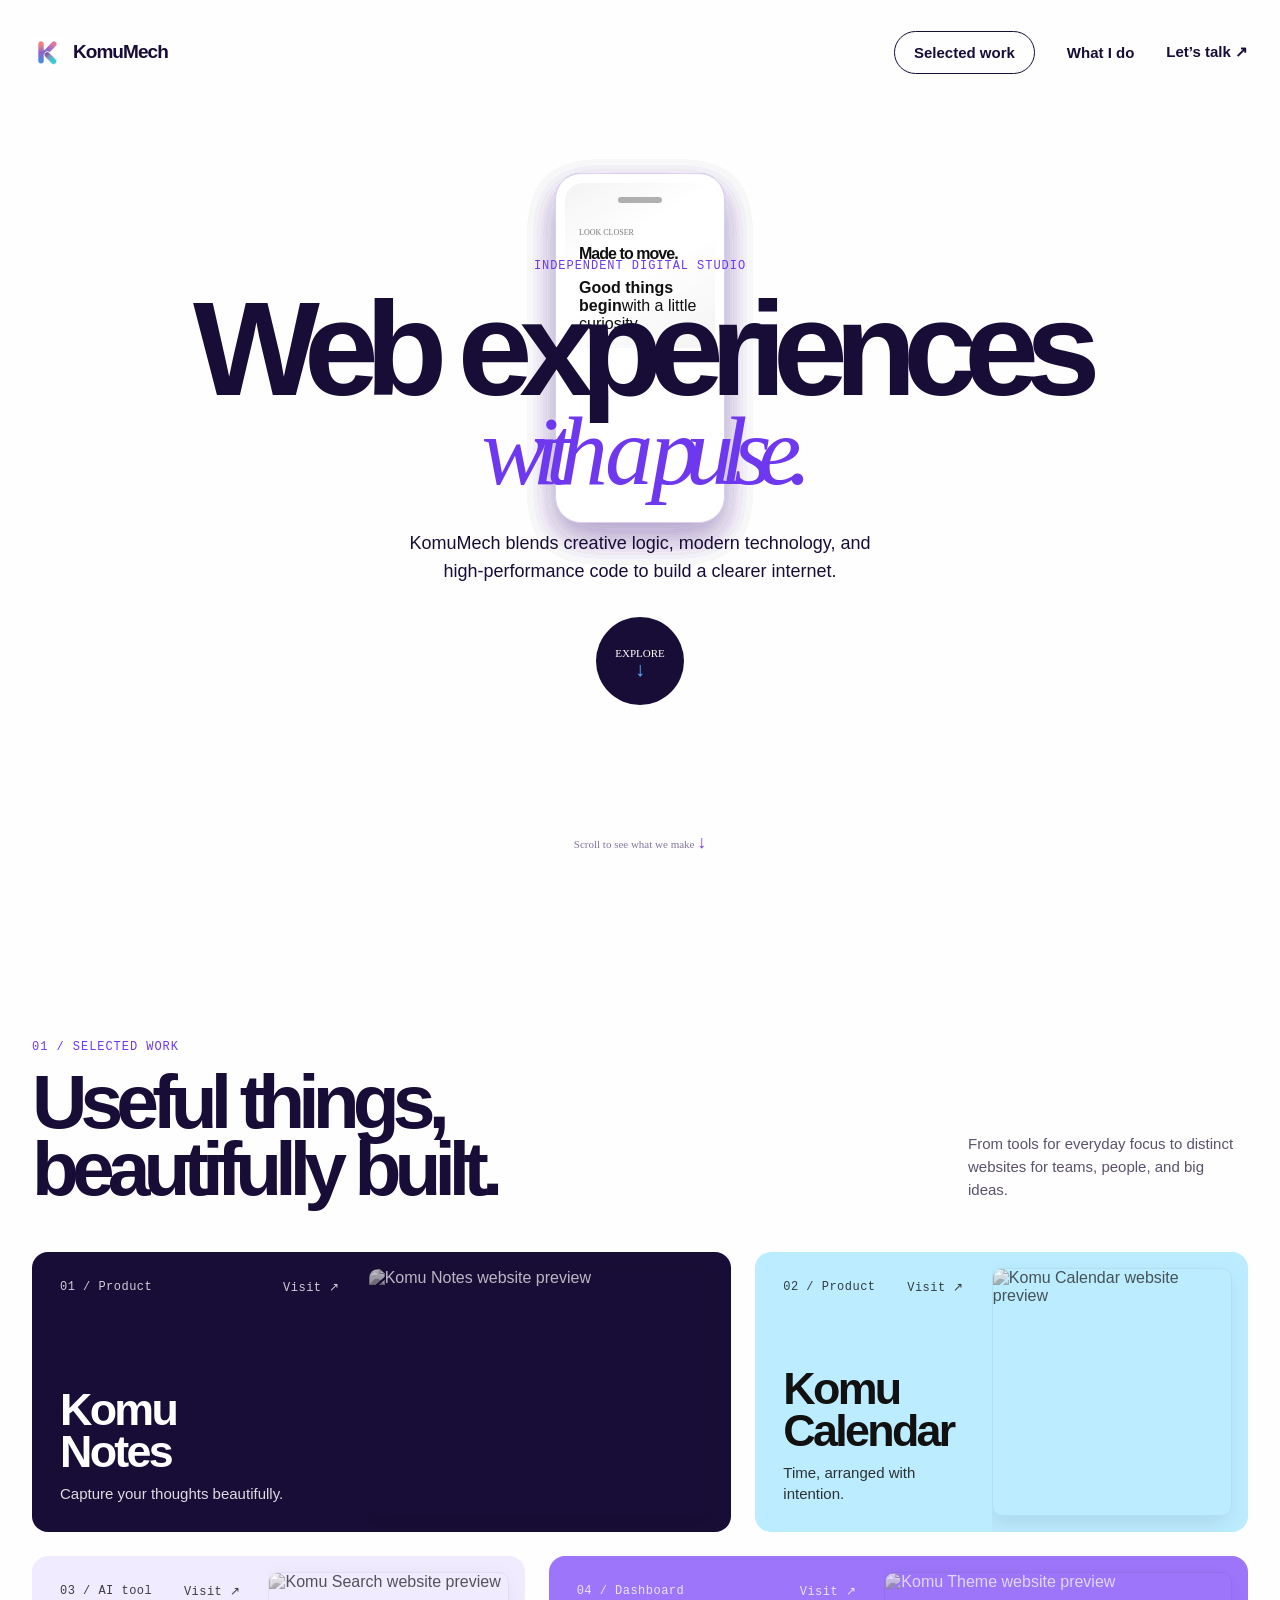
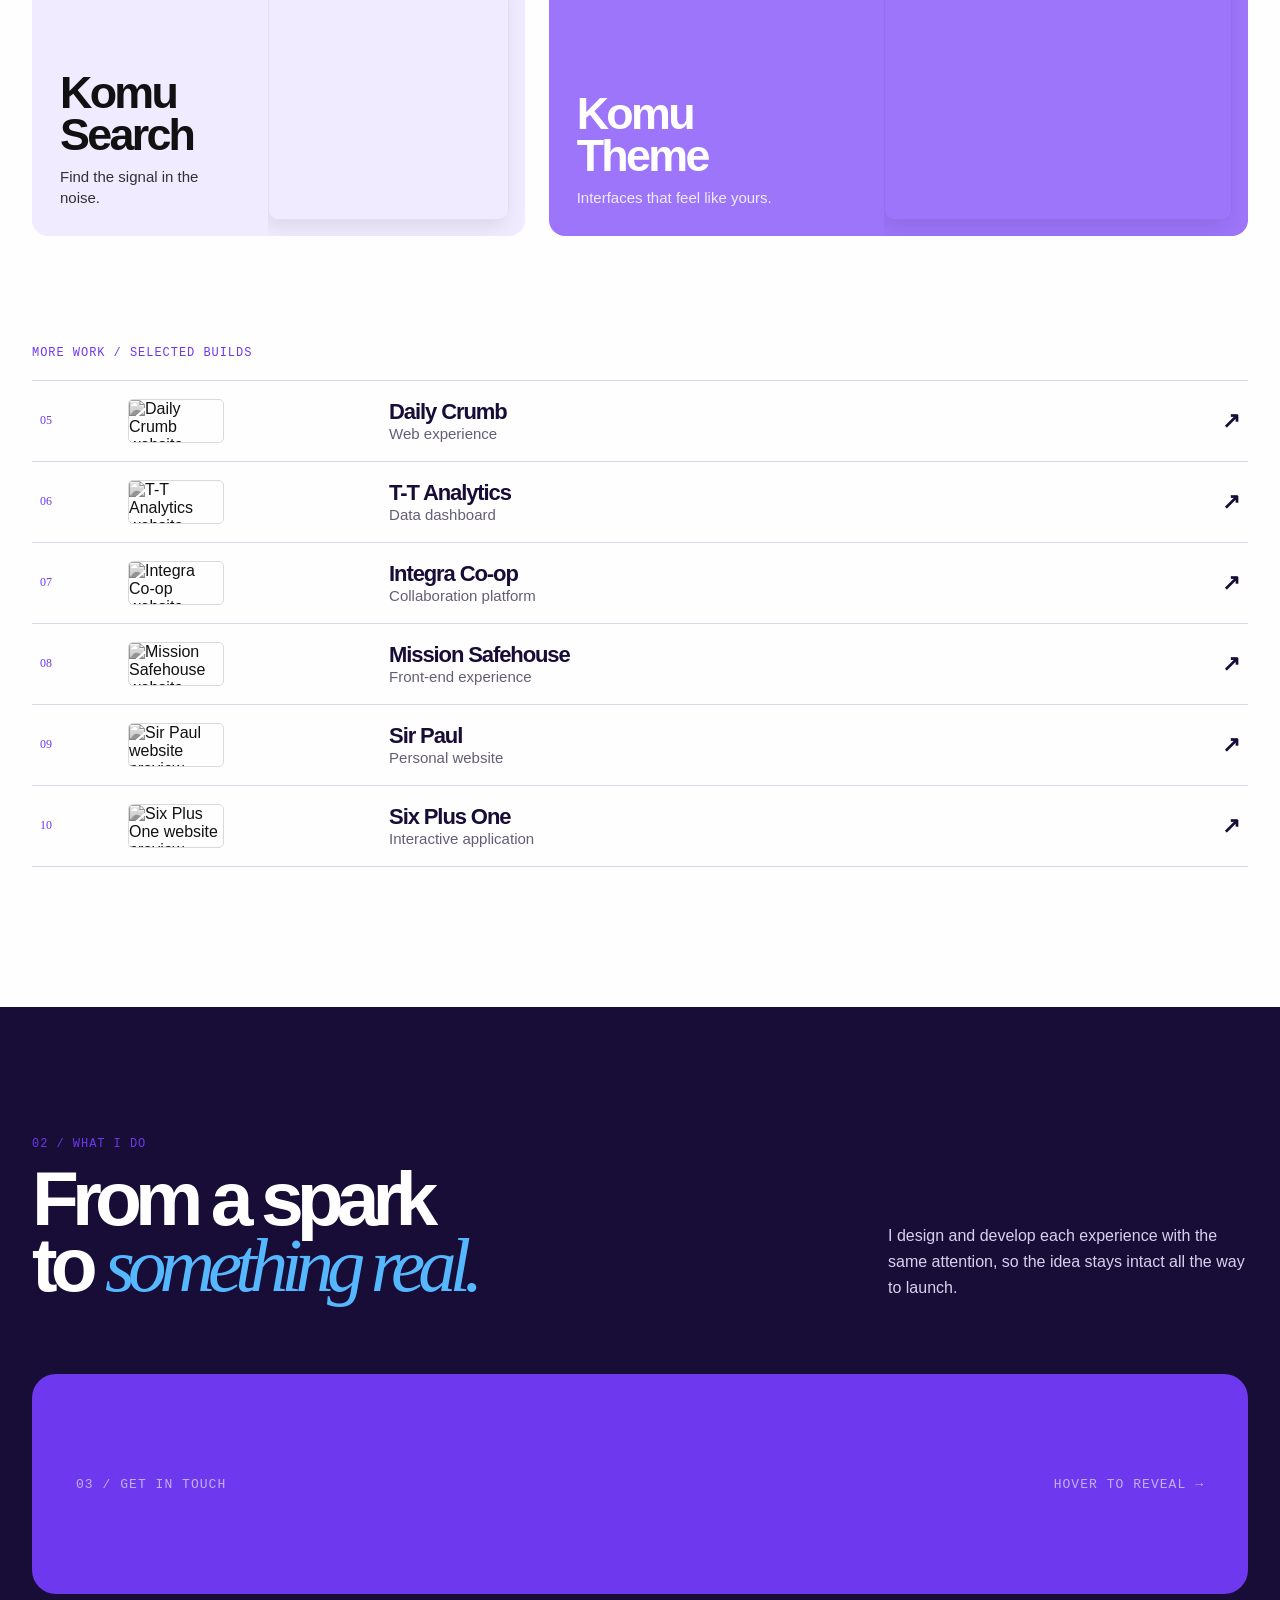
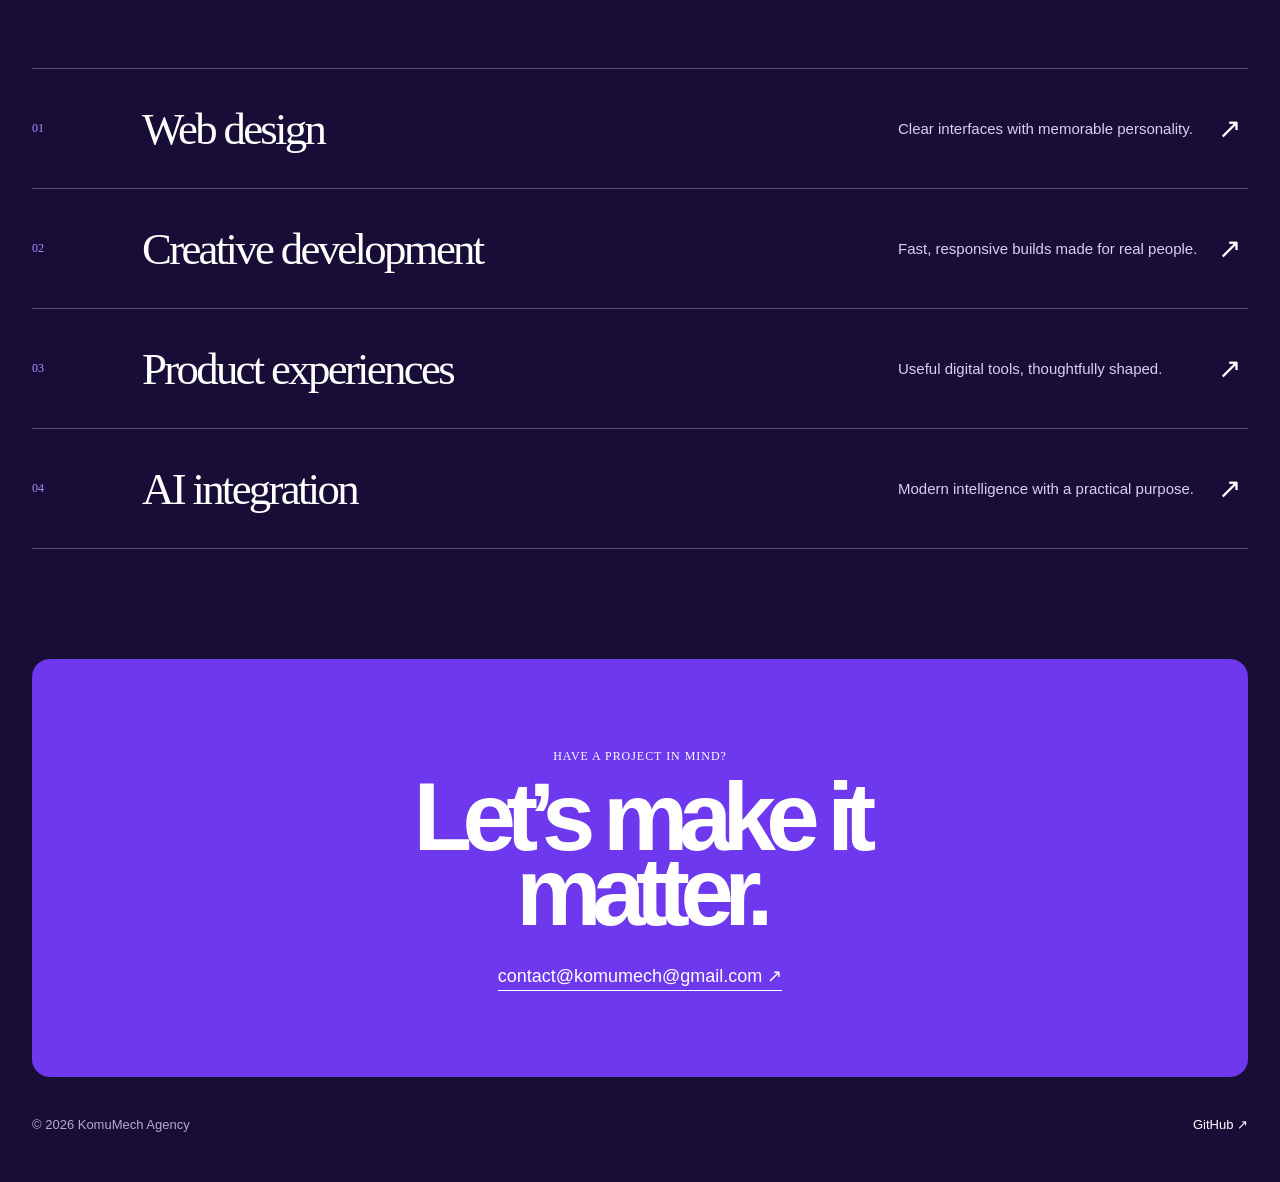
==== commit aaa001a7: "mm" ====
--- a/index.html
+++ b/index.html
@@ -2,6 +2,7 @@
 <html lang="en">
 <head>
   <meta charset="UTF-8">
+  <link rel="stylesheet" href="style.css">
   <meta name="viewport" content="width=device-width, initial-scale=1.0">
 
   <!-- =========================================================
--- a/style.css
+++ b/style.css
@@ -0,0 +1,1106 @@
+/* =========================================================
+   Global Variables & Reset
+   ========================================================= */
+:root {
+  --ink: #180d36;
+  --purple: #6d38ee;
+  --blue: #55b8ff;
+  --lilac: #eee9ff;
+  --line: #ddd6ee;
+  --paper: #fffefe;
+}
+
+* { 
+  box-sizing: border-box; 
+}
+
+html { 
+  scroll-behavior: smooth; 
+}
+
+body {
+  margin: 0;
+  background: var(--paper);
+  color: var(--ink);
+  font-family: "DM Sans", sans-serif;
+  overflow-x: hidden;
+}
+
+a { 
+  color: inherit; 
+  text-decoration: none; 
+}
+
+.shell { 
+  width: min(1440px, calc(100% - 64px)); 
+  margin: auto; 
+}
+
+/* =========================================================
+   Header & Navigation
+   ========================================================= */
+.site-header nav {
+  height: 104px;
+  display: flex;
+  align-items: center;
+  justify-content: space-between;
+  font-weight: 600;
+}
+
+.brand { 
+  display: flex; 
+  align-items: center; 
+  gap: 11px; 
+  font-size: 19px; 
+  letter-spacing: -0.05em; 
+}
+
+.brand-mark {
+  width: 25px; 
+  height: 25px; 
+  background: var(--purple);
+  border-radius: 8px 8px 3px 8px; 
+  transform: rotate(45deg); 
+  position: relative;
+}
+
+.brand-mark:after {
+  content: ""; 
+  position: absolute; 
+  width: 8px; 
+  height: 8px; 
+  border-radius: 50%;
+  background: var(--blue); 
+  right: 3px; 
+  top: 3px;
+}
+
+.nav-links { 
+  display: flex; 
+  align-items: center; 
+  gap: 32px; 
+}
+
+.nav-links a { 
+  font-size: 15px; 
+  transition: opacity 0.2s ease, color 0.2s ease;
+}
+
+.nav-links a:hover {
+  color: var(--purple);
+}
+
+.nav-links a:first-child { 
+  border: 1px solid var(--ink); 
+  border-radius: 99px; 
+  padding: 12px 19px; 
+}
+
+.nav-links a:first-child:hover {
+  background: var(--ink);
+  color: #fff;
+}
+
+/* =========================================================
+   Hero Section & Panoramic Phone Rail
+   ========================================================= */
+.hero {
+  height: max(680px, calc(100vh - 104px));
+  min-height: 640px;
+  display: grid;
+  place-items: center;
+  position: relative;
+  isolation: isolate;
+  overflow: visible;
+  padding: 40px 0 80px;
+}
+
+.hero-copy {
+  position: relative;
+  z-index: 2;
+  text-align: center;
+  width: min(780px, 100%);
+  pointer-events: none;
+}
+
+.hero-copy > * { 
+  pointer-events: auto; 
+}
+
+.eyebrow, .section-label {
+  font: 12px "DM Mono", monospace;
+  text-transform: uppercase;
+  letter-spacing: .08em;
+  color: var(--purple);
+  margin: 0;
+}
+
+.hero h1 {
+  font-size: clamp(4.2rem, 10.5vw, 10.8rem);
+  letter-spacing: -0.1em;
+  line-height: .78;
+  margin: 23px -8vw 28px;
+  font-weight: 700;
+}
+
+.hero h1 em {
+  display: block;
+  font-family: "Playfair Display", serif;
+  font-weight: 500;
+  font-size: .72em;
+  line-height: 1.05;
+  color: var(--purple);
+}
+
+.intro {
+  font-size: 18px;
+  line-height: 1.55;
+  max-width: 490px;
+  margin: 0 auto 31px;
+}
+
+.round-link {
+  width: 88px; 
+  height: 88px; 
+  background: var(--ink); 
+  color: white; 
+  border-radius: 50%;
+  display: inline-flex; 
+  flex-direction: column; 
+  justify-content: center; 
+  align-items: center;
+  font: 11px "DM Mono"; 
+  gap: 4px; 
+  transition: .25s;
+}
+
+.round-link span { 
+  font: 20px "DM Sans"; 
+  color: var(--blue); 
+  line-height: 12px; 
+}
+
+.round-link:hover { 
+  background: var(--purple); 
+  transform: translateY(5px); 
+}
+
+.hero-foot { 
+  position: absolute; 
+  bottom: 36px; 
+  z-index: 2; 
+  font: 11px "DM Mono"; 
+  color: #82769c; 
+}
+
+.hero-foot span { 
+  color: var(--purple); 
+  font-size: 18px; 
+}
+
+/* 3D Panoramic Track */
+.phone-rail {
+  position: absolute;
+  z-index: 1;
+  top: 30%;
+  left: 50%;
+  width: 130vw;
+  height: 0;
+  transform: translate(-50%, -47%);
+  perspective: 1600px;
+  pointer-events: none;
+  overflow: visible;
+}
+
+.phone {
+  position: absolute;
+  width: 170px;
+  height: 350px;
+  background: white;
+  padding: 9px;
+  border: 1px solid #d9d1ed;
+  border-radius: 26px;
+  box-shadow: 0 14px 35px rgba(71, 36, 138, 0.08);
+  top: -170px;
+  left: 50%;
+  margin-left: -85px;
+  transform-style: preserve-3d;
+  animation: panoramicDrift 20s linear infinite;
+  pointer-events: auto;
+  will-change: transform, opacity, filter;
+  transition: transform .6s cubic-bezier(.2,.9,.2,1), box-shadow .35s, filter .35s, opacity .35s;
+}
+
+.phone-rail:hover .phone { 
+  animation-play-state: paused; 
+}
+
+.phone:hover {
+  filter: blur(0px) grayscale(0) !important;
+  opacity: 1 !important;
+  box-shadow: 0 20px 45px rgba(109, 56, 238, 0.25);
+}
+
+@keyframes panoramicDrift {
+  0% { transform: translateX(90vw) translateZ(-160px) rotateY(-50deg) scaleX(1.6) scaleY(0.9); opacity: 0.12; filter: blur(4px) grayscale(1); }
+  20% { transform: translateX(45vw) translateZ(-40px) rotateY(-22deg) scaleX(1.25) scaleY(0.98); opacity: 0.55; filter: blur(1.2px) grayscale(0.8); }
+  50% { transform: translateX(0vw) translateZ(80px) rotateY(0deg) scaleX(0.85) scaleY(0.85); opacity: 0.98; filter: blur(0px) grayscale(0); }
+  80% { transform: translateX(-45vw) translateZ(-40px) rotateY(22deg) scaleX(1.25) scaleY(0.98); opacity: 0.55; filter: blur(1.2px) grayscale(0.8); }
+  100% { transform: translateX(-90vw) translateZ(-160px) rotateY(50deg) scaleX(1.6) scaleY(0.9); opacity: 0.12; filter: blur(4px) grayscale(1); }
+}
+
+.p-one   { animation-delay: 0s; }
+.p-two   { animation-delay: -2.85s; }
+.p-three { animation-delay: -5.7s; }
+.p-four  { animation-delay: -8.55s; }
+.p-five  { animation-delay: -11.4s; }
+.p-six   { animation-delay: -14.25s; }
+.p-seven { animation-delay: -17.1s; }
+
+.screen {
+  height: 50%;
+  border-radius: 18px;
+  padding: 14px;
+  overflow: hidden;
+  background: linear-gradient(150deg, #f2efff, #fff 43%, #dff5ff);
+  text-align: left;
+  filter: grayscale(1) contrast(1.02) saturate(.9);
+  transition: filter .35s ease, opacity .35s ease, transform .35s ease;
+}
+
+.notch { 
+  width: 44px; 
+  height: 6px; 
+  border-radius: 20px; 
+  background: var(--ink); 
+  opacity: .32; 
+  margin: 0 auto 18px; 
+}
+
+.screen small { 
+  font: 8px "DM Mono"; 
+  color: #7d7594; 
+}
+
+.screen h4 { 
+  font-size: 16px; 
+  letter-spacing: -.06em; 
+  margin: 6px 0 16px; 
+}
+
+.phone:hover .screen, .phone:focus-within .screen { 
+  filter: none; 
+}
+
+/* =========================================================
+   Featured Work Grid & Cards
+   ========================================================= */
+.work { 
+  padding: 140px 0; 
+}
+
+.section-head { 
+  display: flex; 
+  align-items: flex-end; 
+  justify-content: space-between; 
+  margin-bottom: 50px; 
+}
+
+.section-head h2, .services-head h2 { 
+  margin: 14px 0 0; 
+  font-size: clamp(3.4rem, 6vw, 6.6rem); 
+  line-height: .87; 
+  letter-spacing: -0.09em; 
+  text-align: left; 
+}
+
+.section-head > p { 
+  max-width: 280px; 
+  margin: 0; 
+  line-height: 1.55; 
+  font-size: 15px; 
+  color: #5a526b; 
+  text-align: left; 
+}
+
+.featured-grid { 
+  display: grid; 
+  grid-template-columns: repeat(12, 1fr); 
+  gap: 24px; 
+}
+
+.feature {
+  min-height: 280px;
+  max-height: 340px;
+  border-radius: 16px;
+  display: flex;
+  flex-direction: row;
+  justify-content: space-between;
+  align-items: stretch;
+  overflow: hidden;
+  position: relative;
+  text-decoration: none;
+  color: inherit;
+  transition: transform 0.35s cubic-bezier(0.16, 1, 0.3, 1), box-shadow 0.35s ease, background 0.35s ease;
+  transform-origin: center center;
+}
+
+.feature:nth-child(1), .feature:nth-child(4) { grid-column: span 7; }
+.feature:nth-child(2), .feature:nth-child(3) { grid-column: span 5; }
+
+.feature-dark { background: var(--ink); color: #fff; }
+.feature-blue { background: #bcecff; color: #111; }
+.feature-lilac { background: #f0ebff; color: #111; }
+.feature-purple { background: #9c75fa; color: #fff; }
+
+/* Left Text Column */
+.feature-content {
+  width: 48%;
+  padding: 28px;
+  display: flex;
+  flex-direction: column;
+  justify-content: space-between;
+  z-index: 2;
+  flex-shrink: 0;
+}
+
+.feature-meta { 
+  display: flex; 
+  justify-content: space-between; 
+  font: 12px "DM Mono", monospace; 
+  opacity: 0.8;
+  letter-spacing: 0.04em;
+}
+
+.feature-body h3 { 
+  font-size: clamp(2.2rem, 3.5vw, 3.2rem); 
+  letter-spacing: -0.06em; 
+  line-height: 0.95; 
+  margin: 0; 
+  font-weight: 700;
+}
+
+.feature-body p { 
+  margin: 10px 0 0; 
+  font-size: 15px; 
+  opacity: 0.85;
+  line-height: 1.4;
+}
+
+/* Right Media Column */
+.feature-media {
+  width: 52%;
+  position: relative;
+  overflow: hidden;
+  display: flex;
+  align-items: center;
+  justify-content: flex-end;
+  padding: 16px 16px 16px 0;
+}
+
+.feature .project-image {
+  position: relative;
+  width: 100%;
+  height: 100%;
+  object-fit: cover;
+  object-position: top left;
+  border-radius: 10px;
+  border: 1px solid rgba(0,0,0,0.08);
+  box-shadow: -4px 8px 20px rgba(0, 0, 0, 0.12);
+  filter: grayscale(1) opacity(0.7);
+  transition: filter 0.35s ease, opacity 0.35s ease, transform 0.35s ease;
+  transform-origin: right center;
+}
+
+/* Hover Horizontal Expansion */
+.feature:hover {
+  transform: scaleX(1.03) translateY(-2px);
+  box-shadow: 0 20px 40px rgba(24, 13, 54, 0.16);
+  z-index: 10;
+}
+
+.feature:hover .project-image {
+  filter: grayscale(0) opacity(1);
+  transform: scale(1.02);
+}
+
+/* Secondary Project Row List */
+.more-work { 
+  margin-top: 110px; 
+}
+
+.project-list { 
+  border-top: 1px solid var(--line); 
+  margin-top: 20px; 
+}
+
+.project-row {
+  display: grid; 
+  grid-template-columns: 72px 0.3fr 1fr auto; 
+  gap: 16px; 
+  align-items: center;
+  border-bottom: 1px solid var(--line); 
+  padding: 18px 8px; 
+  transition: .18s;
+}
+
+.project-row:hover { 
+  padding-left: 16px; 
+  background: var(--lilac); 
+}
+
+.project-row span { 
+  font: 12px "DM Mono"; 
+  color: var(--purple); 
+}
+
+.project-row h3 { 
+  font-size: 22px; 
+  margin: 0; 
+  letter-spacing: -0.05em; 
+}
+
+.project-row p { 
+  font-size: 15px; 
+  margin: 0; 
+  color: #655d78; 
+}
+
+.project-row b { 
+  font-size: 22px; 
+}
+
+.project-row img {
+  width: 96px;
+  height: 44px;
+  object-fit: cover;
+  border: 1px solid var(--line);
+  border-radius: 5px;
+  filter: grayscale(1);
+  transition: filter .22s ease, transform .22s ease;
+}
+
+.project-row:hover img { 
+  filter: grayscale(0); 
+  transform: scale(1.03); 
+}
+
+/* =========================================================
+   Services Section
+   ========================================================= */
+.services { 
+  background: var(--ink); 
+  color: #fff; 
+  padding: 130px 0 60px; 
+}
+
+.services-head { 
+  display: grid; 
+  grid-template-columns: 1fr 1fr; 
+  gap: 30px; 
+  align-items: flex-end; 
+  margin-bottom: 74px; 
+}
+
+.services-head h2 em { 
+  font-family: "Playfair Display"; 
+  font-weight: 500; 
+  color: var(--blue); 
+}
+
+.services-head > p { 
+  max-width: 360px; 
+  justify-self: end; 
+  margin: 0; 
+  color: #d8d0ee; 
+  line-height: 1.6; 
+  font-size: 16px; 
+}
+
+.service-list { 
+  border-top: 1px solid #ffffff42; 
+}
+
+.service-list article {
+  display: grid; 
+  grid-template-columns: 90px 1fr 300px 30px; 
+  gap: 20px; 
+  align-items: center; 
+  min-height: 120px;
+  border-bottom: 1px solid #ffffff42; 
+  transition: .2s;
+}
+
+.service-list article:hover { 
+  padding-left: 16px; 
+  color: var(--blue); 
+}
+
+.service-list span { 
+  font: 12px "DM Mono"; 
+  color: #ac91ff; 
+}
+
+.service-list h3 { 
+  font: clamp(1.8rem, 3.5vw, 3.7rem) "Playfair Display"; 
+  letter-spacing: -0.06em; 
+  margin: 0; 
+  font-weight: 500; 
+}
+
+.service-list p { 
+  margin: 0; 
+  color: #d8d0ee; 
+  font-size: 15px; 
+  line-height: 1.5; 
+}
+
+.service-list b { 
+  font-size: 28px; 
+  font-weight: 400; 
+}
+
+/* =========================================================
+   Spotlight CTA with Stationary Text & Lens Bubble
+   ========================================================= */
+.spotlight-cta {
+  position: relative;
+  width: 100%;
+  height: 220px;
+  background: var(--purple, #6d38ee);
+  border-radius: 24px;
+  overflow: hidden;
+  display: block;
+  text-decoration: none;
+  margin-bottom: 74px;
+  cursor: pointer;
+  isolation: isolate;
+  /* Enables container units so mobile text stays centered during bubble float */
+  container-type: size;
+
+  /* CSS offsets for text stabilization */
+  --text-offset-x: 0px;
+  --text-offset-y: 0px;
+}
+
+/* Base Layer (Dark Purple Background) */
+.cta-base {
+  position: absolute;
+  inset: 0;
+  padding: 0 44px;
+  display: flex;
+  align-items: center;
+  justify-content: space-between;
+  color: rgba(255, 255, 255, 0.6);
+  font-family: "DM Mono", monospace;
+  font-size: 13px;
+  letter-spacing: 0.08em;
+  text-transform: uppercase;
+  z-index: 1;
+}
+
+/* Organic Liquid Glass Lens */
+.crystal-bubble {
+  position: absolute;
+  top: 0;
+  left: 0;
+  width: 380px;  /* Large bubble size */
+  height: 380px;
+  
+  /* Translucent glass base */
+  background: radial-gradient(
+    circle at 35% 35%,
+    rgba(255, 255, 255, 0.98) 0%,
+    rgba(245, 240, 255, 0.92) 50%,
+    rgba(220, 235, 255, 0.88) 100%
+  );
+  
+  /* Glassmorphism Refraction & Optics */
+  backdrop-filter: blur(16px) saturate(220%) contrast(110%);
+  -webkit-backdrop-filter: blur(16px) saturate(220%) contrast(110%);
+  
+  /* Organic Non-Definite Shape + Fluid Morphing */
+  border-radius: 54% 46% 42% 58% / 60% 38% 62% 40%;
+  animation: crystalMorph 8s ease-in-out infinite alternate;
+  
+  /* Prismatic Crystalline Refraction Borders */
+  box-shadow: 
+    inset 0 0 20px rgba(255, 255, 255, 0.95),
+    inset -12px -12px 25px rgba(85, 184, 255, 0.4),
+    inset 12px 12px 25px rgba(235, 100, 255, 0.4),
+    0 20px 40px rgba(18, 11, 34, 0.25),
+    -10px 0 30px rgba(85, 184, 255, 0.35),
+    10px 0 30px rgba(156, 117, 250, 0.45);
+  
+  border: 1.5px solid rgba(255, 255, 255, 0.75);
+  
+  /* Masking for centered text inside bubble */
+  overflow: hidden;
+  pointer-events: none;
+  z-index: 2;
+  opacity: 0;
+  transform: translate(-50%, -50%) scale(0.3);
+  transition: opacity 0.35s ease, transform 0.4s cubic-bezier(0.175, 0.885, 0.32, 1.275);
+  will-change: transform, left, top;
+}
+
+/* Reveal Bubble on Hover */
+.spotlight-cta:hover .crystal-bubble {
+  opacity: 1;
+  transform: translate(-50%, -50%) scale(1);
+}
+
+/* Glass Reflection Glare */
+.glass-glare {
+  position: absolute;
+  top: 10%;
+  left: 14%;
+  width: 65%;
+  height: 35%;
+  border-radius: 50%;
+  background: linear-gradient(
+    135deg,
+    rgba(255, 255, 255, 0.9) 0%,
+    rgba(255, 255, 255, 0.05) 80%
+  );
+  transform: rotate(-25deg);
+  pointer-events: none;
+}
+
+/* Revealed Text (Stationary - Locked to Card Center via Inverse Offset) */
+.cta-revealed-content {
+  position: absolute;
+  left: 50%;
+  top: 50%;
+  transform: translate(calc(-50% + var(--text-offset-x)), calc(-50% + var(--text-offset-y)));
+  text-align: center;
+  user-select: none;
+  white-space: nowrap;
+}
+
+.contact-text {
+  font-size: clamp(2.2rem, 4vw, 3.5rem);
+  font-weight: 700;
+  letter-spacing: -0.06em;
+  color: var(--ink, #180d36);
+  display: flex;
+  align-items: center;
+  gap: 12px;
+}
+
+.contact-text .arrow {
+  display: inline-block;
+  font-weight: 400;
+  color: var(--purple, #6d38ee);
+  transition: transform 0.25s ease;
+}
+
+.spotlight-cta:hover .arrow {
+  transform: translate(6px, -6px);
+}
+
+/* Fluid Morphing Shape Keyframes */
+@keyframes crystalMorph {
+  0% { border-radius: 54% 46% 42% 58% / 60% 38% 62% 40%; }
+  33% { border-radius: 38% 62% 63% 37% / 41% 58% 42% 59%; }
+  66% { border-radius: 61% 39% 45% 55% / 52% 32% 68% 48%; }
+  100% { border-radius: 46% 54% 58% 42% / 35% 61% 39% 65%; }
+}
+
+/* =========================================================
+   Footer & Contact Card
+   ========================================================= */
+footer { 
+  background: var(--ink); 
+  color: white; 
+  padding: 50px 0; 
+}
+
+.contact-card { 
+  background: var(--purple); 
+  border-radius: 18px; 
+  text-align: center; 
+  padding: clamp(50px, 8vw, 90px) 30px; 
+}
+
+.contact-card p { 
+  font: 12px "DM Mono"; 
+  text-transform: uppercase; 
+  letter-spacing: .08em; 
+  margin: 0 0 16px; 
+}
+
+.contact-card h2 { 
+  font-size: clamp(3.8rem, 7.5vw, 7.8rem); 
+  letter-spacing: -0.1em; 
+  line-height: .78; 
+  margin: 0 0 35px; 
+}
+
+.contact-card a { 
+  font-size: 18px; 
+  border-bottom: 1px solid white; 
+  padding-bottom: 4px; 
+}
+
+.footer-bottom { 
+  display: flex; 
+  justify-content: space-between; 
+  margin-top: 40px; 
+  font-size: 13px; 
+  color: #b6aacb; 
+}
+
+.footer-bottom a { 
+  color: white; 
+}
+
+/* =========================================================
+   Responsive Media Queries (Tablet & Mobile Adaptive)
+   ========================================================= */
+@media (max-width: 900px) {
+  .feature:nth-child(n) { 
+    grid-column: span 12; 
+    flex-direction: column; 
+    max-height: none; 
+  }
+  
+  .feature-content, .feature-media { 
+    width: 100%; 
+  }
+  
+  .feature-media { 
+    padding: 0 28px 28px; 
+    height: 220px; 
+  }
+}
+
+@media (max-width: 700px) {
+  .shell { 
+    width: calc(100% - 32px); 
+  }
+
+  /* Adaptive Navbar for Mobile */
+  .site-header nav { 
+    height: 76px; 
+    display: flex;
+    align-items: center;
+    justify-content: space-between;
+  }
+
+  .brand {
+    font-size: 16px;
+    gap: 8px;
+  }
+
+  .brand-mark {
+    width: 20px;
+    height: 20px;
+  }
+
+  .nav-links { 
+    display: flex;
+    align-items: center;
+    gap: 12px; 
+  }
+
+  /* Keeps primary nav link button nicely styled in header */
+  .nav-links a {
+    font-size: 13px;
+  }
+
+  .nav-links a:not(:first-child) { 
+    display: none; /* Hide secondary links on mobile */
+  }
+
+  .nav-links a:first-child { 
+    padding: 8px 15px;
+    font-size: 13px;
+    background: transparent;
+    border: 1.5px solid var(--ink);
+  }
+
+  /* Adaptive Hero Section */
+  .hero { 
+    height: auto; 
+    min-height: max(620px, 100vh - 76px); 
+    padding: 40px 0 60px; 
+  }
+
+  .hero h1 { 
+    font-size: clamp(3.2rem, 14.5vw, 5.2rem); 
+    margin: 18px 0 22px; 
+    line-height: 0.85;
+    letter-spacing: -0.07em;
+  }
+
+  .intro { 
+    font-size: 15px; 
+    max-width: 330px; 
+    line-height: 1.5;
+    margin-bottom: 24px;
+  }
+
+  .round-link {
+    width: 76px;
+    height: 76px;
+    font-size: 10px;
+  }
+
+  .round-link span {
+    font-size: 17px;
+  }
+
+  /* Mobile Phone Carousel Track: Single-Screen Focus + Side Peeking */
+  .phone-rail { 
+    display: none;
+    width: 100vw; 
+    top: 36%;
+    perspective: 1000px;
+  }
+
+  .phone { 
+    width: 185px; 
+    height: 370px; 
+    border-radius: 24px; 
+    top: -185px; 
+    margin-left: -92.5px; 
+    animation: mobilePhoneDrift 20s linear infinite;
+  }
+
+  .screen { 
+    padding: 10px; 
+    border-radius: 16px; 
+  }
+
+  .notch { 
+    margin-bottom: 12px; 
+    width: 36px; 
+  }
+
+  .screen h4 { 
+    font-size: 14px; 
+    margin: 4px 0 12px; 
+  }
+
+  /* Mobile Carousel Animation: 1 Centered Phone, Side Phones Peeking */
+  @keyframes mobilePhoneDrift {
+    0% { 
+      transform: translateX(78vw) translateZ(-90px) scale(0.82) rotateY(-18deg); 
+      opacity: 0.55; 
+      filter: blur(1.5px) grayscale(0.8); 
+    }
+    18%, 32% { 
+      transform: translateX(0vw) translateZ(50px) scale(1) rotateY(0deg); 
+      opacity: 1; 
+      filter: blur(0px) grayscale(0); 
+    }
+    50% { 
+      transform: translateX(-78vw) translateZ(-90px) scale(0.82) rotateY(18deg); 
+      opacity: 0.55; 
+      filter: blur(1.5px) grayscale(0.8); 
+    }
+    50.01%, 100% {
+      transform: translateX(-140vw) translateZ(-160px) scale(0.6);
+      opacity: 0;
+      filter: blur(4px) grayscale(1);
+    }
+  }
+
+  /* Section Spacing & Layout Shifts */
+  .section-head, .services-head { 
+    display: block; 
+  }
+
+  .section-head > p, .services-head > p { 
+    margin-top: 20px; 
+    max-width: 100%;
+  }
+
+  .work { 
+    padding: 80px 0; 
+  }
+
+  .more-work { 
+    margin-top: 60px; 
+  }
+/* =========================================================
+   Mobile Other Works Section (.project-row)
+   ========================================================= */
+@media (max-width: 700px) {
+  .project-row {
+    display: flex;
+    align-items: center;
+    gap: 8px;
+    padding: 14px 8px;
+  }
+
+  /* Hide project description paragraph on mobile */
+  .project-row p {
+    display: none;
+  }
+
+  /* Index number (01, 02...) on the far left */
+  .project-row span {
+    order: 1;
+    font-size: 12px;
+    margin-right: 2px;
+  }
+
+  /* Site Name */
+  .project-row h3 {
+    order: 2;
+    font-size: 17px;
+    margin: 0;
+    white-space: nowrap;
+    overflow: hidden;
+    text-overflow: ellipsis;
+  }
+
+  /* Arrow button placed directly beside site name */
+  .project-row b {
+    order: 3;
+    font-size: 18px;
+    color: var(--purple, #6d38ee);
+    margin-right: auto; /* Pushes the image all the way to the right */
+  }
+
+  /* Image on its own on the right */
+  .project-row img {
+    order: 4;
+    width: 76px;
+    height: 44px;
+    object-fit: cover;
+    border-radius: 6px;
+    flex-shrink: 0;
+  }
+}
+  .services { 
+    padding-top: 80px; 
+  }
+
+  .service-list article { 
+    grid-template-columns: 38px 1fr 25px; 
+    min-height: 90px; 
+  }
+
+  .service-list p { 
+    display: none; 
+  }
+
+  .spotlight-cta { 
+    height: 160px; 
+    border-radius: 18px;
+    margin-bottom: 50px;
+  }
+
+  .cta-base {
+    padding: 0 22px;
+    font-size: 11px;
+  }
+
+  .crystal-bubble { 
+    width: 270px; 
+    height: 270px; 
+  }
+
+  .contact-text { 
+    font-size: 1.8rem; 
+  }
+
+  .footer-bottom { 
+    gap: 14px; 
+    flex-wrap: wrap; 
+  }
+}
+
+/* =========================================================
+   Spotlight CTA - Mobile Autonomous Floating Bubble Section
+   ========================================================= */
+
+@media (max-width: 700px) {
+  .spotlight-cta { 
+    height: 160px; 
+    border-radius: 18px;
+    margin-bottom: 50px;
+    position: relative;
+    overflow: hidden;
+  }
+
+  .cta-base {
+    padding: 0 22px;
+    font-size: 11px;
+  }
+
+  /* 1. Glass Bubble floating across the card */
+  .crystal-bubble { 
+    opacity: 0.95;
+    width: 250px; 
+    height: 250px; 
+    position: absolute;
+    top: 50%;
+    left: 50%;
+    z-index: 2;
+    pointer-events: none;
+    animation: 
+      crystalMorph 8s ease-in-out infinite alternate,
+      mobileFloatBubble 10s ease-in-out infinite alternate;
+  }
+
+  /* 2. Text counter-translated so it stays 100% fixed at Card Center */
+  .cta-revealed-content {
+    position: absolute;
+    top: 50%;
+    left: 50%;
+    z-index: 3;
+    pointer-events: none;
+    white-space: nowrap;
+    animation: mobileCounterText 10s ease-in-out infinite alternate;
+  }
+
+  .contact-text { 
+    font-size: 1.8rem; 
+  }
+}
+
+/* =========================================================
+   Synchronized GPU Floating & Counter-Balance Keyframes
+   ========================================================= */
+
+/* Bubble moves around relative to card center (50%, 50%) */
+@keyframes mobileFloatBubble {
+  0% {
+    transform: translate(calc(-50% - 90px), calc(-50% - 15px)) scale(0.95);
+  }
+  25% {
+    transform: translate(calc(-50% + 95px), calc(-50% - 25px)) scale(1.02);
+  }
+  50% {
+    transform: translate(calc(-50% + 70px), calc(-50% + 25px)) scale(0.95);
+  }
+  75% {
+    transform: translate(calc(-50% - 80px), calc(-50% + 20px)) scale(1.02);
+  }
+  100% {
+    transform: translate(calc(-50% - 90px), calc(-50% - 15px)) scale(0.95);
+  }
+}
+
+/* Text applies the exact opposite translation to stay locked to card center */
+@keyframes mobileCounterText {
+  0% {
+    transform: translate(calc(-50% + 90px), calc(-50% + 15px));
+  }
+  25% {
+    transform: translate(calc(-50% - 95px), calc(-50% + 25px));
+  }
+  50% {
+    transform: translate(calc(-50% - 70px), calc(-50% - 25px));
+  }
+  75% {
+    transform: translate(calc(-50% + 80px), calc(-50% - 20px));
+  }
+  100% {
+    transform: translate(calc(-50% + 90px), calc(-50% + 15px));
+  }
+}
